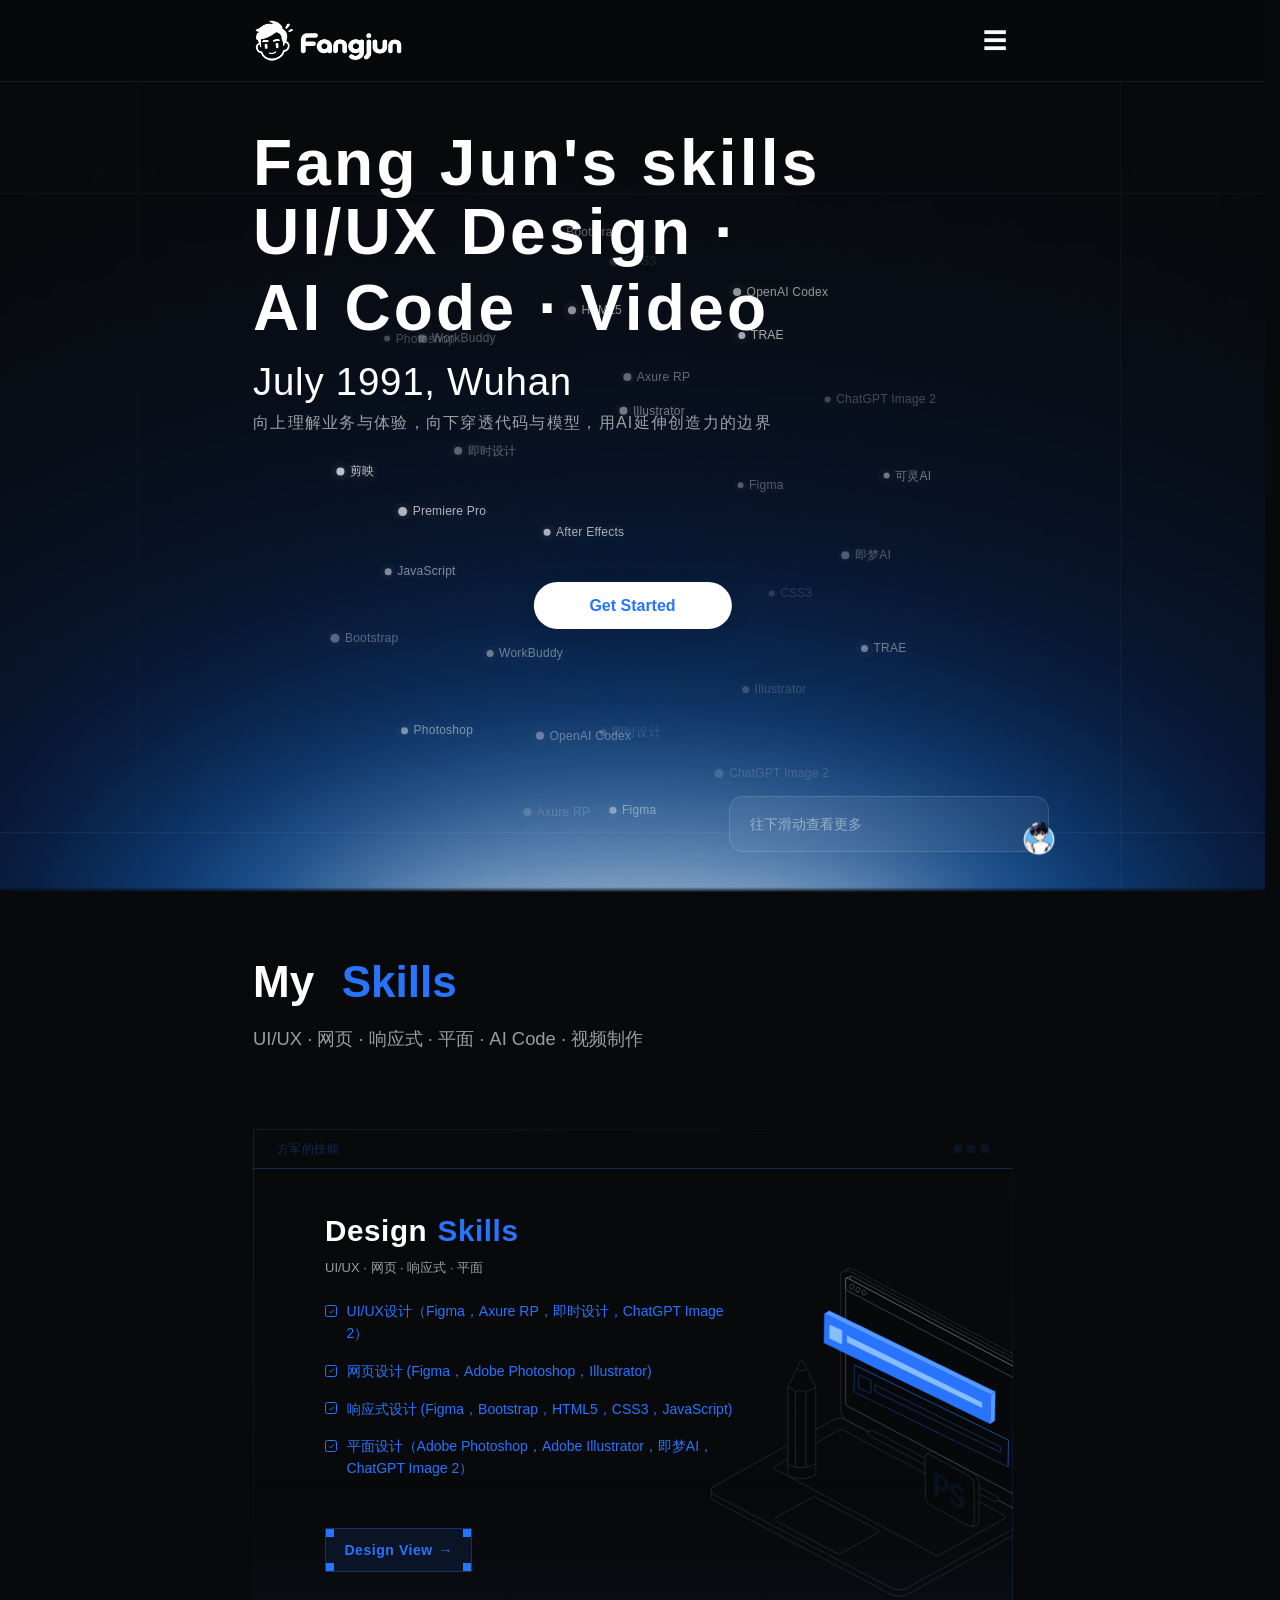
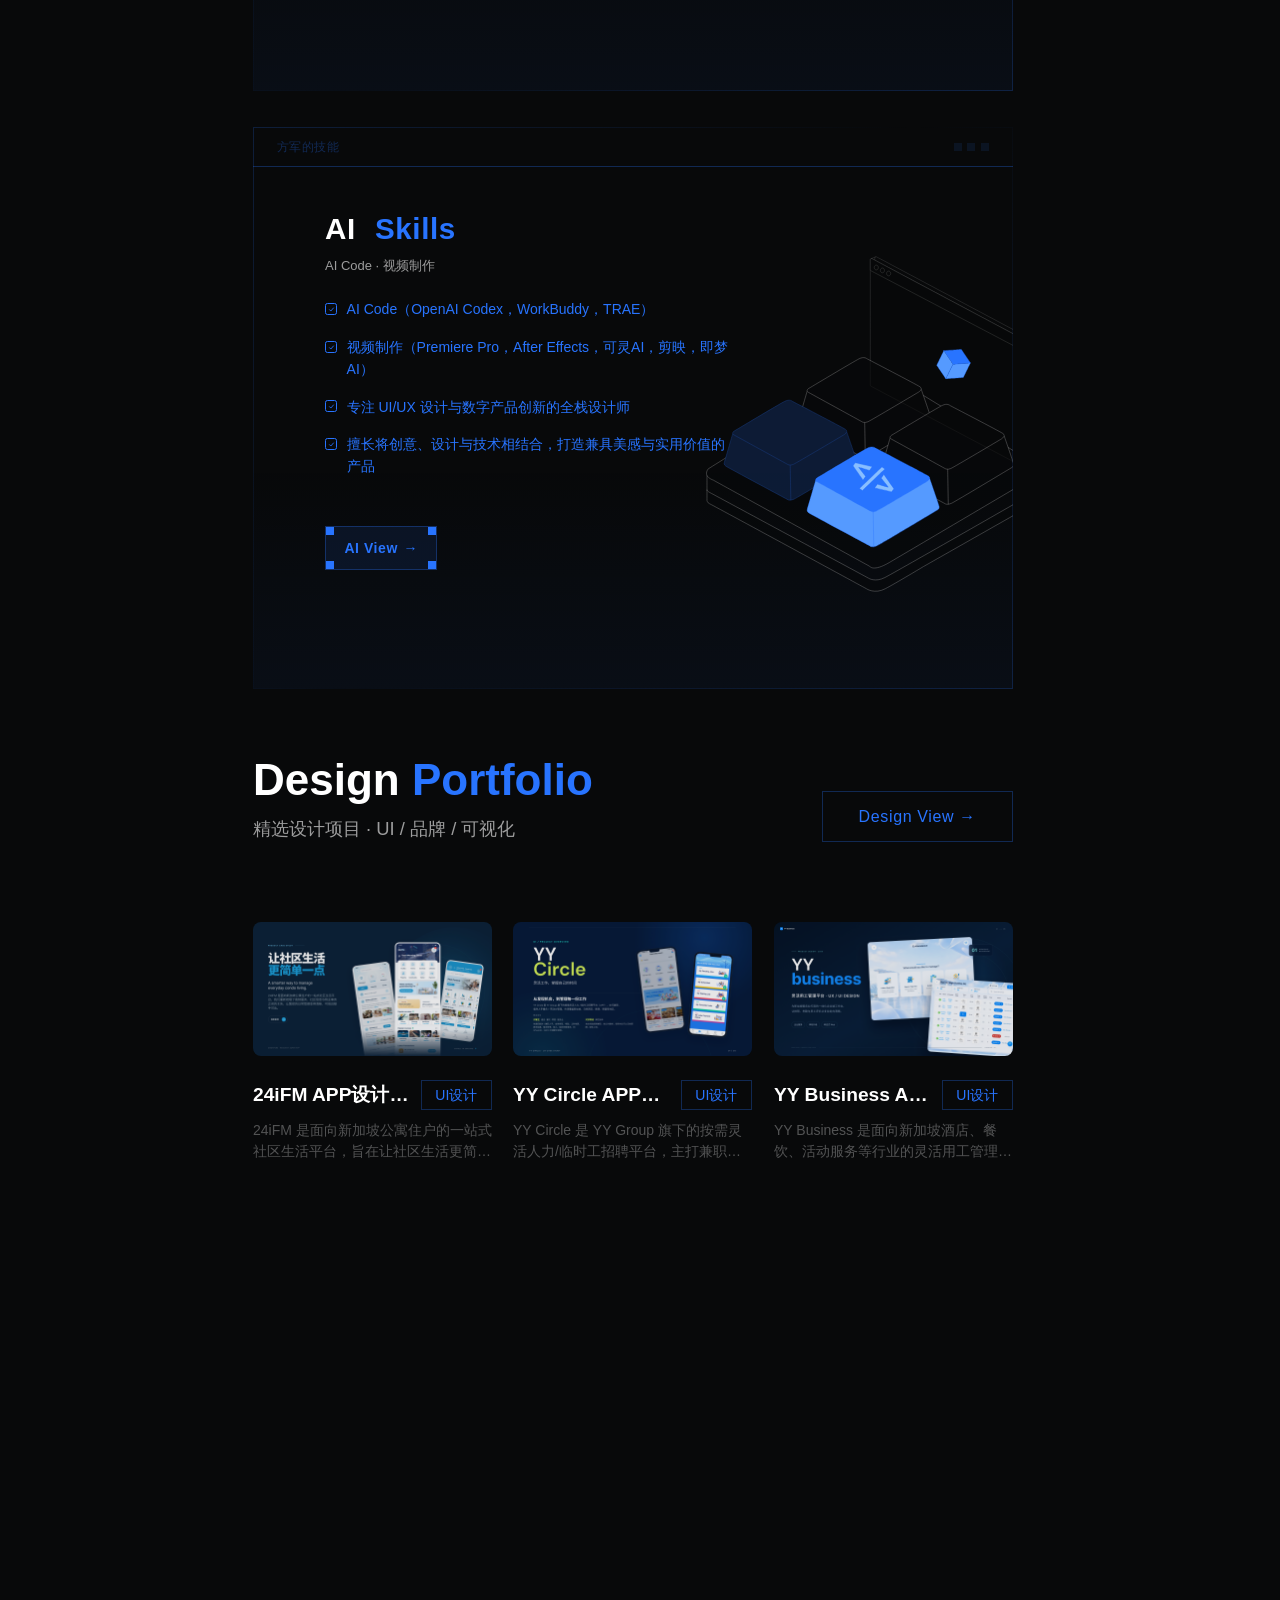
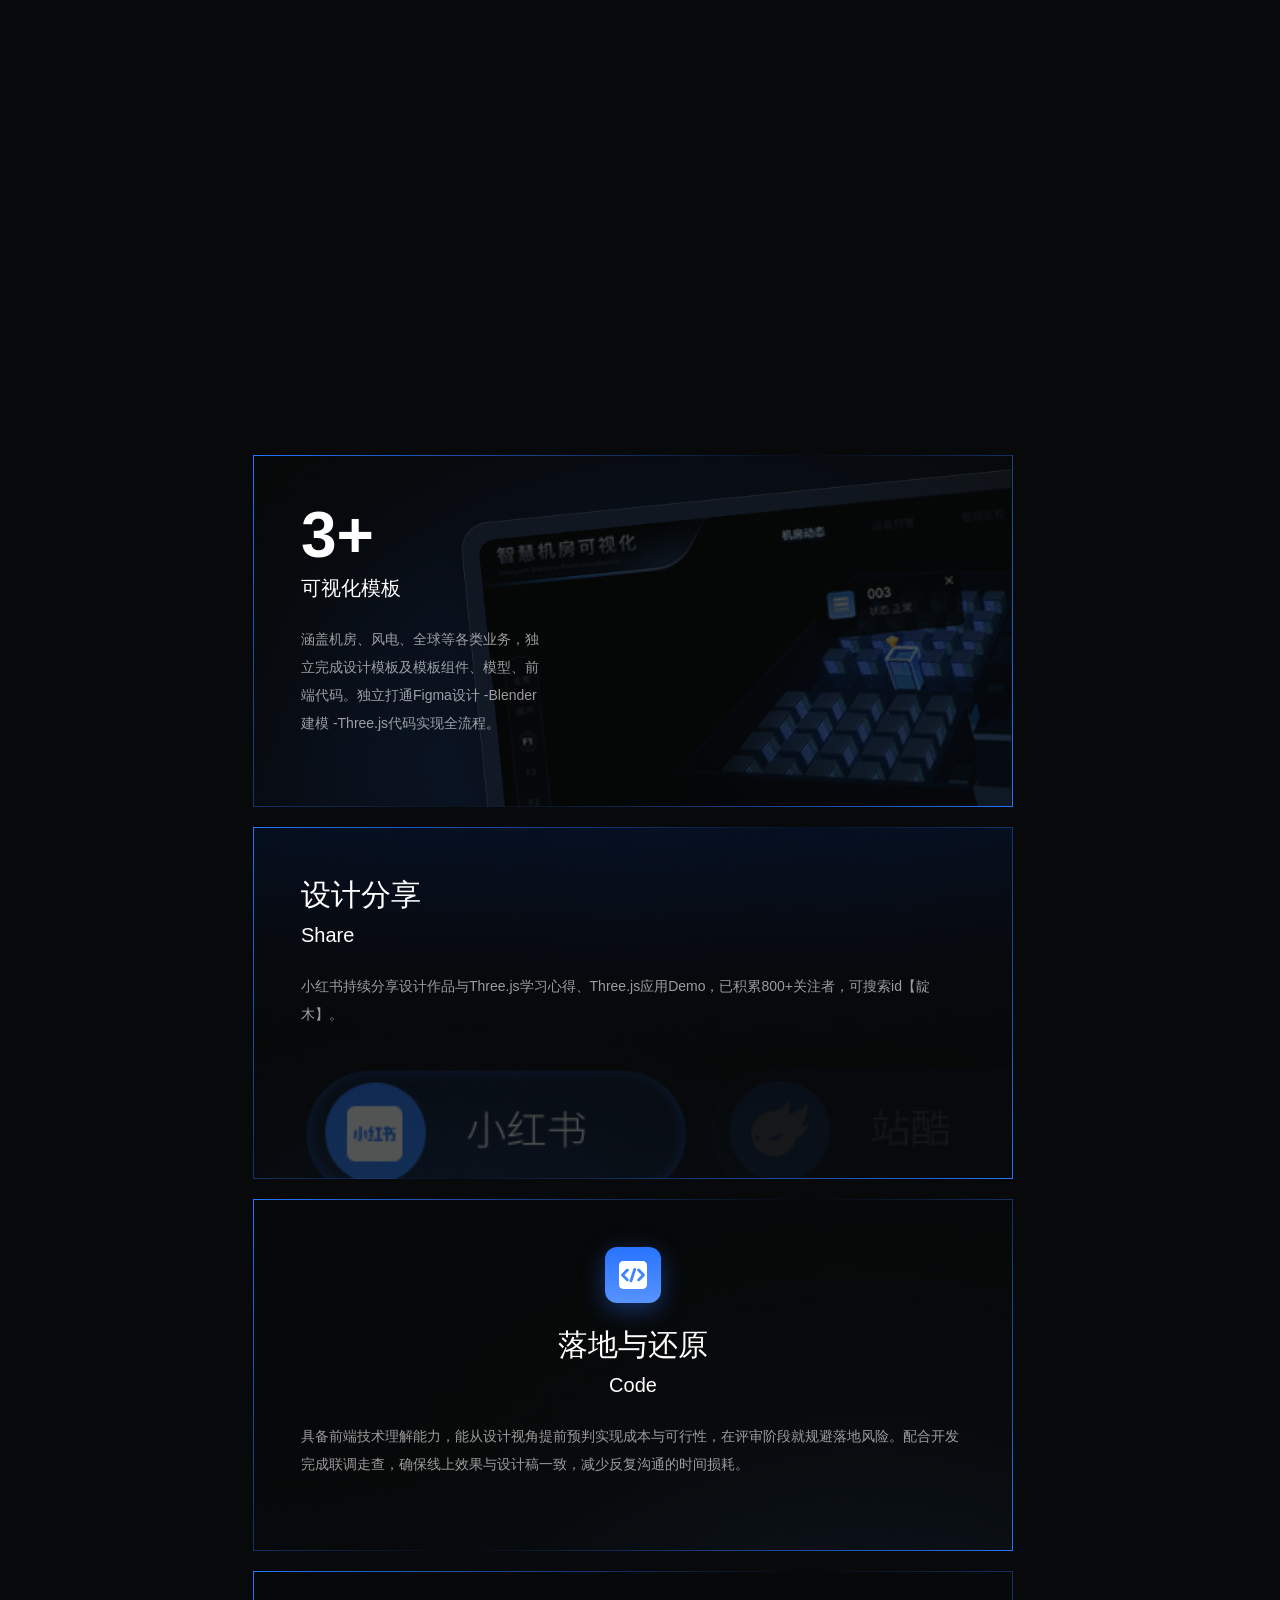
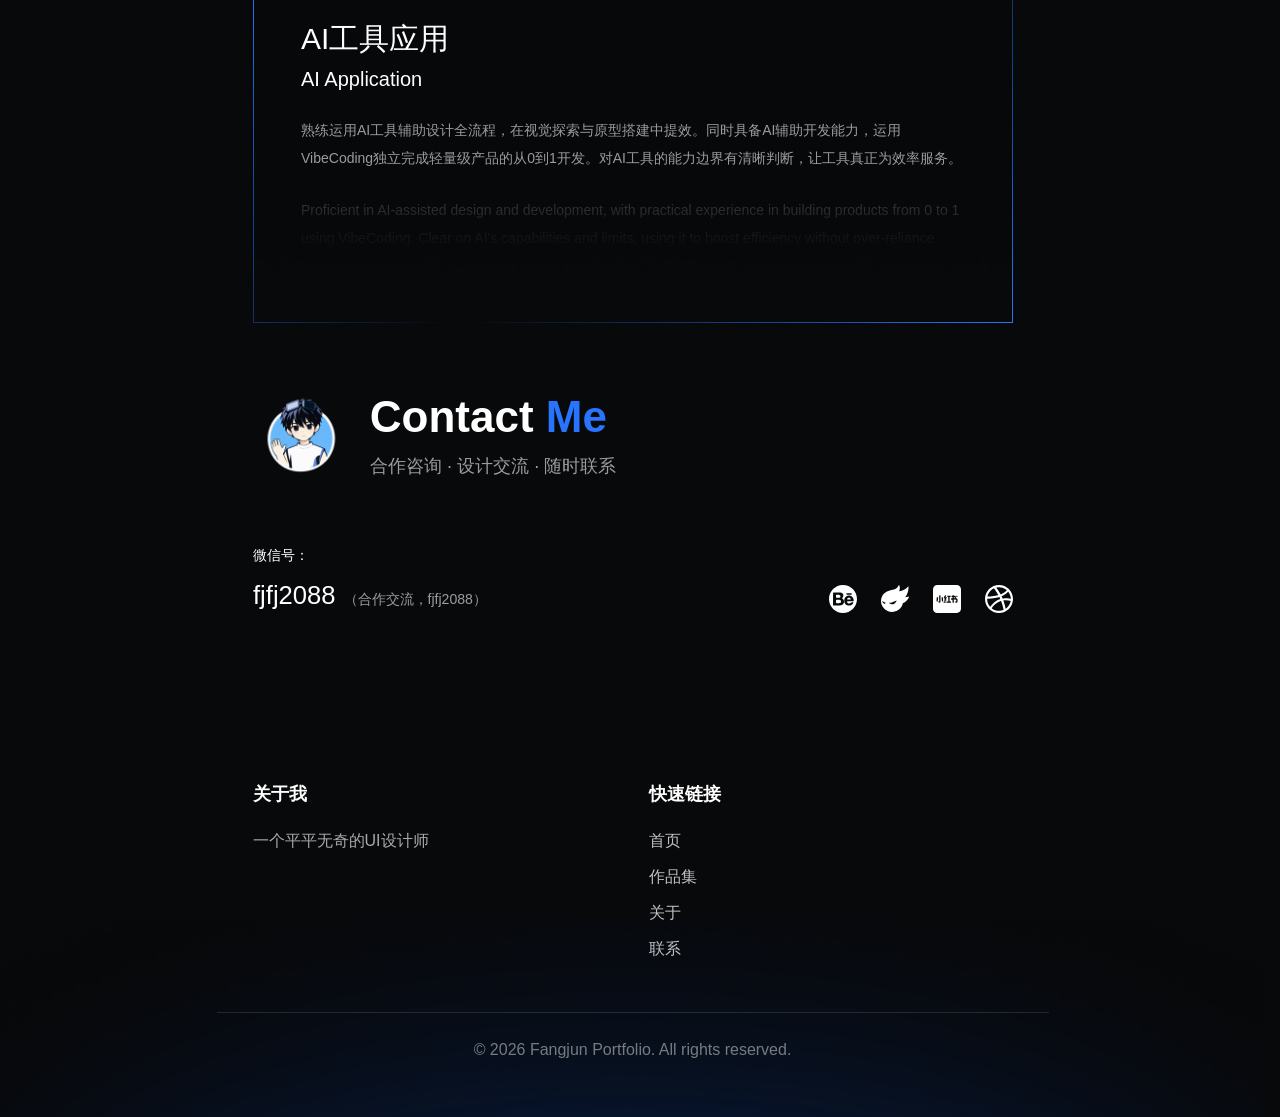
==== index.html @ 9f34cdc5 "作品集内容重构：精简作品、新增9个作品、清理旧资源 - 作品列表只保留5个分类（全部/网页设计/UI设计/管理后台/平面设计） - 作品精简为11个，新增24iFM、YY Circle、YY Busi" ====
<!doctype html>
<html lang="zh-CN">
  <head>
    <meta charset="UTF-8" />
    <link rel="icon" type="image/png" href="assets/img/favicon.png" />
    <meta name="viewport" content="width=device-width, initial-scale=1.0" />
    <!-- 固定站点配色，禁止跟随系统浅色/深色自动改写页面颜色 -->
    <meta name="color-scheme" content="dark only" />
    <meta name="supported-color-schemes" content="dark" />
    <meta name="theme-color" content="#08090a" />
    <title>方军 FangJun Portfolio</title>
    <link rel="stylesheet" href="assets/css/base.css" />
    <link rel="stylesheet" href="assets/css/home.css" />
    <link rel="stylesheet" href="assets/css/modal.css" />
  </head>
  <body class="boot-splash-active">
  <div id="boot-splash" aria-busy="true" aria-live="polite" role="progressbar"
       aria-valuemin="0" aria-valuemax="100" aria-valuenow="0" aria-label="页面加载中">
    <div class="boot-splash-inner">
      <img class="boot-splash-logo" src="assets/img/logo.png" alt="Fangjun" width="200" height="59" />
      <div class="boot-splash-progress">
        <div class="boot-splash-bar" aria-hidden="true"><i></i></div>
        <p id="boot-splash-pct" class="boot-splash-pct">0%</p>
      </div>
    </div>
  </div>
  <div class="app">
  <nav class="navbar">
    <div class="container navbar-container">
      <a href="index.html" class="navbar-brand" aria-current="page">
        <img src="assets/img/logo.png" alt="Fangjun" class="navbar-brand-logo">
      </a>
      <button class="navbar-toggle" type="button" aria-label="打开菜单">
        <span class="navbar-toggle-icon" aria-hidden="true">☰</span>
      </button>
      <ul class="navbar-menu">
      <li class="navbar-item">
        <a href="index.html" class="navbar-link router-link-active router-link-exact-active" aria-current="page">首页</a>
      </li>
      <li class="navbar-item">
        <a href="design.html" class="navbar-link">作品集</a>
      </li>
      <li class="navbar-item">
        <a href="about.html" class="navbar-link">关于</a>
      </li>
      <li class="navbar-item">
        <a href="index.html#contact" class="navbar-link">联系</a>
      </li>
      </ul>
    </div>
  </nav>
  <main class="main-content">
    <div class="home">

      <!-- Hero -->
      <section class="home-screen hero-section" style="background-image: url('assets/img/hero-bg.jpg'); background-size: cover; background-position: center center; background-repeat: no-repeat;">
        <div class="hero-sphere-wrap">
          <div class="skill-sphere hero-sphere">
            <canvas class="hero-sphere-canvas"></canvas>
            <div class="skill-sphere-center">
              <video class="center-video" src="assets/video/star.mp4" autoplay loop muted playsinline preload="auto" draggable="false"></video>
            </div>
            <div class="skill-sphere-labels"></div>
          </div>
        </div>
        <div class="hero-bottom-glow" aria-hidden="true">
          <img src="assets/img/hero-glow.png" alt="">
        </div>
        <div class="hero-ui">
          <div class="container hero-ui-layout">
            <header class="hero-header scroll-reveal scroll-reveal--hero">
              <h1 class="hero-title"> Fang Jun's skills
                <span class="hero-title-skills"><span>UI/UX Design ·</span> <span>AI Code ·</span> <span>Video</span></span>
              </h1>
              <h1 class="hero-text"> July 1991, Wuhan </h1>
              <p class="hero-subtitle"> 向上理解业务与体验，向下穿透代码与模型，用AI延伸创造力的边界 </p>
            </header>
            <div class="hero-dock-wrap">
              <div class="hero-dock" role="complementary" aria-label="页面引导">
                <form class="hero-dock-input">
                  <input type="text" class="hero-dock-field" placeholder="往下滑动查看更多" disabled readonly autocomplete="off">
                </form>
              </div>
              <div class="hero-dock-avatar" aria-hidden="true">
                <img src="assets/img/avatar.png" alt="" class="hero-dock-avatar-img">
              </div>
            </div>
          </div>
          <div class="hero-center">
            <a href="design.html" class="hero-cta">Get Started</a>
          </div>
        </div>
      </section>

      <!-- My Skills -->
      <section class="intro-module" aria-label="My Skills">
        <div class="container intro-module-inner">
          <header class="skills-header scroll-reveal">
            <h2 class="intro-title skills-module-title">
              <span class="skills-title-lead">My</span>
              <span class="skills-title-accent">Skills</span>
            </h2>
            <p class="intro-subtitle skills-header-subtitle">UI/UX · 网页 · 响应式 · 平面 · AI Code · 视频制作</p>
          </header>
          <div class="skills-columns">
      <article class="skills-block scroll-reveal scroll-reveal--slower" style="--reveal-delay: 0ms;">
        <header class="skills-block-deco">
          <span class="skills-block-deco-label">方军的技能</span>
          <span class="skills-block-deco-dots" aria-hidden="true"><i></i><i></i><i></i></span>
        </header>
        <div class="skills-block-main">
          <div class="skills-block-copy">
            <div class="skills-block-heading">
              <h3 class="skills-block-title"><span class="skills-title-lead">Design</span><span class="skills-title-accent">Skills</span></h3>
              <p class="skills-block-subtitle">UI/UX · 网页 · 响应式 · 平面</p>
            </div>
            <div class="skills-block-body">
              <div class="intro-description-list">
            <p class="intro-description-item">UI/UX设计（Figma，Axure RP，即时设计，ChatGPT Image 2）</p>
            <p class="intro-description-item">网页设计 (Figma，Adobe Photoshop，Illustrator)</p>
            <p class="intro-description-item">响应式设计 (Figma，Bootstrap，HTML5，CSS3，JavaScript)</p>
            <p class="intro-description-item">平面设计（Adobe Photoshop，Adobe Illustrator，即梦AI，ChatGPT Image 2）</p>
              </div>
              <a href="design.html" class="skills-cta"><span class="skills-cta-label">Design View</span><span class="skills-cta-arrows" aria-hidden="true">→</span></a>
            </div>
          </div>
          <div class="skills-block-visual" aria-hidden="true">
            <div class="lottie-player intro-lottie" data-lottie="assets/lottie/design.json"></div>
          </div>
        </div>
      </article>
      <article class="skills-block scroll-reveal scroll-reveal--slower" style="--reveal-delay: 200ms;">
        <header class="skills-block-deco">
          <span class="skills-block-deco-label">方军的技能</span>
          <span class="skills-block-deco-dots" aria-hidden="true"><i></i><i></i><i></i></span>
        </header>
        <div class="skills-block-main">
          <div class="skills-block-copy">
            <div class="skills-block-heading">
              <h3 class="skills-block-title"><span class="skills-title-lead">AI</span><span class="skills-title-accent"> Skills</span></h3>
              <p class="skills-block-subtitle">AI Code · 视频制作</p>
            </div>
            <div class="skills-block-body">
              <div class="intro-description-list">
            <p class="intro-description-item">AI Code（OpenAI Codex，WorkBuddy，TRAE）</p>
            <p class="intro-description-item">视频制作（Premiere Pro，After Effects，可灵AI，剪映，即梦AI）</p>
            <p class="intro-description-item">专注 UI/UX 设计与数字产品创新的全栈设计师</p>
            <p class="intro-description-item">擅长将创意、设计与技术相结合，打造兼具美感与实用价值的产品</p>
              </div>
              <a href="design.html" class="skills-cta"><span class="skills-cta-label">AI View</span><span class="skills-cta-arrows" aria-hidden="true">→</span></a>
            </div>
          </div>
          <div class="skills-block-visual" aria-hidden="true">
            <div class="lottie-player intro-lottie" data-lottie="assets/lottie/dev.json"></div>
          </div>
        </div>
      </article>
          </div>
        </div>
      </section>

      <!-- Design Portfolio -->
      <section class="works-screen" aria-label="Design Portfolio">
        <div class="container works-block">
          <header class="works-header scroll-reveal scroll-reveal--slow">
            <div class="works-header-text">
              <h2 class="intro-title works-title">
                <span class="skills-title-lead">Design</span>
                <span class="skills-title-accent"> Portfolio</span>
              </h2>
              <p class="intro-subtitle works-subtitle">精选设计项目 · UI / 品牌 / 可视化</p>
            </div>
            <a href="design.html" class="intro-cta works-cta">Design View →</a>
          </header>
          <div class="works-grid">
        <article class="work-item scroll-reveal scroll-reveal--slow" style="--reveal-delay: 0ms;">
          <div class="work-item-body">
            <div class="work-cover"><img src="assets/works/24ifm-cover.png" alt="24iFM APP设计（物业管理APP）" loading="lazy"></div>
            <div class="work-meta">
              <div class="work-heading">
                <h3 class="work-name">24iFM APP设计（物业管理APP）</h3>
                <p class="work-category">UI设计</p>
              </div>
              <p class="work-desc">24iFM 是面向新加坡公寓住户的一站式社区生活平台，旨在让社区生活更简单一点。提供物业缴费、家政预约、社区公告与邻里互动等一站式服务。</p>
            </div>
          </div>
        </article>
        <article class="work-item scroll-reveal scroll-reveal--slow" style="--reveal-delay: 180ms;">
          <div class="work-item-body">
            <div class="work-cover"><img src="assets/works/yycircle-cover.png" alt="YY Circle APP设计（灵活就业平台）" loading="lazy"></div>
            <div class="work-meta">
              <div class="work-heading">
                <h3 class="work-name">YY Circle APP设计（灵活就业平台）</h3>
                <p class="work-category">UI设计</p>
              </div>
              <p class="work-desc">YY Circle 是 YY Group 旗下的按需灵活人力/临时工招聘平台，主打兼职、临时人手撮合与劳动力管理，让灵活就业者从发现机会到管理每一份工作都更轻松。提供岗位发现、班次选择、排期管理与薪资结算等一站式服务。</p>
            </div>
          </div>
        </article>
        <article class="work-item scroll-reveal scroll-reveal--slow" style="--reveal-delay: 360ms;">
          <div class="work-item-body">
            <div class="work-cover"><img src="assets/works/yybusiness-cover.png" alt="YY Business APP设计（灵活用工管理平台）" loading="lazy"></div>
            <div class="work-meta">
              <div class="work-heading">
                <h3 class="work-name">YY Business APP设计（灵活用工管理平台）</h3>
                <p class="work-category">UI设计</p>
              </div>
              <p class="work-desc">YY Business 是面向新加坡酒店、餐饮、活动服务等行业的灵活用工管理平台（Web 端工作台），为服务业打造的一体化企业端工作台，让排班、考勤与员工评价从复杂走向清晰。提供用工需求、签到考勤、工时核算、员工评价与消息通知等一站式管理服务。</p>
            </div>
          </div>
        </article>
        <article class="work-item scroll-reveal scroll-reveal--slow" style="--reveal-delay: 0ms;">
          <div class="work-item-body">
            <div class="work-cover"><img src="assets/works/yypet-cover.png" alt="YY Pet设计（YY宠物）" loading="lazy"></div>
            <div class="work-meta">
              <div class="work-heading">
                <h3 class="work-name">YY Pet设计（YY宠物）</h3>
                <p class="work-category">UI设计</p>
              </div>
              <p class="work-desc">YY Pet 是一款以虚拟宠物陪伴、养成与轻社交为核心的休闲养成产品，把喂食、互动、好友拜访与任务奖励组合成轻盈的日常循环。提供虚拟宠物、休闲养成与社交互动等一站式陪伴体验。</p>
            </div>
          </div>
        </article>
        <article class="work-item scroll-reveal scroll-reveal--slow" style="--reveal-delay: 180ms;">
          <div class="work-item-body">
            <div class="work-cover"><img src="assets/works/hongye-cover.png" alt="HongYe Group官网设计" loading="lazy"></div>
            <div class="work-meta">
              <div class="work-heading">
                <h3 class="work-name">HongYe Group官网设计</h3>
                <p class="work-category">网页设计</p>
              </div>
              <p class="work-desc">Hong Ye Group 是新加坡的综合设施管理（IFM）集团，面向商业、住宅、工业与公共空间提供清洁、消毒、虫害防治、安保与环境维护的一体化服务。本案例重塑企业服务官网，把多元设施管理能力转化为清晰、可信、可转化的数字品牌体验。</p>
            </div>
          </div>
        </article>
        <article class="work-item scroll-reveal scroll-reveal--slow" style="--reveal-delay: 360ms;">
          <div class="work-item-body">
            <div class="work-cover"><img src="assets/works/yyforce-cover.png" alt="YYForce集团官网（原YYGH）" loading="lazy"></div>
            <div class="work-meta">
              <div class="work-heading">
                <h3 class="work-name">YYForce集团官网（原YYGH）</h3>
                <p class="work-category">网页设计</p>
              </div>
              <p class="work-desc">YYFORCE Inc.（NASDAQ: YFOR）是技术驱动的人力解决方案与综合设施管理集团，以 YY Circle 连接企业与灵活就业者，以 24iFM 统筹现场服务，并以 Yolara AI 与人形机器人实验室推进智能化。本案例重塑集团官网，把复杂业务收进一套清晰、统一的界面语言，让多元业务读起来始终像同一个产品。</p>
            </div>
          </div>
        </article>
          </div>
        </div>
      </section>

      <!-- About Me -->
      <section class="home-screen about-more-screen" aria-label="About Me">
        <div class="container about-more-block">
          <header class="about-more-header scroll-reveal scroll-reveal--slowest">
            <div class="about-more-header-text">
              <h2 class="intro-title about-more-title">
                <span class="skills-title-lead">About</span>
                <span class="skills-title-accent"> Me</span>
              </h2>
              <p class="intro-subtitle about-more-subtitle"> 个人经历 · 教育背景 · 更多故事 </p>
            </div>
            <a href="about.html" class="intro-cta about-more-cta">About View →</a>
          </header>
          <div class="about-more-grid scroll-reveal scroll-reveal--slowest">
          <article class="about-tile about-tile--design scroll-reveal scroll-reveal--slowest" style="--reveal-delay: 0ms;">
            <img class="about-tile-bg" src="assets/img/about-design.jpg" alt="设计" loading="eager" decoding="async">
            <div class="about-tile-content">
              <div class="about-tile-head">
                <span class="about-tile-value">30+</span><span class="about-tile-name">产品设计经验</span>
              </div>
              <p class="about-tile-desc">8年UI设计经验，涉及SaaS、互联网医院、数字孪生、低代码、农业、AI图像识别。
有小程序、APP、官网、后台、大屏、运营视觉、品牌视觉等各类设计经验。</p>
            </div>
          </article>
          <article class="about-tile about-tile--template scroll-reveal scroll-reveal--slowest" style="--reveal-delay: 120ms;">
            <img class="about-tile-bg" src="assets/img/about-template.jpg" alt="模板" loading="eager" decoding="async">
            <div class="about-tile-content">
              <div class="about-tile-head">
                <span class="about-tile-value">3+</span><span class="about-tile-name">可视化模板</span>
              </div>
              <p class="about-tile-desc">涵盖机房、风电、全球等各类业务，独立完成设计模板及模板组件、模型、前端代码。独立打通Figma设计 -Blender建模 -Three.js代码实现全流程。</p>
            </div>
          </article>
          <article class="about-tile about-tile--share scroll-reveal scroll-reveal--slowest" style="--reveal-delay: 240ms;">
            <img class="about-tile-bg" src="assets/img/about-share.jpg" alt="分享" loading="eager" decoding="async">
            <div class="about-tile-content about-tile-content--text">
              <div class="about-tile-head">
                <span class="about-tile-title">设计分享</span><span class="about-tile-english">Share</span>
              </div>
              <p class="about-tile-desc">小红书持续分享设计作品与Three.js学习心得、Three.js应用Demo，已积累800+关注者，可搜索id【靛木】。</p>
            </div>
          </article>
          <article class="about-tile about-tile--code scroll-reveal scroll-reveal--slowest" style="--reveal-delay: 360ms;">
            <img class="about-tile-bg" src="assets/img/about-code.jpg" alt="Code" loading="eager" decoding="async">
            <div class="about-tile-content about-tile-content--text">
              <div class="about-tile-head">
              <span class="about-tile-icon" aria-hidden="true"><img src="data:image/svg+xml,%3csvg%20width='40'%20height='40'%20viewBox='0%200%2040%2040'%20fill='none'%20xmlns='http://www.w3.org/2000/svg'%3e%3cpath%20d='M34%200C37.3137%200%2040%202.68629%2040%206V34C40%2037.3137%2037.3137%2040%2034%2040H6C2.68629%2040%201.28855e-07%2037.3137%200%2034V6C0%202.68629%202.68629%201.28851e-07%206%200H34ZM23.1328%2010.1025C22.0851%209.75333%2020.952%2010.3196%2020.6025%2011.3672L15.1025%2027.8672C14.7533%2028.915%2015.3195%2030.048%2016.3672%2030.3975C17.415%2030.7467%2018.5481%2030.1805%2018.8975%2029.1328L24.3975%2012.6328C24.7466%2011.5851%2024.1805%2010.4519%2023.1328%2010.1025ZM13.4141%2011.5859C12.633%2010.8049%2011.367%2010.8049%2010.5859%2011.5859L3.58594%2018.5859C2.80498%2019.367%202.80492%2020.633%203.58594%2021.4141L10.5859%2028.4141C11.367%2029.195%2012.633%2029.195%2013.4141%2028.4141C14.1951%2027.633%2014.1951%2026.367%2013.4141%2025.5859L7.82812%2020L13.4141%2014.4141C14.1951%2013.633%2014.1951%2012.367%2013.4141%2011.5859ZM29.4141%2011.5859C28.633%2010.8049%2027.367%2010.8049%2026.5859%2011.5859C25.805%2012.367%2025.8049%2013.633%2026.5859%2014.4141L32.1719%2020L26.5859%2025.5859C25.8049%2026.367%2025.8049%2027.633%2026.5859%2028.4141C27.367%2029.195%2028.633%2029.195%2029.4141%2028.4141L36.4141%2021.4141C37.1951%2020.633%2037.195%2019.367%2036.4141%2018.5859L29.4141%2011.5859Z'%20fill='white'/%3e%3c/svg%3e" alt=""></span>
                <span class="about-tile-title">落地与还原</span><span class="about-tile-english">Code</span>
              </div>
              <p class="about-tile-desc">具备前端技术理解能力，能从设计视角提前预判实现成本与可行性，在评审阶段就规避落地风险。配合开发完成联调走查，确保线上效果与设计稿一致，减少反复沟通的时间损耗。</p>
            </div>
          </article>
          <article class="about-tile about-tile--ai scroll-reveal scroll-reveal--slowest" style="--reveal-delay: 480ms;">
            <img class="about-tile-bg" src="assets/img/about-ai.jpg" alt="AI" loading="eager" decoding="async">
            <div class="about-tile-content about-tile-content--text">
              <div class="about-tile-head">
                <span class="about-tile-title">AI工具应用</span><span class="about-tile-english">AI Application</span>
              </div>
              <p class="about-tile-desc">熟练运用AI工具辅助设计全流程，在视觉探索与原型搭建中提效。同时具备AI辅助开发能力，运用VibeCoding独立完成轻量级产品的从0到1开发。对AI工具的能力边界有清晰判断，让工具真正为效率服务。</p>
              <p class="about-tile-deco" aria-hidden="true">Proficient in AI-assisted design and development, with practical experience in building products from 0 to 1 using VibeCoding. Clear on AI's capabilities and limits, using it to boost efficiency without over-reliance.</p>
            </div>
          </article>
          </div>
        </div>
      </section>

      <!-- Contact Me -->
      <section id="contact" class="contact-screen" aria-label="Contact Me">
        <div class="container">
          <div class="contact-content scroll-reveal scroll-reveal--slowest">
            <div class="contact-heading">
              <img class="contact-avatar" src="assets/img/avatar.png" alt="" aria-hidden="true">
              <div class="contact-heading-text">
                <h2 class="intro-title contact-title">
                  <span class="skills-title-lead">Contact</span>
                  <span class="skills-title-accent"> Me</span>
                </h2>
                <p class="intro-subtitle contact-subtitle">合作咨询 · 设计交流 · 随时联系</p>
              </div>
            </div>
            <div class="contact-wechat">
              <div class="contact-wechat-main">
                <span class="contact-wechat-label">微信号：</span>
                <ul class="contact-wechat-list">
                  <li class="contact-wechat-item">
                    <span class="contact-wechat-id">fjfj2088</span>
                    <span class="contact-wechat-note">（合作交流，fjfj2088）</span>
                  </li>
                </ul>
              </div>
              <div class="contact-socials" aria-label="社交链接">
          <a href="#" class="contact-social-link" aria-label="Behance">
            <img src="assets/social/s1.svg" alt="">
          </a>
          <a href="#" class="contact-social-link" aria-label="站酷">
            <img src="assets/social/s2.svg" alt="">
          </a>
          <a href="#" class="contact-social-link" aria-label="小红书">
            <img src="assets/social/s3.svg" alt="">
          </a>
          <a href="#" class="contact-social-link" aria-label="Dribbble">
            <img src="assets/social/s4.svg" alt="">
          </a>
              </div>
            </div>
          </div>
        </div>
      </section>

      <!-- 页脚 -->
      <section class="home-screen home-footer-screen" aria-label="页脚">
        <div class="footer-bottom-glow" aria-hidden="true">
          <img src="assets/img/hero-glow.png" alt="">
        </div>
        <footer class="home-footer scroll-reveal">
          <div class="container footer-container">
            <div class="footer-column">
              <h3>关于我</h3>
              <p>一个平平无奇的UI设计师</p>
            </div>
            <div class="footer-column footer-column--links">
              <h3>快速链接</h3>
              <ul class="footer-links">
                <li><a href="index.html" class="footer-link" aria-current="page">首页</a></li>
                <li><a href="design.html" class="footer-link">作品集</a></li>
                <li><a href="about.html" class="footer-link">关于</a></li>
                <li><a href="index.html#contact" class="footer-link">联系</a></li>
              </ul>
            </div>
            <div class="footer-column footer-column--contact">
              <h3>联系方式</h3>
              <ul class="footer-links">
                <li><span class="footer-link">邮箱: 463836869@qq.com</span></li>
                <li><span class="footer-link">合作微信: fjfj2088</span></li>
                <li><span class="footer-link">手机号码: 13396094302</span></li>
              </ul>
            </div>
          </div>
          <div class="container footer-bottom">
            <p>© 2026 Fangjun Portfolio. All rights reserved.</p>
            <p class="footer-beian">
              <a href="#" class="footer-beian-link"> </a>
            </p>
          </div>
        </footer>
      </section>

    </div>
  </main>
  </div>
    <script src="assets/vendor/lottie.min.js"></script>
    <script src="assets/js/works-data.js"></script>
    <script src="assets/js/site.js"></script>
  </body>
</html>
---- assets/css/base.css ----
/* ============================================================
   Blue's Portfolio — base.css
   设计变量 / 重置 / 导航栏 / 启动动画 / 通用按钮
   ============================================================ */

:root {
  color-scheme: only dark;
  --color-brand-primary: #2874ff;
  --color-white: #ffffff;
  --color-bg-dark: #08090a;
  --color-brand-primary-100: #2874ff;
  --color-brand-primary-60: rgba(40, 116, 255, .6);
  --color-brand-primary-30: rgba(40, 116, 255, .3);
  --color-brand-primary-10: rgba(40, 116, 255, .1);
  --color-brand-primary-5: rgba(40, 116, 255, .05);
  --color-white-100: #ffffff;
  --color-white-60: rgba(255, 255, 255, .6);
  --color-white-30: rgba(255, 255, 255, .3);
  --color-white-10: rgba(255, 255, 255, .1);
  --color-white-5: rgba(255, 255, 255, .05);
  --color-bg-dark-100: #08090a;
  --color-bg-dark-60: rgba(8, 9, 10, .6);
  --color-bg-dark-30: rgba(8, 9, 10, .3);
  --color-bg-dark-10: rgba(8, 9, 10, .1);
  --color-bg-dark-5: rgba(8, 9, 10, .05);
  --brand-primary: var(--color-brand-primary);
  --page-bg: var(--color-bg-dark);

  --bp-mobile-max: 767px;
  --bp-ipad-portrait-max: 1024px;
  --bp-ipad-landscape-max: 1366px;
  --bp-desktop-min: 1367px;
  --layout-max-width: 70vw;
  --layout-padding-x: clamp(1rem, 2vw, 1.5rem);
  --section-padding-y: clamp(16rem, 10vh, 32rem);
  --section-gap-lg: clamp(10rem, 10vh, 24rem);
  --section-gap-md: clamp(15rem, 5vh, 20rem);
}

@media (min-width:768px) and (max-width:1366px) {
  :root {
    --layout-max-width: min(88vw, 52rem);
    --layout-padding-x: clamp(1.5rem, 3.5vw, 2.25rem);
    --layout-content-inset-x: calc((100vw - min(88vw, 52rem)) / 2 + var(--layout-padding-x));
    --section-padding-y: clamp(10rem, 8vh, 16rem);
    --section-gap-lg: clamp(5rem, 6vh, 10rem);
    --section-gap-md: clamp(8rem, 6vh, 12rem);
    --navbar-height: calc(2.2rem + clamp(32px, 3.8vw, 46px));
  }
}
@media (max-width:767px) {
  :root {
    --layout-max-width: 100%;
    --layout-padding-x: clamp(1.25rem, 5.33vw, 40px);
    --section-padding-y: clamp(8rem, 12vh, 12rem);
    --section-gap-lg: clamp(3rem, 5vh, 5rem);
    --section-gap-md: clamp(5rem, 8vh, 8rem);
    --navbar-height: 4.8rem;
  }
}

* { margin: 0; padding: 0; box-sizing: border-box; }

:root {
  --primary-color: #3498db;
  --secondary-color: #2ecc71;
  --dark-color: #2c3e50;
  --light-color: #ecf0f1;
  --text-color: #333;
  --text-light: #666;
  --border-color: #e4e7ed;
  --shadow: 0 2px 12px 0 rgba(0, 0, 0, .1);
  --transition: all .3s ease;
  --navbar-height: 5.6rem;
}

html { scrollbar-gutter: stable; }

body {
  font-family: -apple-system, BlinkMacSystemFont, "Segoe UI", Roboto, "Helvetica Neue", Arial, sans-serif;
  font-size: 16px;
  line-height: 1.6;
  color: var(--text-color);
  background-color: var(--page-bg);
}

a { color: var(--primary-color); text-decoration: none; transition: var(--transition); }
a:hover { color: var(--secondary-color); text-decoration: underline; }

h1, h2, h3, h4, h5, h6 { font-weight: 600; margin-bottom: 1rem; color: var(--dark-color); }
h1 { font-size: 2.5rem; }
h2 { font-size: 2rem; }
h3 { font-size: 1.5rem; }

.container {
  width: 100%;
  max-width: var(--layout-max-width);
  margin-left: auto;
  margin-right: auto;
  padding-left: var(--layout-padding-x);
  padding-right: var(--layout-padding-x);
  box-sizing: border-box;
}

/* ---------- 应用骨架 ---------- */
.app {
  min-height: 100vh;
  display: flex;
  flex-direction: column;
  background-color: var(--color-bg-dark);
}
.main-content { flex: 1; }

/* ---------- 导航栏 ---------- */
.navbar {
  background-color: color-mix(in srgb, var(--page-bg) 60%, transparent);
  -webkit-backdrop-filter: blur(60px);
  backdrop-filter: blur(60px);
  box-shadow: 0 1px #ffffff14;
  position: sticky;
  top: 0;
  z-index: 1000;
}
.navbar-container {
  display: flex;
  justify-content: space-between;
  align-items: center;
  padding-top: 1.4rem;
  padding-bottom: 1.4rem;
}
.navbar-brand {
  display: inline-flex;
  align-items: center;
  flex-shrink: 0;
  text-decoration: none;
  color: var(--color-white-100);
}
.navbar-brand-logo {
  display: block;
  height: clamp(32px, 3.8vw, 46px);
  width: auto;
}
.navbar-brand:hover { text-decoration: none; opacity: .92; }
.navbar-menu {
  display: flex;
  gap: clamp(1rem, 2vw, 2.25rem);
  list-style: none;
}
.navbar-link {
  font-size: clamp(.9375rem, .75rem + .45vw, 1.3125rem);
  color: #f8fafce0;
  text-decoration: none;
  font-weight: 500;
  transition: var(--transition);
}
.navbar-link:hover { color: var(--color-white-100); text-decoration: none; }
.navbar-link.router-link-active { color: var(--brand-primary); text-decoration: none; }
.navbar-toggle {
  display: none;
  background: none;
  border: none;
  font-size: 1.5rem;
  line-height: 1;
  cursor: pointer;
  color: #f8fafc;
  padding: .15rem .35rem;
}
.navbar-toggle-icon { display: block; font-size: 1.5rem; line-height: 1; }

@media (max-width:1366px) {
  .navbar-container { padding-top: 1.1rem; padding-bottom: 1.1rem; }
  .navbar-toggle { display: block; }
  .navbar-menu {
    position: absolute;
    top: 100%;
    left: 0;
    right: 0;
    background-color: var(--page-bg);
    border-top: 1px solid rgba(255, 255, 255, .08);
    flex-direction: column;
    align-items: stretch;
    padding: 1.25rem var(--layout-padding-x) 1.5rem;
    box-shadow: none;
    display: none;
  }
  .navbar-menu.active { display: flex; }
  .navbar-item { margin: .55rem 0; }
  .navbar-menu .navbar-link { display: block; padding: .45rem .5rem; }
}

/* ---------- 启动动画 ---------- */
html.boot-splash-active, body.boot-splash-active { overflow: hidden; }

#boot-splash {
  position: fixed;
  inset: 0;
  z-index: 10000;
  display: flex;
  align-items: center;
  justify-content: center;
  background:
    radial-gradient(ellipse 70% 55% at 50% 42%, rgba(40, 116, 255, 0.14), transparent 62%),
    #08090a;
  color: #fff;
  transition: opacity 0.52s cubic-bezier(0.22, 1, 0.36, 1),
    visibility 0.52s cubic-bezier(0.22, 1, 0.36, 1);
}
#boot-splash.boot-splash--out {
  opacity: 0;
  visibility: hidden;
  pointer-events: none;
}
.boot-splash-inner {
  display: flex;
  flex-direction: column;
  align-items: center;
  gap: 1.75rem;
  padding: 1.5rem;
  animation: boot-splash-in 0.7s cubic-bezier(0.22, 1, 0.36, 1) both;
}
.boot-splash-logo {
  display: block;
  height: clamp(36px, 5vw, 52px);
  width: auto;
  opacity: 0.96;
}
.boot-splash-progress {
  display: flex;
  flex-direction: column;
  align-items: center;
  gap: 0.65rem;
  width: min(200px, 56vw);
}
.boot-splash-bar {
  width: 100%;
  height: 2px;
  border-radius: 1px;
  background: rgba(255, 255, 255, 0.1);
  overflow: hidden;
}
.boot-splash-bar > i {
  display: block;
  height: 100%;
  width: 0%;
  border-radius: inherit;
  background: #2874ff;
  transition: width .18s ease;
}
.boot-splash-pct {
  margin: 0;
  font-size: 0.8125rem;
  font-weight: 500;
  letter-spacing: 0.06em;
  color: rgba(255, 255, 255, 0.6);
  font-variant-numeric: tabular-nums;
  font-family: ui-monospace, SFMono-Regular, Menlo, Consolas, monospace;
}
@keyframes boot-splash-in {
  from { opacity: 0; transform: translateY(10px); }
  to { opacity: 1; transform: translateY(0); }
}
@media (prefers-reduced-motion: reduce) {
  .boot-splash-inner { animation: none; }
}

/* ---------- 滚动浮现 ---------- */
.scroll-reveal {
  opacity: 0;
  transform: translateY(36px);
  transition: opacity .85s cubic-bezier(.22, 1, .36, 1), transform .85s cubic-bezier(.22, 1, .36, 1);
  transition-delay: var(--reveal-delay, 0ms);
  will-change: opacity, transform;
}
.scroll-reveal--hero { transform: translateY(56px); transition-duration: 1.35s; transition-timing-function: cubic-bezier(.16, 1, .3, 1); }
.scroll-reveal--slow { transform: translateY(52px); transition-duration: 1.45s; transition-timing-function: cubic-bezier(.16, 1, .3, 1); }
.scroll-reveal--slower { transform: translateY(64px); transition-duration: 1.9s; transition-timing-function: cubic-bezier(.16, 1, .3, 1); }
.scroll-reveal--slowest { transform: translateY(72px); transition-duration: 2.2s; transition-timing-function: cubic-bezier(.16, 1, .3, 1); }
.scroll-reveal.is-revealed { opacity: 1; transform: translateY(0); }
@media (prefers-reduced-motion: reduce) {
  .scroll-reveal { opacity: 1; transform: none; transition: none; will-change: auto; }
}
---- assets/css/home.css ----
/* ============================================================
   Blue's Portfolio — home.css  首页样式
   ============================================================ */

.home {
  --home-section-title-size: clamp(1rem, 3vw, 3.5rem);
  --home-section-title-lh: 1.2;
  --home-section-subtitle-size: clamp(1rem, 1vw, 1.3rem);
  --home-section-subtitle-lh: 1.5;
  --home-works-header-gap: clamp(10rem, 10vh, 24rem);
  /* 各区块标题统一上间距（My Skills / Design Portfolio / About Me / Contact Me） */
  --home-section-top-gap: clamp(6rem, 8vh, 9rem);
  background-color: var(--page-bg);
}

.screen-title {
  font-size: var(--home-section-title-size);
  font-weight: 800;
  color: var(--color-white-100);
  margin: 0 0 1rem;
  line-height: var(--home-section-title-lh);
}
.intro-title {
  font-size: var(--home-section-title-size);
  font-weight: 800;
  color: var(--color-white-100);
  margin: 0 0 1rem;
  line-height: var(--home-section-title-lh);
}
.section-empty { text-align: center; color: #ffffff73; margin: 0; }

/* ---------- Hero ---------- */
.hero-section {
  position: relative;
  overflow: hidden;
  min-height: calc(100vh - var(--navbar-height));
  --hero-available-h: calc(100vh - var(--navbar-height));
  --hero-sphere-size: min(85.5vmin, calc(var(--hero-available-h) * .855), 91vw);
  --hero-sphere-shift: clamp(1rem, 2vh, 2rem);
  background-color: var(--page-bg);
  color: var(--color-white-100);
  box-sizing: border-box;
}
@supports (height: 100svh) {
  .hero-section { --hero-available-h: calc(100svh - var(--navbar-height)); min-height: calc(100svh - var(--navbar-height)); }
}
.hero-sphere-wrap {
  position: absolute;
  left: 50%;
  top: calc(50% + var(--hero-sphere-shift));
  z-index: 1;
  width: var(--hero-sphere-size);
  height: var(--hero-sphere-size);
  transform: translate(-50%, -50%);
  pointer-events: none;
}
.hero-sphere { width: 100%; height: 100%; position: relative; overflow: hidden; }

.hero-sphere-canvas {
  position: absolute;
  inset: 0;
  z-index: 2;
  display: block;
  width: 100%;
  height: 100%;
  pointer-events: none;
}
.skill-sphere-center {
  position: absolute;
  inset: 0;
  display: flex;
  align-items: center;
  justify-content: center;
  pointer-events: none;
  z-index: 0;
}
.center-video {
  width: 100%;
  height: 100%;
  object-fit: contain;
  pointer-events: none;
  user-select: none;
  background: transparent;
  display: block;
}
.skill-sphere-labels {
  position: absolute;
  inset: 0;
  z-index: 3;
  pointer-events: none;
  overflow: hidden;
}
.skill-node {
  display: inline-flex;
  flex-direction: row;
  align-items: center;
  gap: 6px;
  transform: translate(-50%, -50%);
  white-space: nowrap;
  user-select: none;
  pointer-events: auto;
  cursor: pointer;
  position: absolute;
  left: 0;
  top: 0;
  transition: opacity .22s ease;
}
.skill-node-dot {
  flex-shrink: 0;
  border-radius: 50%;
  background: var(--color-white-100);
  box-shadow: 0 0 8px #ffffff59;
  transition: background-color .22s ease, box-shadow .22s ease;
}
.skill-node-label {
  font-size: 12px;
  font-weight: 400;
  line-height: 1;
  letter-spacing: .02em;
  color: var(--color-white-100);
  text-shadow: 0 0 10px var(--color-white-30), 0 1px 4px rgba(0, 0, 0, .85);
  transition: color .22s ease, text-shadow .22s ease;
}
.skill-node:hover { opacity: 1 !important; }
.skill-node:hover .skill-node-dot { background-color: var(--color-brand-primary); box-shadow: 0 0 10px #2672ff8c; }
.skill-node:hover .skill-node-label { color: var(--color-brand-primary); text-shadow: 0 0 10px rgba(38, 114, 255, .45), 0 1px 4px rgba(0, 0, 0, .85); }
@media (max-width:767px) {
  .skill-node { gap: 3px; }
  .skill-node-label { font-size: 7px; letter-spacing: 0; text-shadow: 0 1px 2px rgba(0, 0, 0, .8); }
  .skill-node-dot { box-shadow: 0 0 6px #ffffff47; }
}

.hero-bottom-glow {
  position: absolute;
  left: 50%;
  bottom: 0;
  z-index: 4;
  width: 100%;
  pointer-events: none;
  transform: translate(-50%);
  mix-blend-mode: screen;
}
.hero-bottom-glow img {
  width: 100%;
  height: auto;
  display: block;
  object-fit: contain;
  object-position: center bottom;
}
.hero-ui { position: absolute; inset: 0; z-index: 10; pointer-events: none; }
.hero-ui-layout { position: relative; height: 100%; pointer-events: none; }
.hero-header {
  padding: clamp(1.75rem, 6vh, 3.5rem) 0 0;
  text-align: left;
  max-width: 60rem;
  display: flex;
  flex-direction: column;
  gap: clamp(.2rem, 3vw, 1rem);
  margin-top: calc(clamp(3rem, 8vh, 11rem) - 40px);
}
.hero-title {
  font-size: clamp(1.2rem, 3vw, 12rem);
  font-weight: 800;
  color: var(--color-white-100);
  letter-spacing: .05em;
  line-height: 1;
}
/* 技能行：整体独占一行，过长时在「·」分隔符处换行 */
.hero-title-skills {
  display: block;
  line-height: 1.18;
}
.hero-title-skills > span { white-space: nowrap; }
.hero-text {
  font-size: clamp(1rem, 2vw, 6rem);
  font-weight: 400;
  color: var(--color-white-100);
  letter-spacing: .02em;
  line-height: 1;
}
.hero-subtitle {
  margin: 0;
  font-size: clamp(.6rem, 10vw, 1rem);
  color: #fff;
  opacity: .6;
  font-weight: 200;
  letter-spacing: .08rem;
  line-height: .6;
}
.hero-center {
  position: absolute;
  left: 50%;
  top: calc(50% + 11rem);
  transform: translate(-50%);
}
.hero-cta {
  display: inline-block;
  background: var(--color-white-100);
  color: var(--color-brand-primary);
  padding: .8rem 5rem;
  border-radius: 999px;
  font-size: 1.2rem;
  font-weight: 600;
  text-decoration: none;
  pointer-events: auto;
  transition: transform .2s ease, box-shadow .2s ease;
  box-shadow: 0 4px 20px #0000001a;
}
.hero-cta:hover {
  transform: translateY(-2px);
  box-shadow: 0 8px 28px #00000059;
  color: #0f172a;
  text-decoration: none;
}

/* ---------- Hero 引导输入（不可交互） ---------- */
.hero-dock-wrap {
  position: absolute;
  right: 0;
  bottom: clamp(4rem, 2vh, 10rem);
  z-index: 12;
  pointer-events: auto;
}
.hero-dock {
  width: clamp(220px, 28vw, 320px);
  background: rgba(255, 255, 255, .06);
  border: 1px solid rgba(255, 255, 255, .12);
  border-radius: 14px;
  backdrop-filter: blur(14px);
  -webkit-backdrop-filter: blur(14px);
  padding: .5rem;
}
.hero-dock-input { display: flex; align-items: center; gap: .5rem; }
.hero-dock-field {
  flex: 1;
  min-width: 0;
  background: transparent;
  border: none;
  outline: none;
  color: #ffffffa6;
  font-size: .9rem;
  line-height: 1.4;
  padding: .55rem .75rem;
}
.hero-dock-field::placeholder { color: #ffffff73; }
.hero-dock-avatar { position: absolute; right: -.75rem; bottom: -.5rem; width: 2.75rem; height: 2.75rem; }
.hero-dock-avatar-img { width: 100%; height: 100%; object-fit: contain; display: block; }

/* ---------- 技能区 ---------- */
.intro-module {
  position: relative;
  overflow: hidden;
  background-color: var(--page-bg);
  color: var(--color-white-100);
  box-sizing: border-box;
  padding: var(--home-section-top-gap) 0 0;
}
.intro-module-inner {
  display: flex;
  flex-direction: column;
  gap: calc(80 / 1920 * 100vw);
  width: 100%;
}
.skills-header { width: 100%; flex-shrink: 0; }
.skills-header .intro-title { color: inherit; }
.skills-title-lead { color: var(--color-white-100); }
.skills-title-accent { color: var(--color-brand-primary); }
.skills-module-title .skills-title-lead,
.skills-block-title .skills-title-lead { margin-right: .35em; }
.skills-module-title .skills-title-accent,
.skills-block-title .skills-title-accent { margin-right: 0; }
.skills-header-subtitle { margin: 0; color: var(--color-white-60); }
.skills-columns {
  display: flex;
  align-items: stretch;
  gap: clamp(1.5rem, 3vw, 2.5rem);
  width: 100%;
}
.skills-block {
  position: relative;
  flex: 1 1 0;
  min-width: 0;
  height: auto;
  display: flex;
  flex-direction: column;
  justify-content: flex-start;
  align-items: stretch;
  gap: 0;
  box-sizing: border-box;
  overflow: hidden;
  padding-top: 10rem;
  padding-bottom: 7.5rem;
  padding-left: calc(56 / 1920 * 100vw);
  border: none;
  background: linear-gradient(to top, #2874ff0d, #2874ff00 40%);
}
.skills-block-main {
  display: flex;
  flex-direction: row;
  align-items: flex-start;
  flex-wrap: nowrap;
  width: 100%;
  min-width: 0;
  box-sizing: border-box;
}
.skills-block:before {
  content: "";
  position: absolute;
  inset: 0;
  padding: 1px;
  box-sizing: border-box;
  pointer-events: none;
  z-index: 2;
  background: linear-gradient(135deg, #2874ff33, #fff0, #2874ff33);
  -webkit-mask: linear-gradient(#fff 0 0) content-box, linear-gradient(#fff 0 0);
  -webkit-mask-composite: xor;
  mask-composite: exclude;
}
.skills-block-deco {
  position: absolute;
  top: 0;
  left: 0;
  right: 0;
  width: 100%;
  height: 2.5rem;
  display: flex;
  align-items: center;
  justify-content: space-between;
  box-sizing: border-box;
  padding-left: 1.5rem;
  padding-right: 1.5rem;
  border-bottom: 1px solid var(--color-brand-primary-30);
  z-index: 3;
  pointer-events: none;
}
.skills-block-deco-label {
  font-size: .75rem;
  font-weight: 400;
  color: var(--color-brand-primary-30);
  line-height: 1;
  letter-spacing: .04em;
}
.skills-block-deco-dots { display: flex; align-items: center; gap: .35rem; }
.skills-block-deco-dots i { display: block; width: .5rem; height: .5rem; background: var(--color-brand-primary-10); }
.skills-block-copy {
  display: flex;
  flex-direction: column;
  align-items: flex-start;
  width: 60%;
  flex: 0 0 60%;
  min-width: 0;
  max-width: 60%;
  box-sizing: border-box;
  position: relative;
  z-index: 1;
}
.skills-block-heading { width: 100%; flex-shrink: 0; }
.skills-block-body {
  width: 100%;
  margin-top: 3.5rem;
  display: flex;
  flex-direction: column;
  align-items: flex-start;
  min-height: 0;
}
.skills-block-title {
  margin: 0 0 .5rem;
  font-size: 2.5rem;
  font-weight: 700;
  color: inherit;
  line-height: 1.25;
  letter-spacing: .02em;
}
.skills-block-subtitle {
  margin: 0;
  font-size: .875rem;
  font-weight: 400;
  color: var(--color-white-60);
  line-height: 1.5;
}
.skills-block .intro-description-list,
.skills-block .intro-description-item {
  font-size: clamp(.9375rem, .85rem + .4vw, 1.0625rem);
  font-weight: 400;
  /* 与 .skills-cta 文案保持一致：使用实色品牌蓝 */
  color: var(--color-brand-primary-100);
  line-height: 1.5;
}
.skills-block .intro-description-list {
  width: 100%;
  margin: 0;
  padding: 0;
  display: flex;
  flex-direction: column;
  gap: 2rem;
}
.skills-block .intro-description-item {
  margin: 0;
  position: relative;
  padding-left: clamp(1.4rem, 1.2rem + .45vw, 1.65rem);
}
.skills-block .intro-description-item:before {
  content: "";
  position: absolute;
  left: 0;
  top: .2em;
  width: clamp(.875rem, .8rem + .3vw, 1rem);
  height: clamp(.875rem, .8rem + .3vw, 1rem);
  box-sizing: border-box;
  border: 1.5px solid var(--color-brand-primary);
  border-radius: .15rem;
  background-color: transparent;
  background-image: url("data:image/svg+xml,%3Csvg xmlns='http://www.w3.org/2000/svg' viewBox='0 0 16 16'%3E%3Cpath fill='none' stroke='%232874FF' stroke-width='2' stroke-linecap='round' stroke-linejoin='round' d='M3.5 8.5L6.5 11.5L12.5 4.5'/%3E%3C/svg%3E");
  background-size: 70% 70%;
  background-position: center;
  background-repeat: no-repeat;
}
.skills-block-visual {
  flex: 0 0 70%;
  width: 70%;
  max-width: 70%;
  min-width: 0;
  overflow: hidden;
  display: flex;
  align-items: flex-start;
  justify-content: center;
  position: relative;
  z-index: 0;
}
.skills-block-visual .intro-lottie { width: 100%; height: auto; }
.lottie-player { width: 100%; aspect-ratio: 1; }
.skills-cta {
  --skills-cta-corner: .5rem;
  position: relative;
  display: inline-flex;
  align-items: center;
  justify-content: center;
  gap: .35rem;
  margin-top: 6.25rem;
  height: 3.75rem;
  padding: 0 1.75rem;
  box-sizing: border-box;
  border: 1px solid var(--color-brand-primary-30);
  border-radius: 0;
  color: var(--color-brand-primary-100);
  font-size: 1.125rem;
  font-weight: 700;
  letter-spacing: .04em;
  text-decoration: none;
  background-color: var(--color-brand-primary-10);
  background-image: linear-gradient(var(--color-brand-primary), var(--color-brand-primary)),
    linear-gradient(var(--color-brand-primary), var(--color-brand-primary)),
    linear-gradient(var(--color-brand-primary), var(--color-brand-primary)),
    linear-gradient(var(--color-brand-primary), var(--color-brand-primary));
  background-size: var(--skills-cta-corner) var(--skills-cta-corner);
  background-position: left top, right top, left bottom, right bottom;
  background-repeat: no-repeat;
  transition: background-color .2s ease, border-color .2s ease, transform .2s ease;
}
.skills-cta-label, .skills-cta-arrows {
  position: relative;
  z-index: 1;
  color: var(--color-brand-primary-100);
  line-height: 1;
}
.skills-cta-arrows { letter-spacing: 0; }
.skills-cta:hover {
  background-color: var(--color-brand-primary-30);
  border-color: var(--color-brand-primary-60);
  color: var(--color-brand-primary-100);
  text-decoration: none;
  transform: translateY(-1px);
}
.intro-subtitle {
  font-size: var(--home-section-subtitle-size);
  font-weight: 200;
  color: var(--color-white-60);
  line-height: var(--home-section-subtitle-lh);
  margin: 0 0 1.5rem;
}
.intro-cta {
  display: inline-flex;
  align-items: center;
  justify-content: center;
  margin-top: clamp(1.5rem, 3vh, 2rem);
  padding: .75rem 2.25rem;
  border: 1px solid var(--color-brand-primary-30);
  border-radius: 0;
  color: var(--color-brand-primary-100);
  background: transparent;
  font-size: clamp(.9rem, 1.5vw, 1rem);
  font-weight: 200;
  letter-spacing: .04em;
  text-decoration: none;
  transition: border-color .2s ease, color .2s ease, transform .2s ease;
}
.intro-cta:hover {
  background: transparent;
  border-color: var(--color-brand-primary-60);
  color: var(--color-brand-primary-100);
  text-decoration: none;
  transform: translateY(-2px);
}

/* ---------- 作品区 ---------- */
.works-screen {
  height: auto;
  min-height: unset;
  background-color: var(--page-bg);
  color: var(--color-white-100);
  box-sizing: border-box;
  display: flex;
  flex-direction: column;
  align-items: center;
  padding-top: var(--home-section-top-gap);
  padding-bottom: 0;
}
.works-block {
  display: flex;
  flex-direction: column;
  gap: var(--home-works-header-gap);
  width: 100%;
}
.works-header {
  display: flex;
  align-items: flex-end;
  justify-content: space-between;
  gap: 1.25rem;
  flex-shrink: 0;
}
.works-header-text { min-width: 0; }
.works-title { margin-bottom: .5rem; color: inherit; }
.works-subtitle { margin-bottom: 0; }
.works-cta { flex-shrink: 0; margin-top: 0; }
.works-grid {
  display: grid;
  grid-template-columns: repeat(3, minmax(0, 1fr));
  gap: 1.35rem;
  width: 100%;
  justify-content: start;
}
.work-item {
  position: relative;
  width: 100%;
  min-width: 0;
  background: transparent;
  border: none;
  border-radius: 0;
  overflow: visible;
  cursor: pointer;
  transition: transform .4s cubic-bezier(.22, 1, .36, 1);
}
.work-item:hover { transform: translateY(-8px); }
.work-cover {
  width: 100%;
  aspect-ratio: 800 / 450;
  border-radius: 8px;
  overflow: hidden;
  position: relative;
}
.work-cover:after {
  content: "";
  position: absolute;
  inset: 0;
  background: linear-gradient(135deg, #ffffff2e, #ffffff0f 28%, #fff0 58%);
  opacity: 0;
  transition: opacity .4s ease;
  pointer-events: none;
}
.work-item:hover .work-cover:after { opacity: 1; }
.work-cover img {
  width: 100%;
  height: 100%;
  object-fit: cover;
  display: block;
  opacity: .9;
  transition: opacity .35s ease;
}
.work-cover-placeholder {
  width: 100%;
  height: 100%;
  display: flex;
  align-items: center;
  justify-content: center;
  background: var(--color-white-5);
  color: var(--color-white-30);
  font-size: .8rem;
  letter-spacing: .08em;
}
.work-item:hover .work-cover img { opacity: 1; }
.work-meta { padding-top: 1.5rem; transition: opacity .35s ease; }
.work-heading {
  display: flex;
  flex-direction: row;
  flex-wrap: nowrap;
  align-items: center;
  gap: .75rem;
  margin-bottom: .6rem;
  min-width: 0;
  width: 100%;
}
.work-name {
  flex: 1 1 auto;
  min-width: 0;
  margin: 0;
  font-size: 1.2rem;
  font-weight: 600;
  color: var(--color-white-100);
  line-height: 1.35;
  transition: color .35s ease;
  overflow: hidden;
  text-overflow: ellipsis;
  white-space: nowrap;
}
.work-item:hover .work-name { color: #ffffffeb; }
.work-category {
  flex-shrink: 0;
  margin: 0;
  padding: .35rem .85rem;
  border: 1px solid var(--color-brand-primary-30);
  border-radius: 0;
  background: transparent;
  font-size: .875rem;
  font-weight: 400;
  color: var(--color-brand-primary-100);
  line-height: 1.2;
}
.work-desc {
  margin: 0;
  font-size: .875rem;
  font-weight: 200;
  color: var(--color-white-30);
  line-height: 1.5;
  display: -webkit-box;
  -webkit-line-clamp: 2;
  line-clamp: 2;
  -webkit-box-orient: vertical;
  overflow: hidden;
}

/* ---------- About 卡片区 ---------- */
.about-more-screen {
  display: flex;
  flex-direction: column;
  align-items: center;
  justify-content: flex-start;
  height: auto;
  min-height: auto;
  padding: var(--home-section-top-gap) 0 0;
  box-sizing: border-box;
}
.about-more-block {
  display: flex;
  flex-direction: column;
  gap: calc(160 / 1920 * 100vw);
  width: 100%;
}
.about-more-header {
  display: flex;
  align-items: flex-end;
  justify-content: space-between;
  gap: 1.25rem;
  flex-shrink: 0;
  text-align: left;
}
.about-more-header-text { min-width: 0; }
.about-more-title { margin-bottom: .5rem; color: inherit; }
.about-more-subtitle { margin-bottom: 0; }
.about-more-cta { flex-shrink: 0; margin-top: 0; }
.about-more-grid {
  display: grid;
  grid-template-columns: repeat(3, minmax(0, 1fr));
  grid-template-rows: repeat(2, minmax(0, 1fr));
  gap: 1rem;
  width: 100%;
  height: 61.25rem;
}
.about-tile {
  position: relative;
  min-width: 0;
  min-height: 0;
  width: 100%;
  height: 100%;
  overflow: hidden;
}
.about-tile:not(.about-tile--design):before {
  content: "";
  position: absolute;
  inset: 0;
  padding: 1px;
  box-sizing: border-box;
  pointer-events: none;
  z-index: 2;
  background: linear-gradient(135deg, var(--color-brand-primary) 0%, rgba(255, 255, 255, 0) 50%, var(--color-brand-primary) 100%);
  -webkit-mask: linear-gradient(#fff 0 0) content-box, linear-gradient(#fff 0 0);
  -webkit-mask-composite: xor;
  mask-composite: exclude;
}
.about-tile--design { grid-column: 1; grid-row: 1; }
.about-tile--template { grid-column: 2 / span 2; grid-row: 1; }
.about-tile--share { grid-column: 1; grid-row: 2; }
.about-tile--code .about-tile-content { align-items: center; text-align: center; }
.about-tile--code .about-tile-head { align-items: center; }
.about-tile--code .about-tile-desc { text-align: left; }
.about-tile--ai { grid-column: 3; grid-row: 2; }
.about-tile-icon {
  display: flex;
  align-items: center;
  justify-content: center;
  width: 5rem;
  height: 5rem;
  border-radius: 1rem;
  background: linear-gradient(180deg, #2874ff, #5893ff);
  box-shadow: 0 .625rem 2.5rem #2874ff66;
  flex-shrink: 0;
  margin-bottom: 1.25rem;
}
.about-tile-icon img { width: 2.5rem; height: 2.5rem; display: block; }
.about-tile-bg {
  position: absolute;
  inset: 0;
  width: 100%;
  height: 100%;
  object-fit: cover;
  display: block;
  transition: opacity .35s ease;
  z-index: 0;
}
.about-tile:hover .about-tile-bg { opacity: .6; }
.about-tile-content {
  position: relative;
  z-index: 1;
  display: flex;
  flex-direction: column;
  gap: 1.5rem;
  height: 100%;
  box-sizing: border-box;
  padding: 3rem;
  pointer-events: none;
}
.about-tile-head, .about-tile-content:not(.about-tile-content--text) .about-tile-desc { width: 15rem; }
.about-tile-content--text .about-tile-head,
.about-tile-content--text .about-tile-desc { width: 100%; max-width: none; }
.about-tile-head { display: flex; flex-direction: column; align-items: flex-start; gap: .5rem; }
.about-tile-value { font-size: 4rem; font-weight: 700; line-height: 1; color: var(--color-white-100); }
.about-tile-name { font-size: 1.25rem; font-weight: 400; line-height: 1.3; color: var(--color-white-100); }
.about-tile-title { font-size: 1.875rem; font-weight: 400; line-height: 1.3; color: var(--color-white-100); }
.about-tile-english { font-size: 1.25rem; font-weight: 300; line-height: 1.3; color: var(--color-white-100); }
.about-tile-desc {
  margin: 0;
  font-size: .875rem;
  font-weight: 300;
  line-height: 2;
  color: var(--color-white-60);
  white-space: pre-line;
}
.about-tile-deco {
  margin: 0;
  width: 100%;
  font-size: .875rem;
  font-weight: 300;
  line-height: 2;
  color: transparent;
  background: linear-gradient(180deg, #fff3, #fff0);
  -webkit-background-clip: text;
  background-clip: text;
}

/* ---------- 联系区 ---------- */
.contact-screen {
  display: flex;
  align-items: center;
  background-color: var(--page-bg);
  color: var(--color-white-100);
  padding-top: var(--home-section-top-gap);
  padding-bottom: clamp(8rem, 12vh, 9rem);
  box-sizing: border-box;
  scroll-margin-top: calc(var(--navbar-height) + .75rem);
}
.contact-content { display: flex; flex-direction: column; width: 100%; }
.contact-heading { display: flex; align-items: center; gap: 1.25rem; }
.contact-avatar {
  width: calc(var(--home-section-title-size) * 2.2);
  height: calc(var(--home-section-title-size) * 2.2);
  object-fit: contain;
  flex-shrink: 0;
  display: block;
}
.contact-heading-text { min-width: 0; display: flex; flex-direction: column; align-items: flex-start; }
.contact-title { margin-bottom: .5rem; color: inherit; }
.contact-subtitle { margin-bottom: 0; }
.contact-wechat {
  display: flex;
  align-items: flex-end;
  justify-content: space-between;
  gap: 1.5rem;
  margin-top: clamp(3.75rem, 5vh, 4rem);
}
.contact-wechat-main { display: flex; flex-direction: column; gap: .75rem; min-width: 0; }
.contact-wechat-label {
  font-size: clamp(.875rem, 1.1vw, 1rem);
  font-weight: 400;
  color: var(--color-white-100);
}
.contact-socials {
  display: flex;
  flex-wrap: wrap;
  align-items: center;
  justify-content: flex-end;
  gap: 2.5rem;
  flex-shrink: 0;
}
.contact-social-link {
  display: flex;
  align-items: center;
  justify-content: center;
  width: 2.5rem;
  height: 2.5rem;
  text-decoration: none;
}
.contact-social-link img {
  width: 100%;
  height: 100%;
  display: block;
  object-fit: contain;
  filter: brightness(0) invert(1);
  transition: filter .2s ease;
}
.contact-social-link:hover img {
  filter: brightness(0) saturate(100%) invert(42%) sepia(93%) saturate(2476%) hue-rotate(206deg) brightness(101%) contrast(101%);
}
.contact-wechat-list {
  list-style: none;
  margin: 0;
  padding: 0;
  display: flex;
  flex-direction: column;
  gap: .65rem;
}
.contact-wechat-item { display: flex; flex-wrap: wrap; align-items: baseline; gap: .35rem .5rem; }
.contact-wechat-id {
  font-size: clamp(1.15rem, 2vw, 1.65rem);
  font-weight: 400;
  color: var(--color-white-100);
  line-height: 1.35;
}
.contact-wechat-note {
  font-size: clamp(.875rem, 1.1vw, 1rem);
  font-weight: 300;
  color: var(--color-white-60);
  line-height: 1.45;
}

/* ---------- 页脚 ---------- */
.home-footer-screen {
  position: relative;
  min-height: auto;
  overflow: visible;
  padding: 0;
  background-color: var(--page-bg);
}
.footer-bottom-glow {
  position: absolute;
  left: 0;
  right: 0;
  bottom: 0;
  z-index: 0;
  width: 100%;
  overflow: hidden;
  aspect-ratio: 960 / 150;
  pointer-events: none;
}
.footer-bottom-glow img { width: 100%; height: auto; display: block; object-position: top center; }
.home-footer {
  position: relative;
  z-index: 1;
  width: 100%;
  display: flex;
  flex-direction: column;
  justify-content: flex-start;
  padding: 2.5rem 0 clamp(2.5rem, 6vh, 4rem);
  background-color: transparent;
  color: var(--color-white-100);
}
.home-footer .footer-container {
  display: grid;
  grid-template-columns: repeat(auto-fit, minmax(220px, 1fr));
  gap: 2rem;
}
.home-footer .footer-column h3 {
  color: var(--color-white-100);
  margin-bottom: 1.25rem;
  font-size: 1.1rem;
}
.home-footer .footer-column p { color: #ffffffa6; line-height: 1.6; margin: 0; }
.home-footer .footer-links { list-style: none; padding: 0; margin: 0; }
.home-footer .footer-link {
  color: #ffffffbf;
  text-decoration: none;
  margin-bottom: .65rem;
  display: block;
  transition: color .2s ease;
}
.home-footer .footer-link:hover { color: var(--color-brand-primary-100); }
.home-footer .footer-bottom {
  margin-top: 2.5rem;
  padding-top: 1.5rem;
  border-top: 1px solid rgba(255, 255, 255, .12);
  text-align: center;
  color: #ffffff73;
}
.home-footer .footer-bottom p { margin: 0; }
.home-footer .footer-beian { margin-top: .5rem; }
.home-footer .footer-beian-link { color: #ffffff73; text-decoration: none; font-size: .875rem; transition: color .2s ease; }
.home-footer .footer-beian-link:hover { color: #ffffffbf; text-decoration: none; }

/* ---------- 平板适配 768-1366 ---------- */
@media (min-width:768px) and (max-width:1366px) {
  .home {
    --home-section-title-size: clamp(1.35rem, 4.5vw, 2.75rem);
    --home-section-subtitle-size: clamp(.95rem, 1.8vw, 1.15rem);
    --home-works-header-gap: clamp(5rem, 6vh, 8rem);
    --home-section-top-gap: clamp(4rem, 6vh, 6rem);
  }
  .hero-section { --hero-sphere-size: min(82vmin, calc(var(--hero-available-h) * .82), 88vw); }
  .hero-header {
    margin-top: calc(clamp(1.6rem, 4vh, 5rem) - 40px);
    max-width: 48rem;
    gap: .05rem;
  }
  .hero-bottom-glow {
    left: -22%;
    right: -22%;
    width: auto;
    transform: translateZ(0) scaleY(1.28);
    transform-origin: center bottom;
  }
  .hero-title { font-size: clamp(3rem, 5vw, 4rem); }
  .hero-text { font-size: clamp(1.2rem, 5vw, 2.4rem); }
  .hero-subtitle { font-size: clamp(.8rem, 1.5vw, 1rem); }
  .hero-center { top: calc(50% + 6rem); }
  .hero-cta { padding: .65rem 3.5rem; font-size: 1rem; }
  .hero-dock-wrap { bottom: clamp(2rem, 4vh, 6rem); }
  .intro-module { padding: var(--home-section-top-gap) 0 0; }
  .skills-columns { flex-direction: column; gap: clamp(1.5rem, 3vw, 2.25rem); align-items: stretch; }
  .skills-block { flex: none; width: 100%; min-height: 0; padding: 5.25rem 0 2.75rem clamp(2.5rem, 8vw, 4.5rem); }
  .skills-block-body { margin-top: 1.5rem; }
  .skills-block-title { font-size: clamp(1.35rem, 3.8vw, 1.85rem); }
  .skills-block-subtitle { font-size: .8125rem; }
  .skills-block .intro-description-list, .skills-block .intro-description-item { font-size: .875rem; line-height: 1.55; }
  .skills-block .intro-description-list { gap: 1rem; }
  .skills-block .intro-description-item { padding-left: 1.35rem; }
  .skills-block .intro-description-item:before { width: .75rem; height: .75rem; top: .28em; }
  .skills-block-visual { flex: 0 0 62%; width: 62%; max-width: none; margin-left: -8%; }
  .skills-cta { margin-top: 3rem; height: 2.75rem; padding: 0 1.15rem; font-size: .875rem; }
  .about-more-grid { grid-template-columns: 1fr; grid-template-rows: none; grid-auto-rows: 22rem; height: auto; gap: 1.25rem; }
  .about-tile--design, .about-tile--template, .about-tile--share, .about-tile--code, .about-tile--ai { grid-column: auto; grid-row: auto; }
  .about-tile-bg { opacity: .3; }
  .about-tile-icon { width: 3.5rem; height: 3.5rem; border-radius: .75rem; box-shadow: 0 .4rem 1.5rem #2874ff66; margin-bottom: .85rem; }
  .about-tile-icon img { width: 1.75rem; height: 1.75rem; }
  .contact-socials { gap: 1.5rem; }
  .contact-social-link { width: 1.75rem; height: 1.75rem; }
  .home-footer .footer-column--contact { display: none; }
}

/* ---------- 移动端 767- ---------- */
@media (max-width:767px) {
  .home {
    --home-section-title-size: clamp(1.65rem, 8vw, 2.25rem);
    --home-section-subtitle-size: clamp(.72rem, 2.8vw, .85rem);
    --home-works-header-gap: clamp(2.5rem, 5vh, 3.5rem);
    --home-section-top-gap: clamp(3rem, 5vh, 4rem);
  }
  .skills-block { padding-right: clamp(1.5rem, 5vw, 2.5rem); }
  .skills-block-copy { width: 100%; max-width: 100%; flex: 1 1 auto; }
  .skills-block-visual { display: none; }
  .skills-block .intro-description-list, .skills-block .intro-description-item { font-size: .75rem; line-height: 1.5; }
  .skills-block .intro-description-list { gap: .75rem; }
  .skills-block .intro-description-item { padding-left: 1.1rem; }
  .skills-block .intro-description-item:before { width: .625rem; height: .625rem; top: .22em; }
  .hero-header { padding-top: .9rem; margin-top: calc(clamp(1.05rem, 4vh, 2.75rem) - 40px); max-width: none; gap: 0; }
  .hero-title { font-size: clamp(1.45rem, 7.2vw, 2.05rem); letter-spacing: .02em; }
  .hero-text { font-size: clamp(.9rem, 4.2vw, 1.1rem); letter-spacing: .01em; }
  .hero-subtitle { font-size: clamp(.68rem, 2.8vw, .8rem); line-height: 1.5; letter-spacing: .04em; }
  .hero-center { top: calc(50% + 6.5rem); }
  .hero-cta { padding: .55rem 1.85rem; font-size: .9rem; font-weight: 600; }
  .hero-section { --hero-sphere-size: min(87.5vmin, calc(var(--hero-available-h) * .855), 93vw); }
  .hero-bottom-glow { left: -60%; right: -60%; width: auto; transform: translateZ(0) scaleY(1.85); transform-origin: center bottom; }
  .hero-dock-wrap {
    left: calc(var(--layout-padding-x) + .75rem);
    right: var(--layout-padding-x);
    bottom: max(3rem, calc(env(safe-area-inset-bottom, 0px) + .5rem));
  }
  .hero-dock { width: auto; }
  .works-screen { padding-top: var(--home-section-top-gap); padding-bottom: 0; }
  .intro-module { padding: var(--home-section-top-gap) 0 0; }
  .works-header, .about-more-header { flex-direction: column; align-items: flex-start; gap: .85rem; }
  .work-name { font-size: 1.1rem; font-weight: 600; }
  .work-desc { display: none; }
  .work-category { font-size: .68rem; padding: .2rem .5rem; }
  .works-grid { grid-template-columns: 1fr; gap: 1.85rem; }
  .about-more-grid { gap: 1rem; grid-auto-rows: 20rem; }
  .about-tile-value { font-size: 3.5rem; }
  .about-tile-title { font-size: 1.5rem; }
  .about-tile-content { padding: 1.75rem; }
  .contact-screen { padding-top: var(--home-section-top-gap); padding-bottom: clamp(8rem, 14vh, 9rem); }
  .contact-wechat { flex-direction: column; align-items: flex-start; gap: 3.25rem; margin-top: 3.75rem; }
  .contact-socials { justify-content: flex-start; }
  .home-footer .footer-container { display: none; }
  .intro-cta, .works-cta, .about-more-cta { margin-top: 1rem; padding: .55rem 1.65rem; font-size: .88rem; align-self: flex-start; }
}
---- assets/css/modal.css ----
/* ============================================================
   作品详情弹窗（还原原站 WorkModal）
   ============================================================ */
.work-modal {
  --modal-primary: var(--color-brand-primary, #2874ff);
  --modal-primary-hover: #1a5ae0;
  --modal-primary-soft: rgba(40, 116, 255, 0.14);
  --modal-bg: #0c0d0f;
  --modal-surface: #14161a;
  --modal-border: rgba(255, 255, 255, 0.1);
  --modal-text: rgba(248, 250, 252, 0.92);
  --modal-muted: rgba(148, 163, 184, 0.75);
}
.work-modal-overlay {
  position: fixed;
  inset: 0;
  background: rgba(0, 0, 0, 0.82);
  z-index: 10050;
  overflow-y: auto;
  opacity: 0;
  transition: opacity 0.3s ease;
  scrollbar-width: thin;
  scrollbar-color: rgba(255, 255, 255, 0.25) transparent;
}
.work-modal-overlay::-webkit-scrollbar { width: 6px; }
.work-modal-overlay::-webkit-scrollbar-track { background: transparent; }
.work-modal-overlay::-webkit-scrollbar-thumb { background: rgba(255, 255, 255, 0.3); border-radius: 3px; }
.work-modal-overlay::-webkit-scrollbar-thumb:hover { background: rgba(255, 255, 255, 0.5); }
.work-modal-overlay.is-open { opacity: 1; }

.work-modal-container {
  position: relative;
  background: var(--modal-bg);
  border-radius: 12px;
  width: 60vw;
  margin: 4rem auto;
  box-shadow: 0 24px 64px rgba(0, 0, 0, 0.55);
  color: var(--modal-text);
  transform: scale(0.95);
  opacity: 0;
  transition: transform 0.3s ease, opacity 0.3s ease;
}
.work-modal-overlay.is-open .work-modal-container { transform: scale(1); opacity: 1; }

.work-modal-close {
  position: fixed;
  top: 4rem;
  right: calc(20vw - 72px);
  width: 48px;
  height: 48px;
  border: none;
  background: rgba(12, 13, 15, 0.75);
  backdrop-filter: blur(10px);
  -webkit-backdrop-filter: blur(10px);
  color: rgba(248, 250, 252, 0.9);
  border-radius: 50%;
  cursor: pointer;
  display: flex;
  align-items: center;
  justify-content: center;
  transition: all 0.3s ease;
  z-index: 10051;
}
.work-modal-close:hover {
  background: var(--modal-primary);
  color: #fff;
  transform: scale(1.08);
}
.work-modal-close svg { width: 20px; height: 20px; }

/* 头部 */
.work-modal-header { padding: 2.25rem 3rem 1.25rem; text-align: left; }
.work-modal-header-top {
  display: flex;
  align-items: flex-start;
  justify-content: space-between;
  gap: 1.25rem;
  margin-bottom: 0.75rem;
}
.work-modal-header-meta {
  display: flex;
  flex-shrink: 0;
  flex-wrap: wrap;
  align-items: center;
  justify-content: flex-end;
  gap: 0.65rem;
}
.work-modal-header h1 {
  flex: 1;
  min-width: 0;
  font-size: clamp(1.25rem, 2.2vw, 1.65rem);
  font-weight: 600;
  line-height: 1.35;
  margin: 0;
  color: #fff;
}
.work-description {
  font-size: 0.9rem;
  line-height: 1.65;
  color: var(--modal-muted);
  margin: 0;
  text-align: left;
}
.work-category-tag {
  flex-shrink: 0;
  padding: 0.35rem 0.85rem;
  border: 1px solid rgba(40, 116, 255, 0.3);
  background: transparent;
  font-size: 0.875rem;
  font-weight: 400;
  color: #2874ff;
  line-height: 1.2;
  white-space: nowrap;
}
.work-project-link {
  display: inline-flex;
  align-items: center;
  padding: 0.35rem 0.9rem;
  background: #2874ff;
  color: #fff;
  font-size: 0.875rem;
  font-weight: 500;
  line-height: 1.2;
  text-decoration: none;
  white-space: nowrap;
  transition: opacity 0.2s ease;
}
.work-project-link:hover { opacity: 0.9; color: #fff; text-decoration: none; }

/* 主体 */
.work-modal-body { padding: 2rem 3rem 3rem; }
.work-gallery {
  display: flex;
  flex-direction: column;
  gap: 16px;
  margin-bottom: 3rem;
}
.work-media-slot {
  width: 100%;
  border-radius: 8px;
  overflow: hidden;
  background: var(--modal-surface);
}
.work-media-slot img {
  display: block;
  width: 100%;
  height: auto;
}
.work-extra-info {
  display: flex;
  flex-direction: column;
  gap: 0.65rem;
  margin-top: -0.5rem;
}
.info-block { display: flex; flex-direction: column; gap: 0.35rem; }
.info-label {
  margin: 0;
  font-size: 0.8rem;
  font-weight: 600;
  color: rgba(248, 250, 252, 0.75);
  letter-spacing: 0.02em;
}
.info-text, .info-line {
  margin: 0;
  font-size: 0.85rem;
  line-height: 1.6;
  color: var(--modal-muted);
}

/* 密码保护 */
.password-protected {
  padding: 4rem 3rem;
  display: flex;
  justify-content: center;
  align-items: center;
  min-height: 400px;
}
.password-form {
  background: var(--modal-surface);
  padding: 2rem;
  border-radius: 10px;
  box-shadow: 0 16px 48px rgba(0, 0, 0, 0.4);
  max-width: 400px;
  width: 100%;
  text-align: center;
}
.password-form h2 { margin-bottom: 1rem; color: #fff; font-size: 1.35rem; }
.password-form > p { margin-bottom: 2rem; color: var(--modal-muted); }
.form-group { margin-bottom: 1.5rem; text-align: left; }
.form-group label {
  display: block;
  margin-bottom: 0.5rem;
  font-weight: 500;
  color: var(--modal-text);
}
.password-input {
  width: 100%;
  padding: 0.75rem;
  border: 1px solid var(--modal-border);
  border-radius: 6px;
  font-size: 1rem;
  background: var(--modal-bg);
  color: var(--modal-text);
  transition: border-color 0.3s, box-shadow 0.3s;
}
.password-input::placeholder { color: rgba(148, 163, 184, 0.5); }
.password-input:focus {
  outline: none;
  border-color: var(--modal-primary);
  box-shadow: 0 0 0 3px var(--modal-primary-soft);
}
.submit-button {
  width: 100%;
  padding: 0.75rem;
  background: var(--modal-primary);
  color: #fff;
  border: none;
  border-radius: 6px;
  font-size: 1rem;
  cursor: pointer;
  transition: background-color 0.3s;
}
.submit-button:hover { background: var(--modal-primary-hover); }
.error-message { color: #f56c6c; margin-top: 1rem; font-size: 0.9rem; min-height: 1.2em; }

/* 打开时锁定页面滚动 */
body.work-modal-active { overflow: hidden; }

/* 平板：全屏化 */
@media (max-width: 1024px) {
  .work-modal-overlay { top: var(--navbar-height, 4.8rem); background: var(--modal-bg); z-index: 900; }
  .work-modal-container {
    width: 100%;
    margin: 0;
    border-radius: 0;
    min-height: 100%;
    box-shadow: none;
  }
  .work-modal-close { display: none; }
  .work-modal-header { padding: 1.75rem var(--layout-padding-x, 1.5rem) 1rem; }
  .work-modal-body { padding: 1.25rem var(--layout-padding-x, 1.5rem) 2.5rem; }
}
@media (max-width: 768px) {
  .work-modal-header-top { flex-direction: column; align-items: flex-start; gap: 0.5rem; }
  .work-modal-header-meta { justify-content: flex-start; }
  .work-modal-header h1 { font-size: 1.2rem; }
  .work-category-tag, .work-project-link { align-self: flex-start; }
  .password-protected { padding: 2.5rem 1.5rem; }
}

/* 卡片可点击 */
.works-grid .work-item { cursor: pointer; }
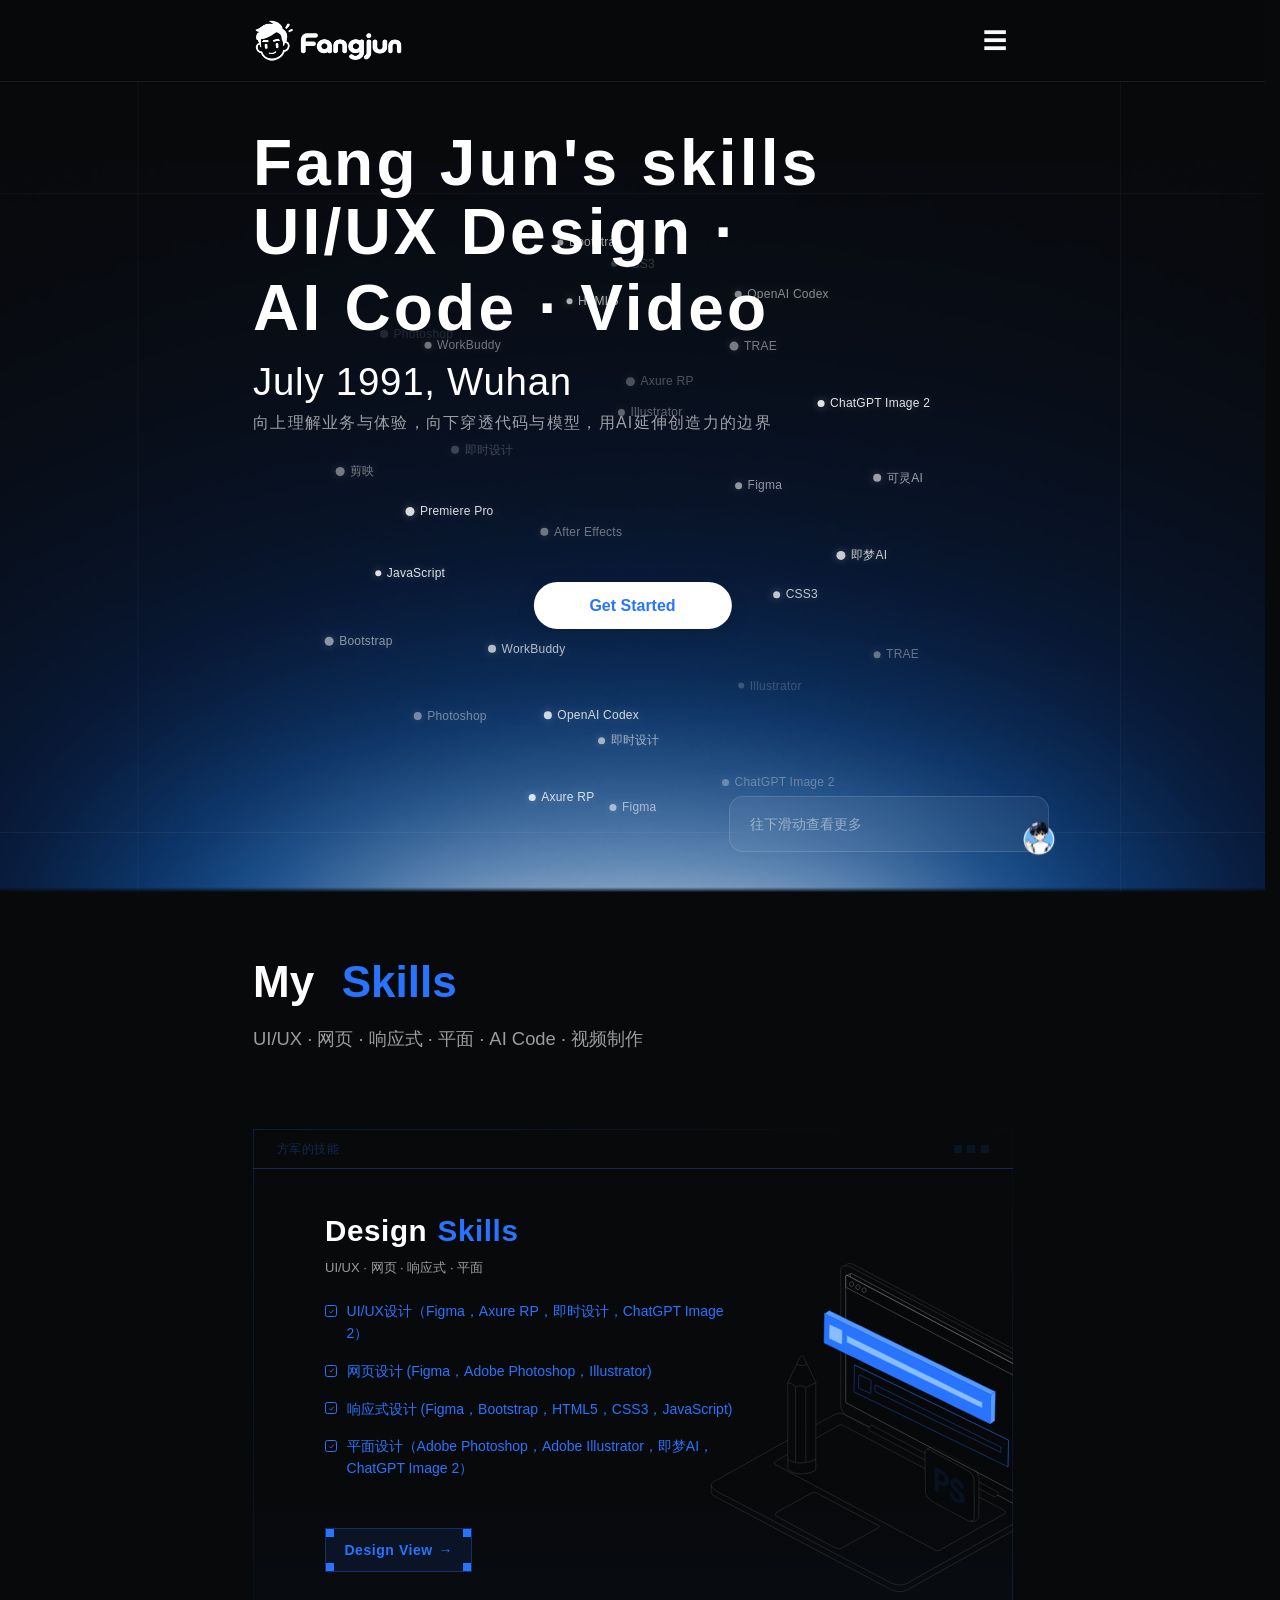
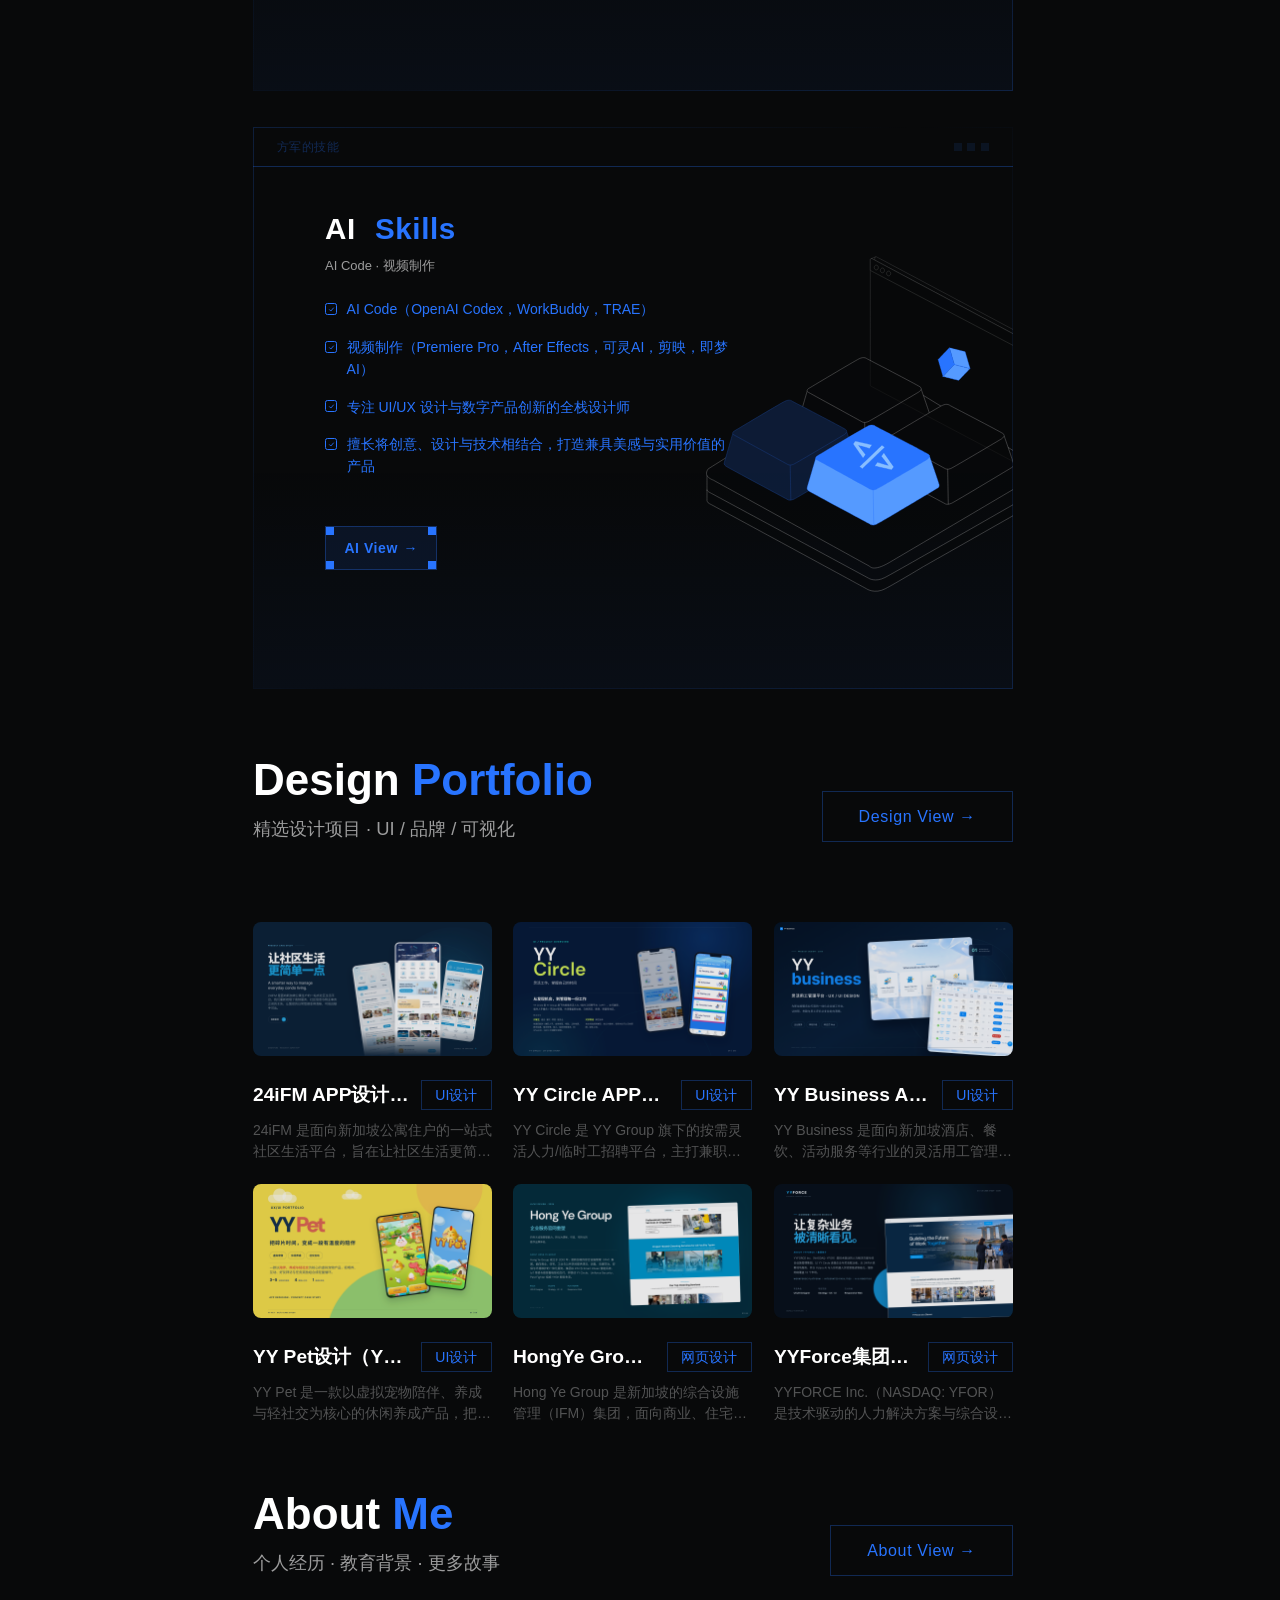
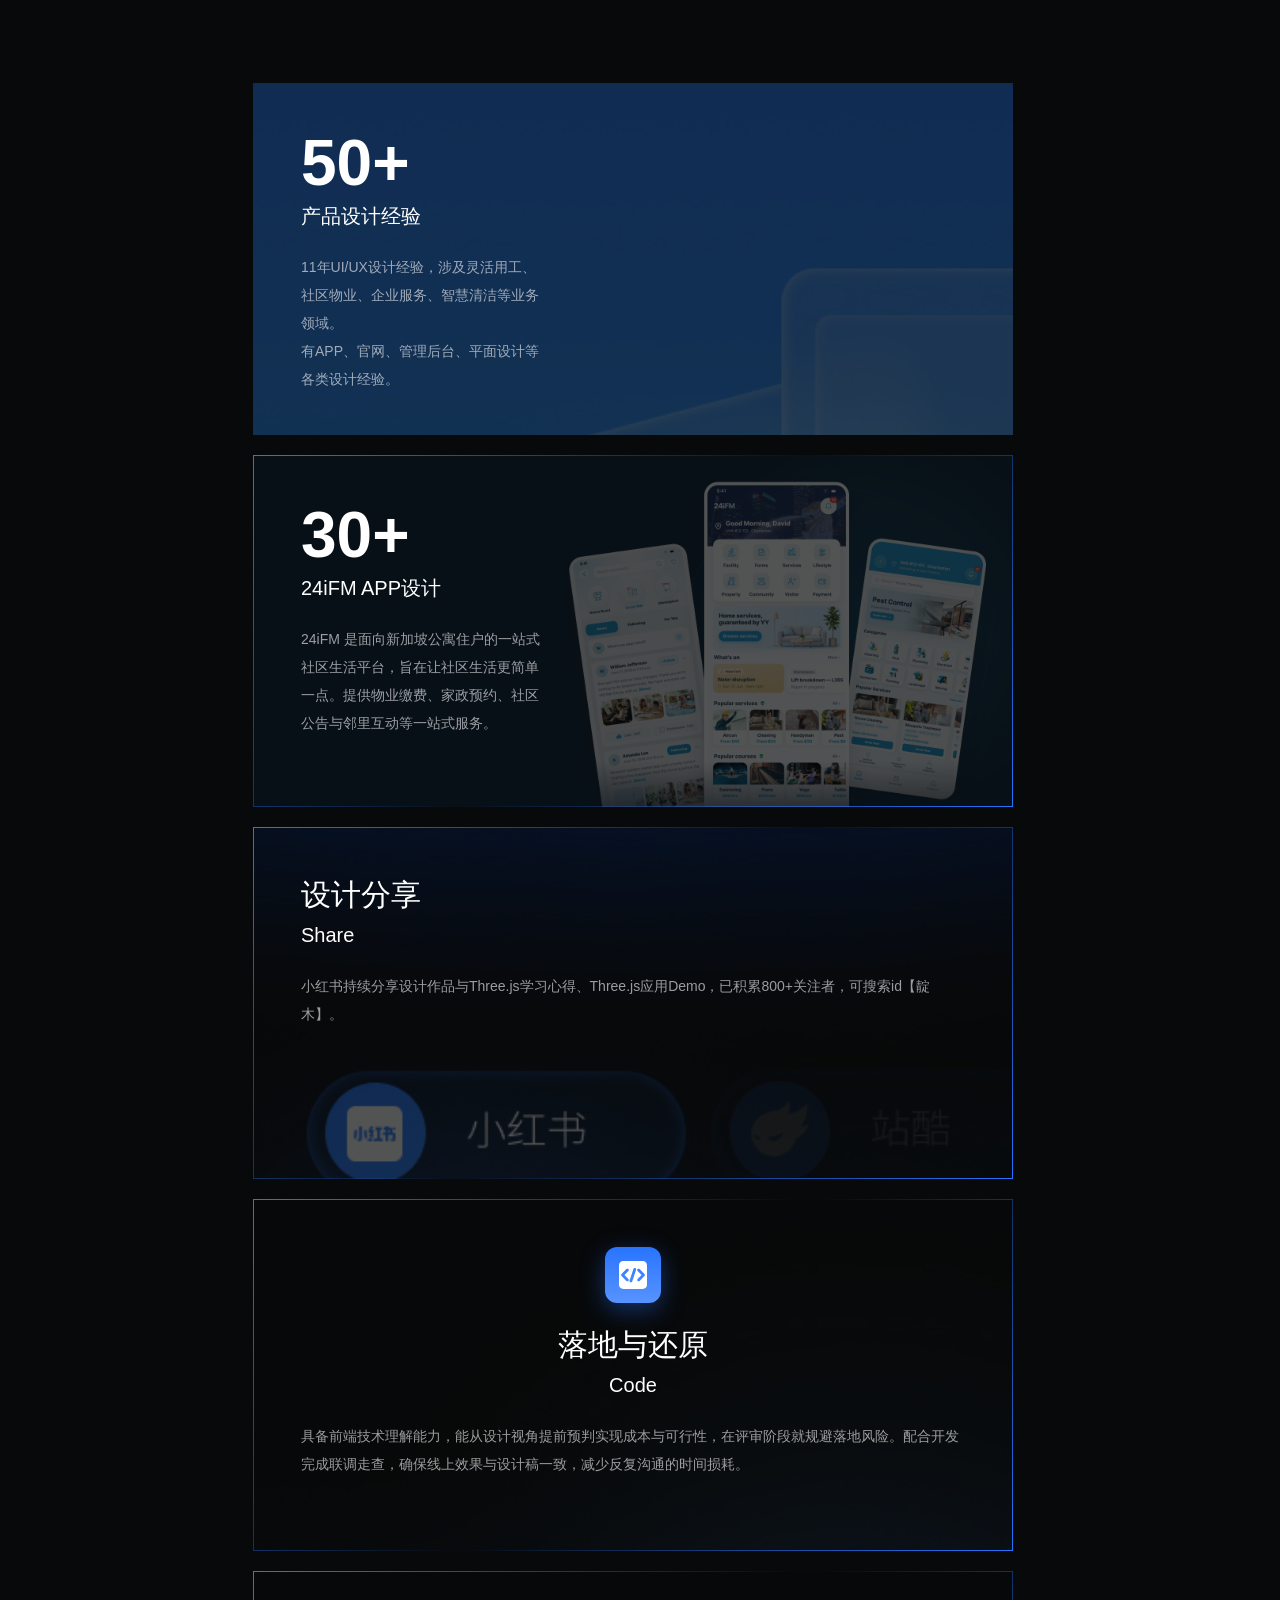
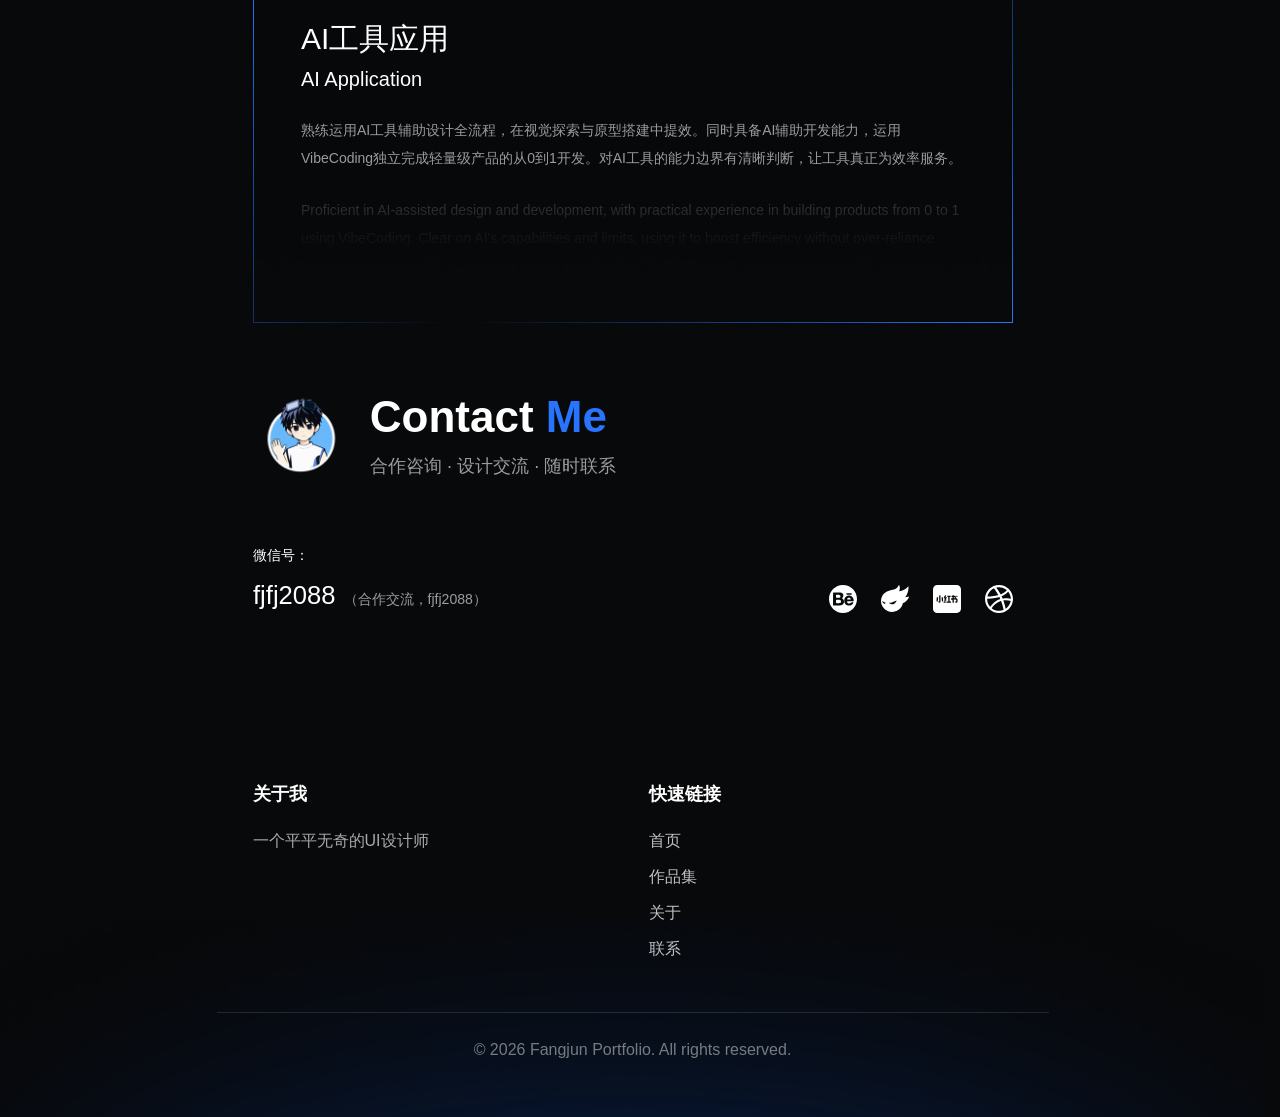
==== commit ed80d7f8: "更新首页文案与作品集上下文文档 - 首页 About Me 卡片描述更新为实际作品集内容 - 24iFM 卡片背景图替换为深色主视觉（仅首页） - 新增 PROJECT_CONTEXT.md 记录项目" ====
--- a/index.html
+++ b/index.html
@@ -267,19 +267,19 @@
             <img class="about-tile-bg" src="assets/img/about-design.jpg" alt="设计" loading="eager" decoding="async">
             <div class="about-tile-content">
               <div class="about-tile-head">
-                <span class="about-tile-value">30+</span><span class="about-tile-name">产品设计经验</span>
-              </div>
-              <p class="about-tile-desc">8年UI设计经验，涉及SaaS、互联网医院、数字孪生、低代码、农业、AI图像识别。
-有小程序、APP、官网、后台、大屏、运营视觉、品牌视觉等各类设计经验。</p>
+                <span class="about-tile-value">50+</span><span class="about-tile-name">产品设计经验</span>
+              </div>
+              <p class="about-tile-desc">11年UI/UX设计经验，涉及灵活用工、社区物业、企业服务、智慧清洁等业务领域。
+有APP、官网、管理后台、平面设计等各类设计经验。</p>
             </div>
           </article>
           <article class="about-tile about-tile--template scroll-reveal scroll-reveal--slowest" style="--reveal-delay: 120ms;">
-            <img class="about-tile-bg" src="assets/img/about-template.jpg" alt="模板" loading="eager" decoding="async">
+            <img class="about-tile-bg" src="assets/img/about-24ifm.png" alt="24iFM APP设计" loading="eager" decoding="async">
             <div class="about-tile-content">
               <div class="about-tile-head">
-                <span class="about-tile-value">3+</span><span class="about-tile-name">可视化模板</span>
-              </div>
-              <p class="about-tile-desc">涵盖机房、风电、全球等各类业务，独立完成设计模板及模板组件、模型、前端代码。独立打通Figma设计 -Blender建模 -Three.js代码实现全流程。</p>
+                <span class="about-tile-value">30+</span><span class="about-tile-name">24iFM APP设计</span>
+              </div>
+              <p class="about-tile-desc">24iFM 是面向新加坡公寓住户的一站式社区生活平台，旨在让社区生活更简单一点。提供物业缴费、家政预约、社区公告与邻里互动等一站式服务。</p>
             </div>
           </article>
           <article class="about-tile about-tile--share scroll-reveal scroll-reveal--slowest" style="--reveal-delay: 240ms;">
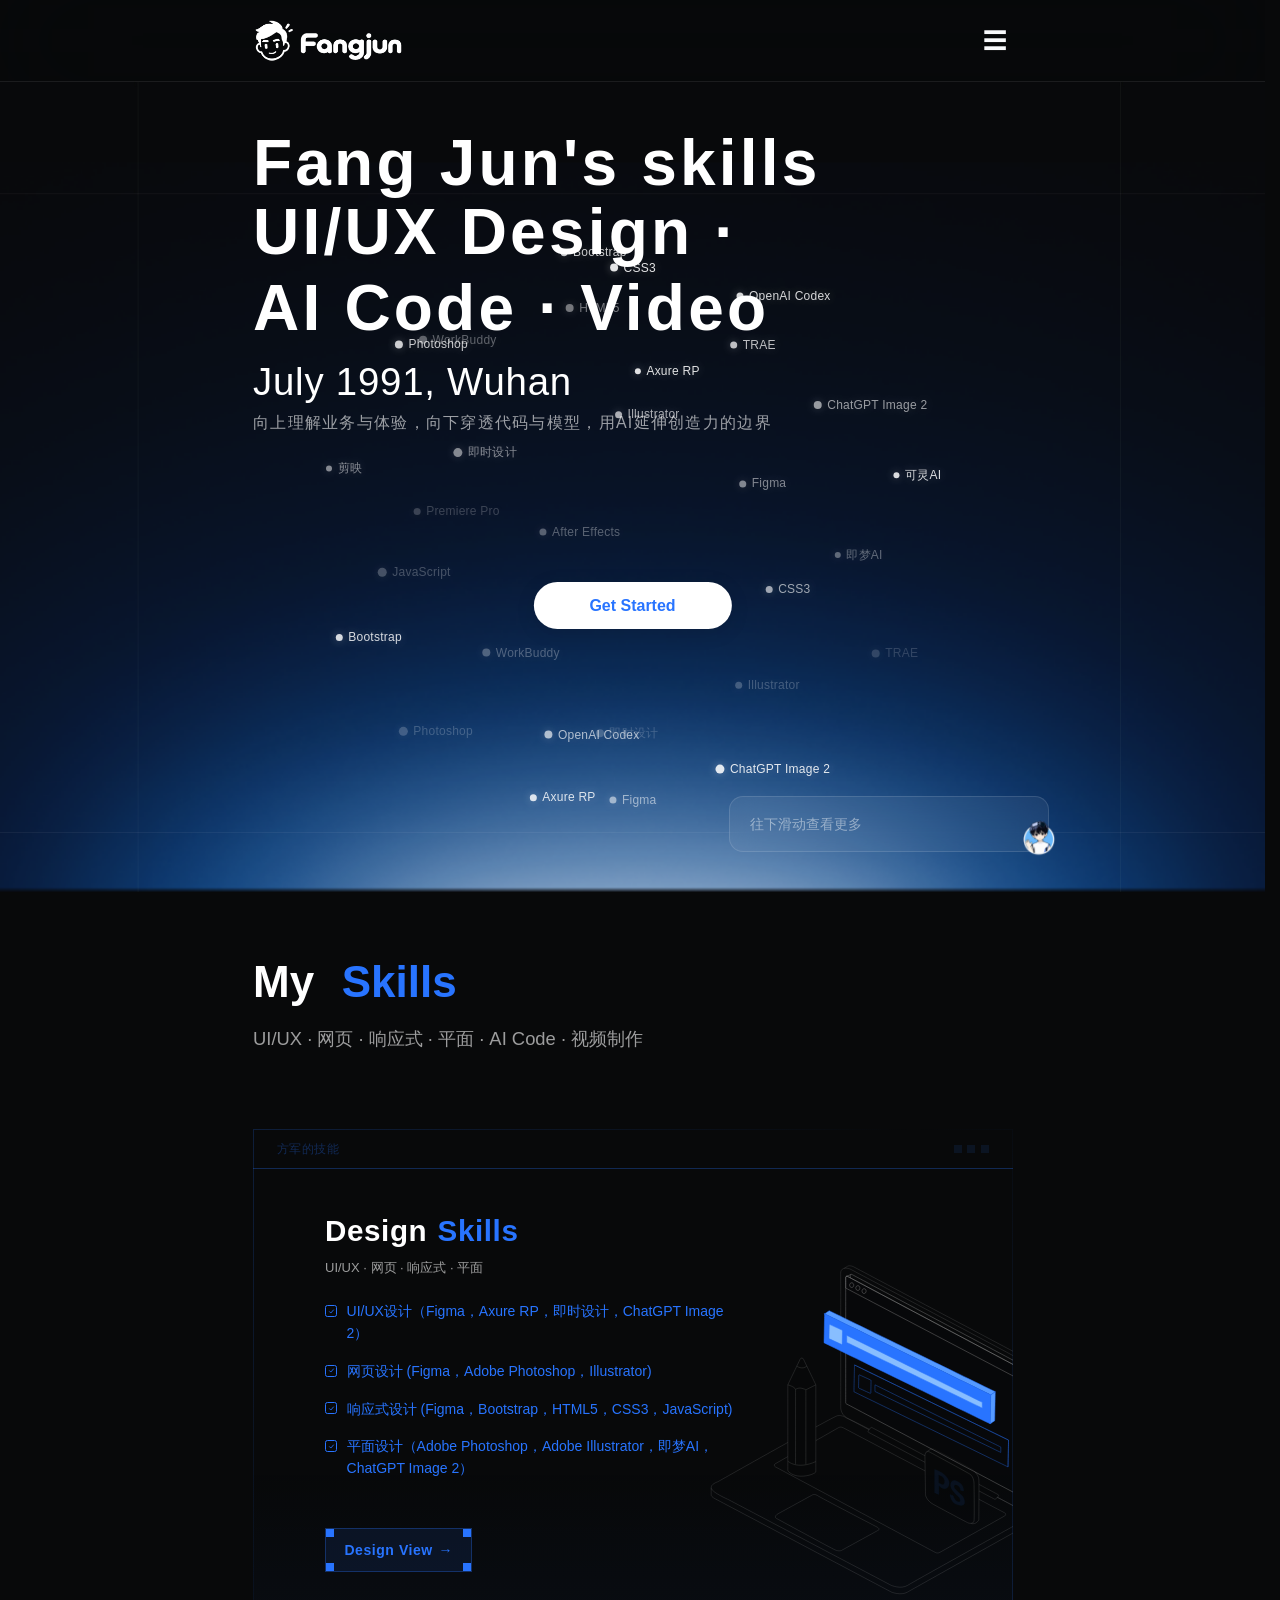
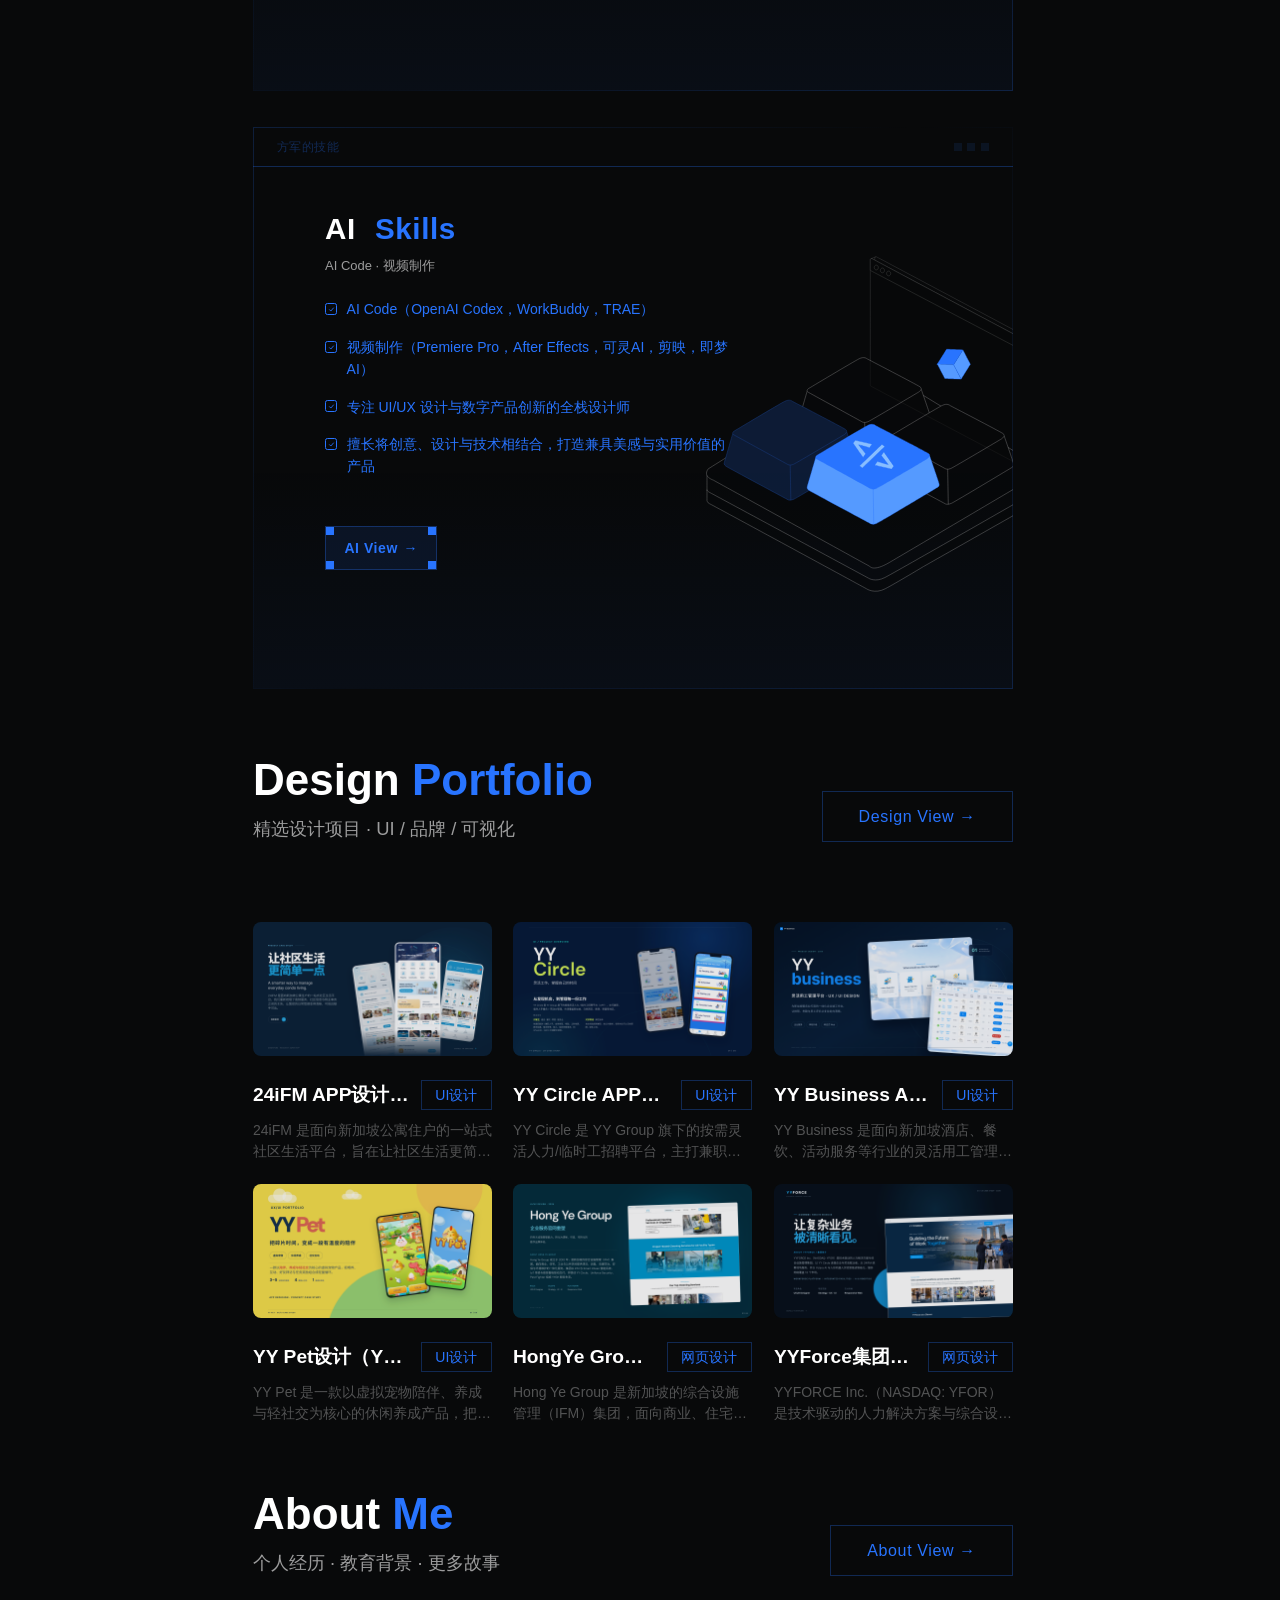
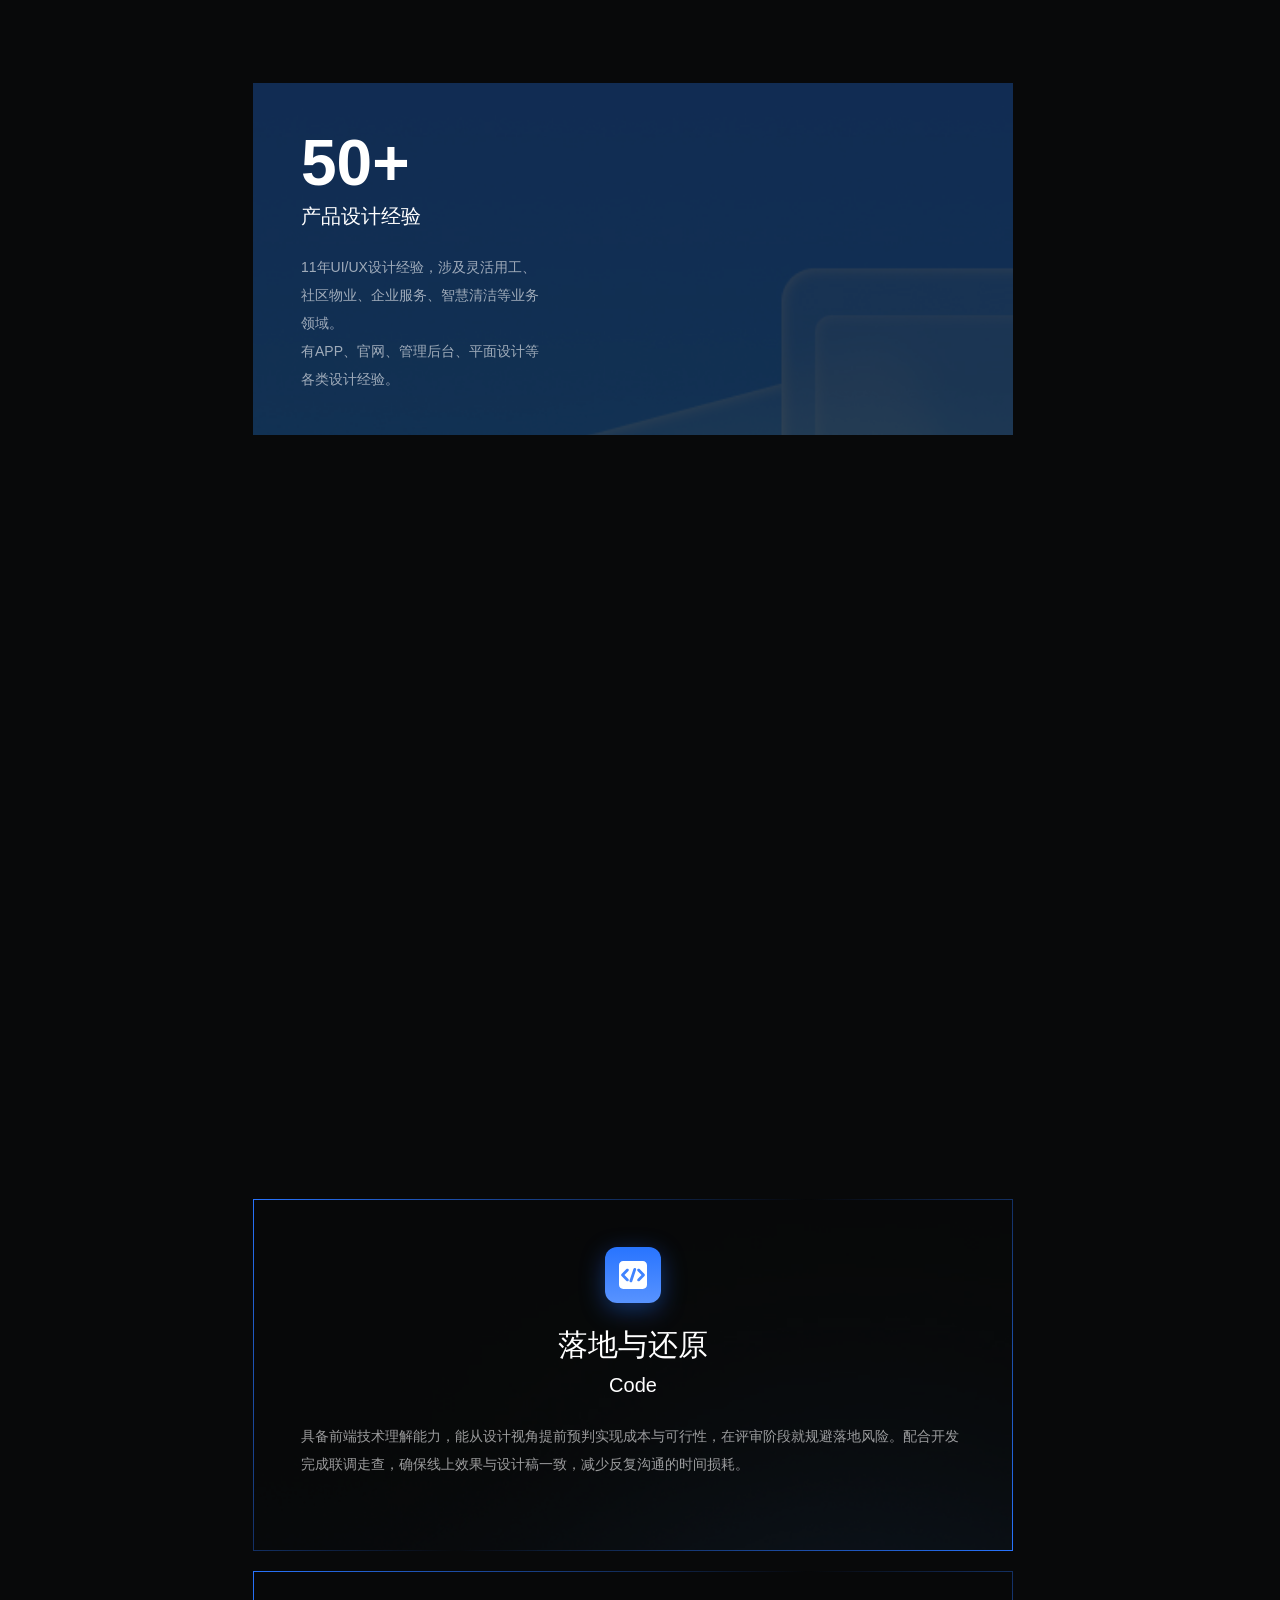
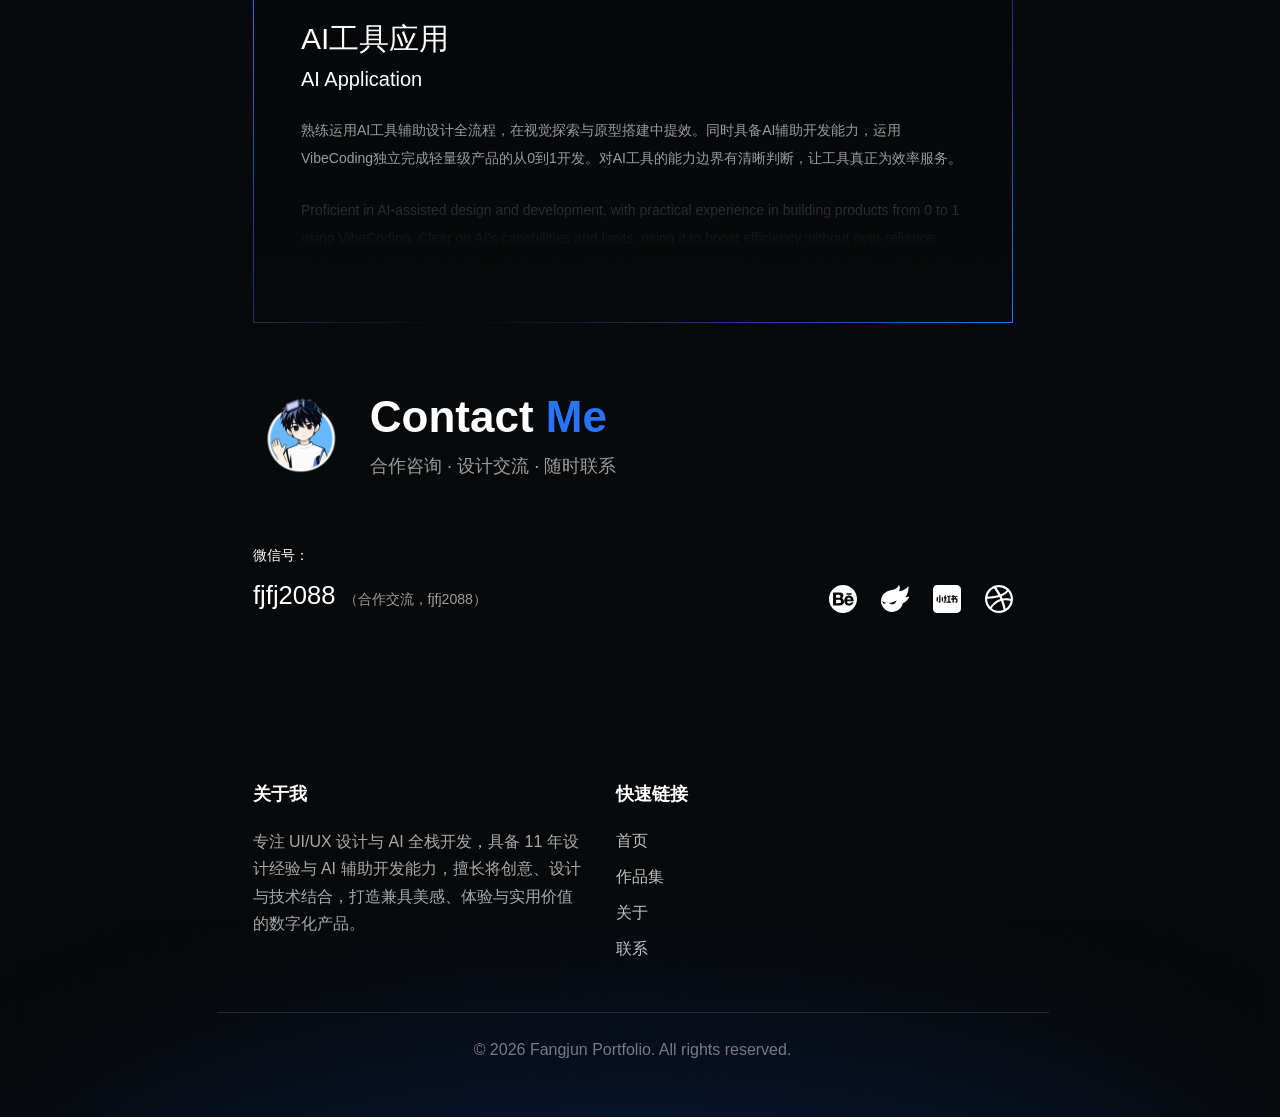
==== commit d0d78821: "更新首页：AI 全栈卡片与页脚视觉调整 - 设计分享卡片改为 AI 全栈开发，展示用 AI 实现需求分析/原型/业务/前后端/数据库/大模型调用能力 - 卡片背景图换为与落地还原一致的代码主题背景 -" ====
--- a/index.html
+++ b/index.html
@@ -283,12 +283,13 @@
             </div>
           </article>
           <article class="about-tile about-tile--share scroll-reveal scroll-reveal--slowest" style="--reveal-delay: 240ms;">
-            <img class="about-tile-bg" src="assets/img/about-share.jpg" alt="分享" loading="eager" decoding="async">
+            <img class="about-tile-bg" src="assets/img/about-code.jpg" alt="AI全栈" loading="eager" decoding="async">
             <div class="about-tile-content about-tile-content--text">
               <div class="about-tile-head">
-                <span class="about-tile-title">设计分享</span><span class="about-tile-english">Share</span>
-              </div>
-              <p class="about-tile-desc">小红书持续分享设计作品与Three.js学习心得、Three.js应用Demo，已积累800+关注者，可搜索id【靛木】。</p>
+                <span class="about-tile-title">AI 全栈开发</span>
+              </div>
+              <p class="about-tile-desc">用 AI 贯穿产品全流程：需求分析 · 原型设计 · 业务设计 · 前端开发 · 后端与数据库开发 · 大模型调用</p>
+              <p class="about-tile-desc">需求分析：从业务目标拆解用户故事，输出可评审的功能清单与优先级；原型设计：基于需求快速搭建可交互的高保真原型，让方案先被看见再被开发；业务设计：梳理角色、流程与数据关系，让产品逻辑清晰可落地；前端开发：将设计稿转化为响应式、可交互的 Web 界面；后端与数据库开发：搭建接口服务与数据模型，支撑业务的读写与稳定运行；大模型调用：接入 LLM 能力，实现智能问答、内容生成与自动化处理。</p>
             </div>
           </article>
           <article class="about-tile about-tile--code scroll-reveal scroll-reveal--slowest" style="--reveal-delay: 360ms;">
@@ -367,7 +368,7 @@
           <div class="container footer-container">
             <div class="footer-column">
               <h3>关于我</h3>
-              <p>一个平平无奇的UI设计师</p>
+              <p>专注 UI/UX 设计与 AI 全栈开发，具备 11 年设计经验与 AI 辅助开发能力，擅长将创意、设计与技术结合，打造兼具美感、体验与实用价值的数字化产品。</p>
             </div>
             <div class="footer-column footer-column--links">
               <h3>快速链接</h3>
--- a/assets/css/home.css
+++ b/assets/css/home.css
@@ -884,7 +884,7 @@
 }
 .home-footer .footer-container {
   display: grid;
-  grid-template-columns: repeat(auto-fit, minmax(220px, 1fr));
+  grid-template-columns: 2fr 1fr 1.2fr;
   gap: 2rem;
 }
 .home-footer .footer-column h3 {
@@ -892,7 +892,12 @@
   margin-bottom: 1.25rem;
   font-size: 1.1rem;
 }
-.home-footer .footer-column p { color: #ffffffa6; line-height: 1.6; margin: 0; }
+.home-footer .footer-column p {
+  color: #ffffffa6;
+  line-height: 1.7;
+  margin: 0;
+  max-width: 26rem;
+}
 .home-footer .footer-links { list-style: none; padding: 0; margin: 0; }
 .home-footer .footer-link {
   color: #ffffffbf;
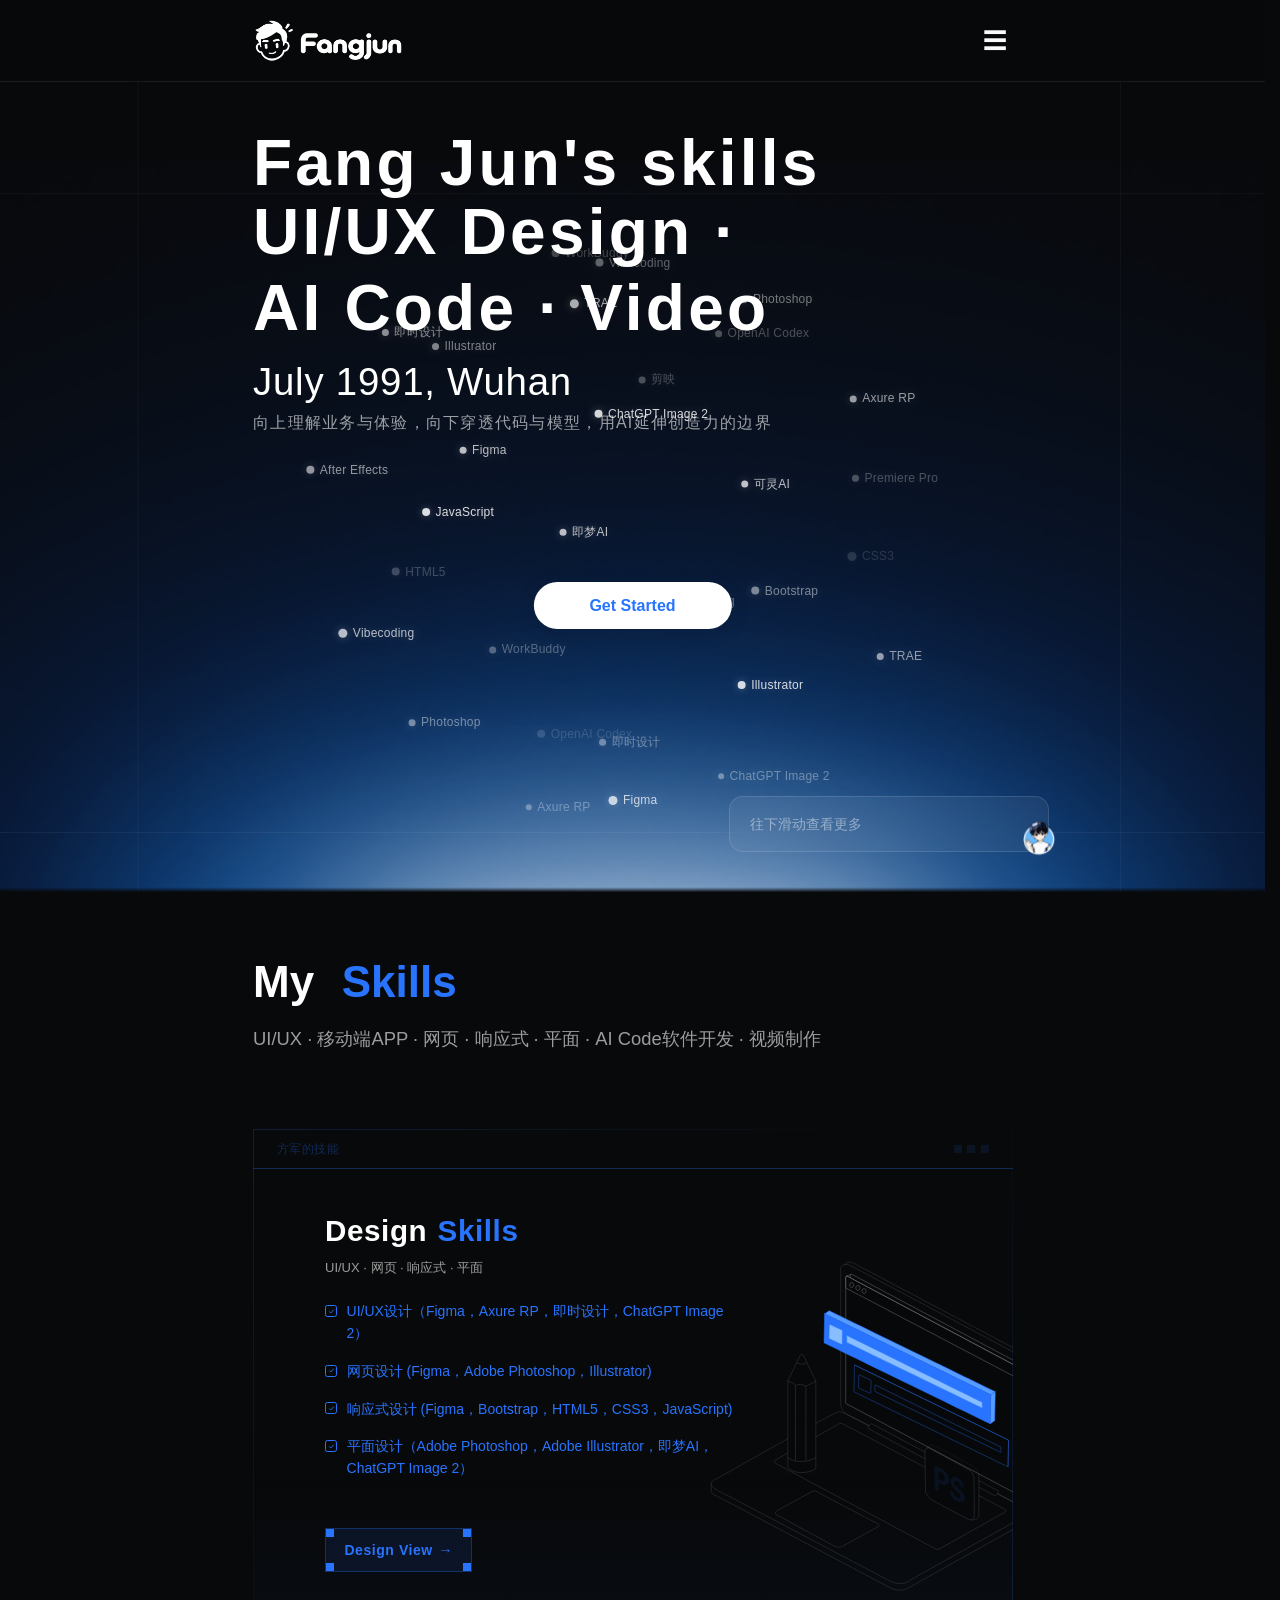
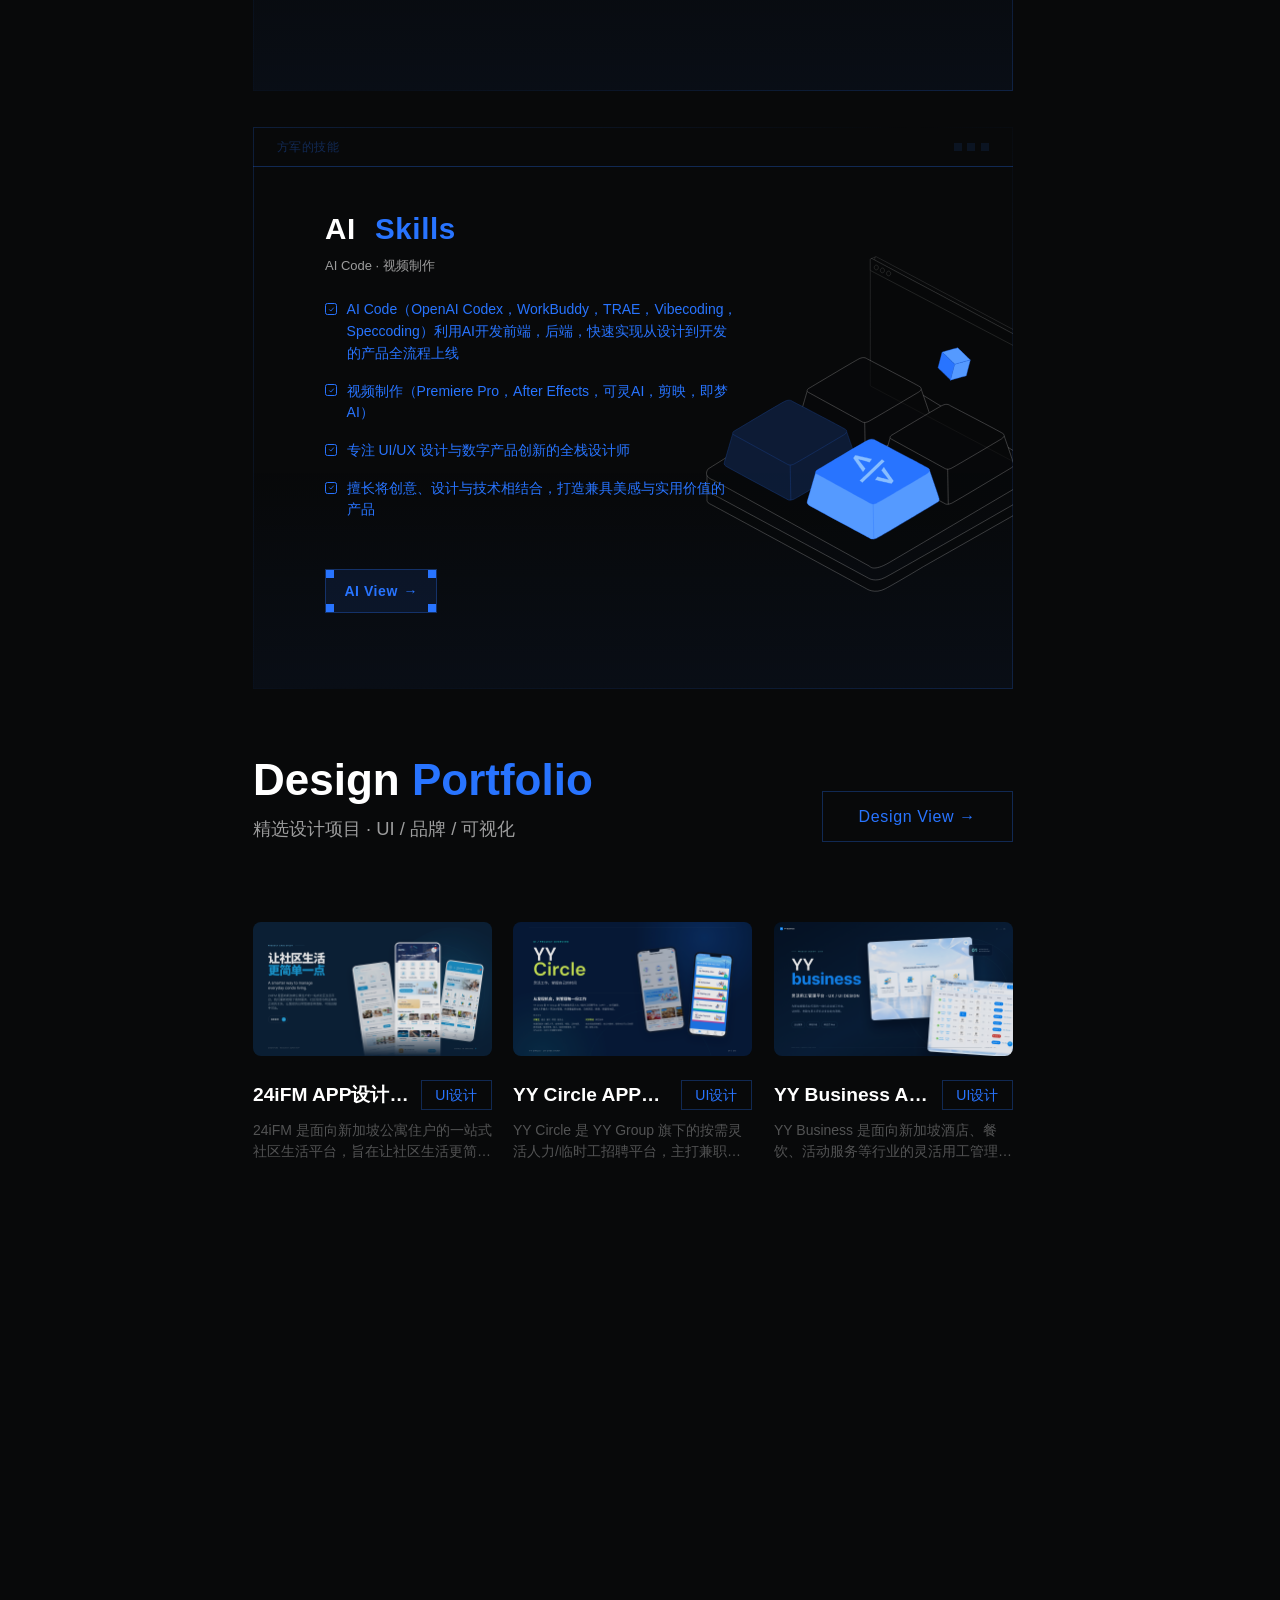
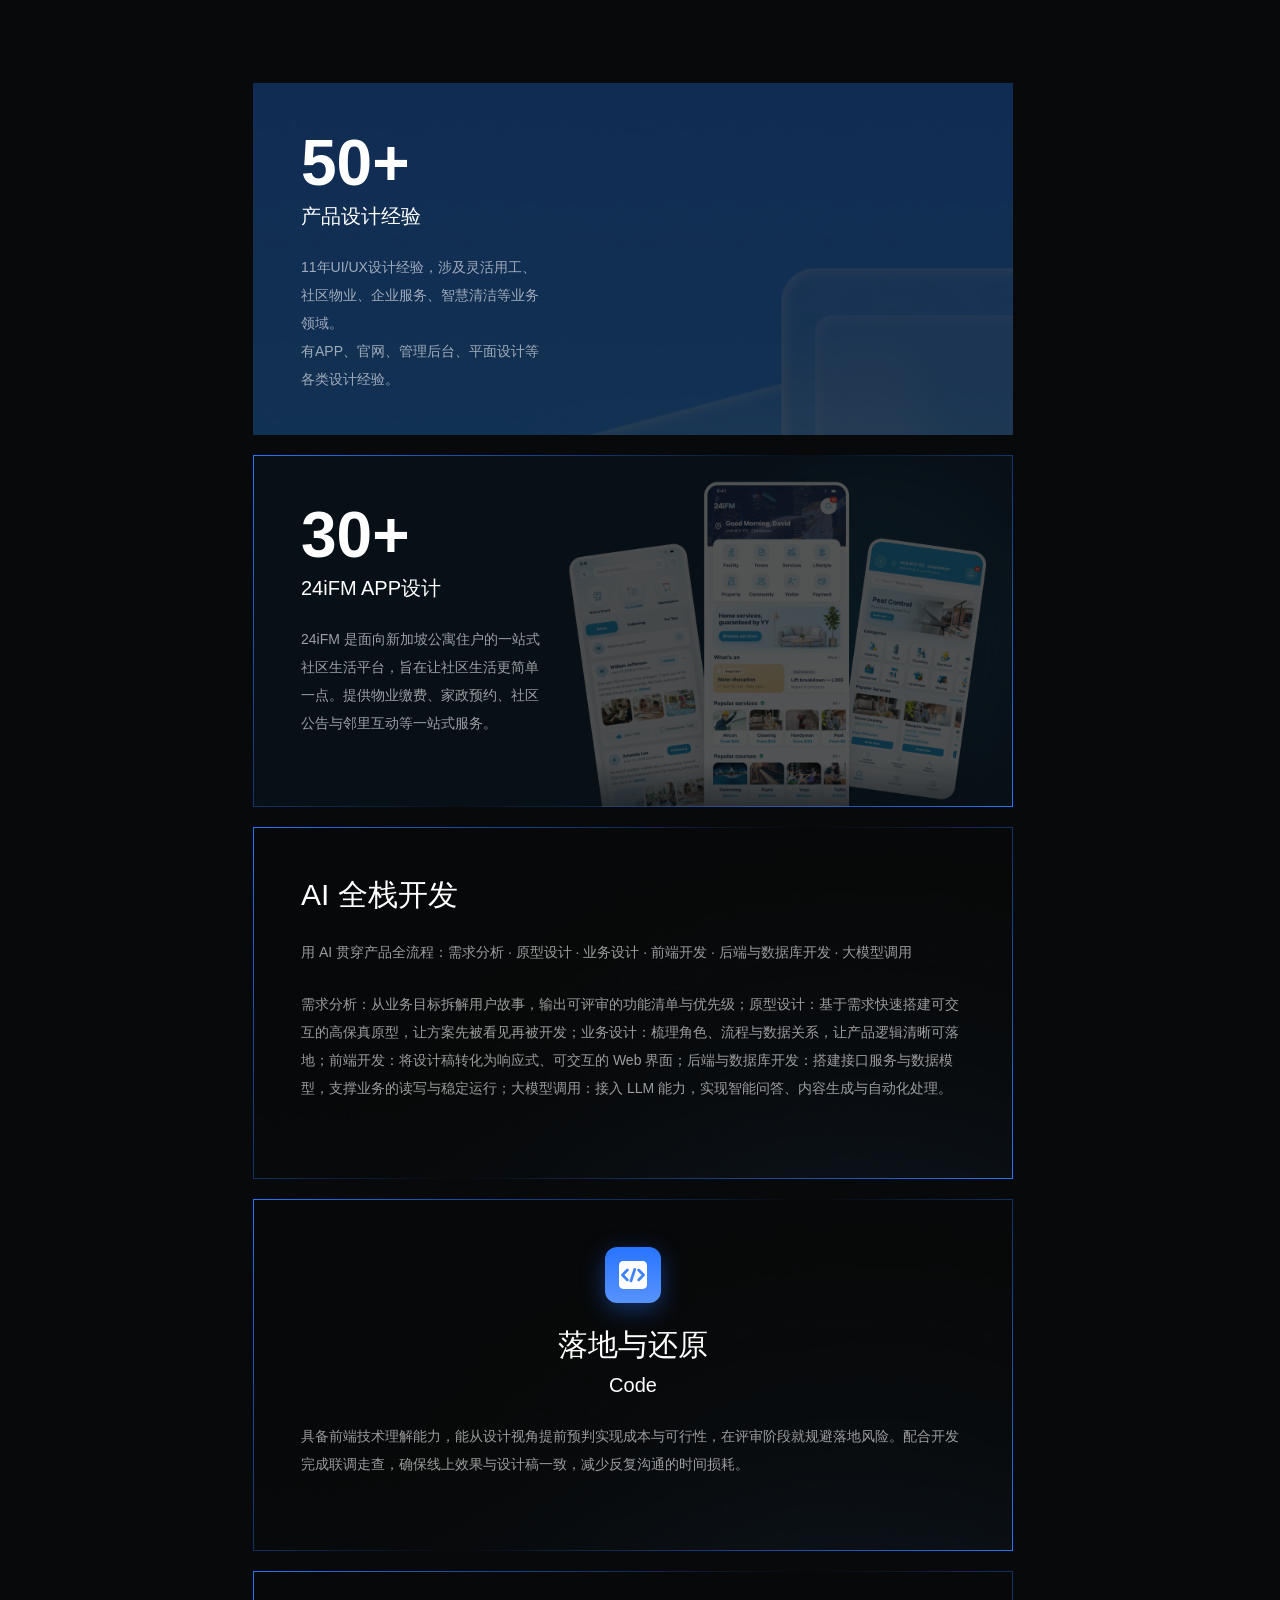
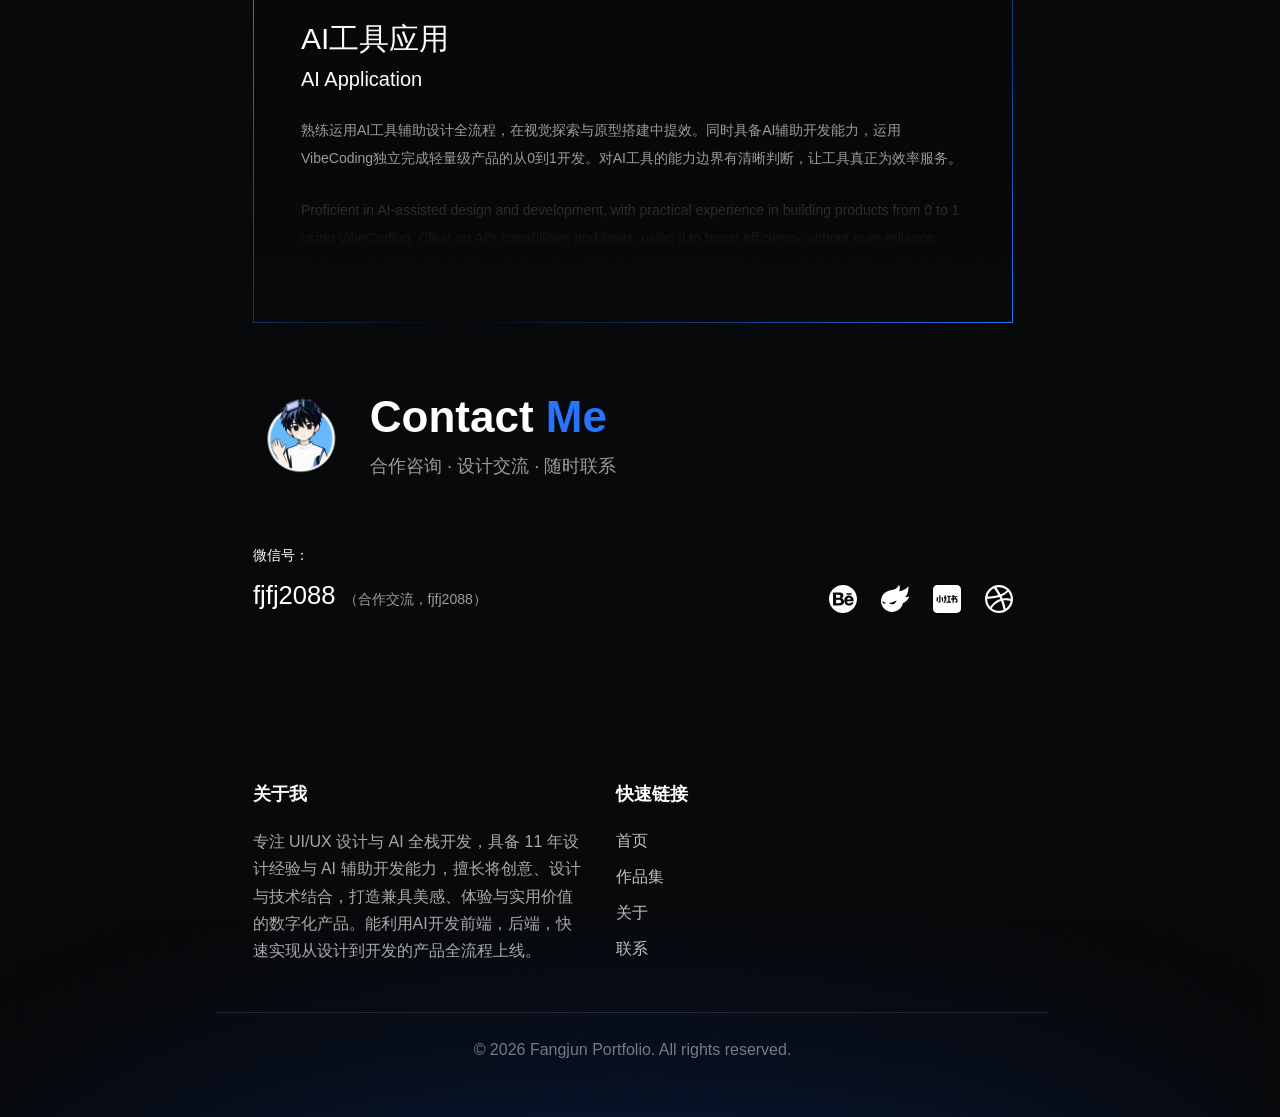
==== commit 6051639a: "更新技能展示与作品集分类 - 首页/关于页技能补充 Vibecoding 与 Speccoding - My Skills 副标题增加移动端APP、AI Code软件开发 - 作品集分类菜单与项目卡片" ====
--- a/index.html
+++ b/index.html
@@ -100,7 +100,7 @@
               <span class="skills-title-lead">My</span>
               <span class="skills-title-accent">Skills</span>
             </h2>
-            <p class="intro-subtitle skills-header-subtitle">UI/UX · 网页 · 响应式 · 平面 · AI Code · 视频制作</p>
+            <p class="intro-subtitle skills-header-subtitle">UI/UX · 移动端APP · 网页 · 响应式 · 平面 · AI Code软件开发 · 视频制作</p>
           </header>
           <div class="skills-columns">
       <article class="skills-block scroll-reveal scroll-reveal--slower" style="--reveal-delay: 0ms;">
@@ -142,7 +142,7 @@
             </div>
             <div class="skills-block-body">
               <div class="intro-description-list">
-            <p class="intro-description-item">AI Code（OpenAI Codex，WorkBuddy，TRAE）</p>
+            <p class="intro-description-item">AI Code（OpenAI Codex，WorkBuddy，TRAE，Vibecoding，Speccoding）利用AI开发前端，后端，快速实现从设计到开发的产品全流程上线</p>
             <p class="intro-description-item">视频制作（Premiere Pro，After Effects，可灵AI，剪映，即梦AI）</p>
             <p class="intro-description-item">专注 UI/UX 设计与数字产品创新的全栈设计师</p>
             <p class="intro-description-item">擅长将创意、设计与技术相结合，打造兼具美感与实用价值的产品</p>
@@ -368,7 +368,7 @@
           <div class="container footer-container">
             <div class="footer-column">
               <h3>关于我</h3>
-              <p>专注 UI/UX 设计与 AI 全栈开发，具备 11 年设计经验与 AI 辅助开发能力，擅长将创意、设计与技术结合，打造兼具美感、体验与实用价值的数字化产品。</p>
+              <p>专注 UI/UX 设计与 AI 全栈开发，具备 11 年设计经验与 AI 辅助开发能力，擅长将创意、设计与技术结合，打造兼具美感、体验与实用价值的数字化产品。能利用AI开发前端，后端，快速实现从设计到开发的产品全流程上线。</p>
             </div>
             <div class="footer-column footer-column--links">
               <h3>快速链接</h3>
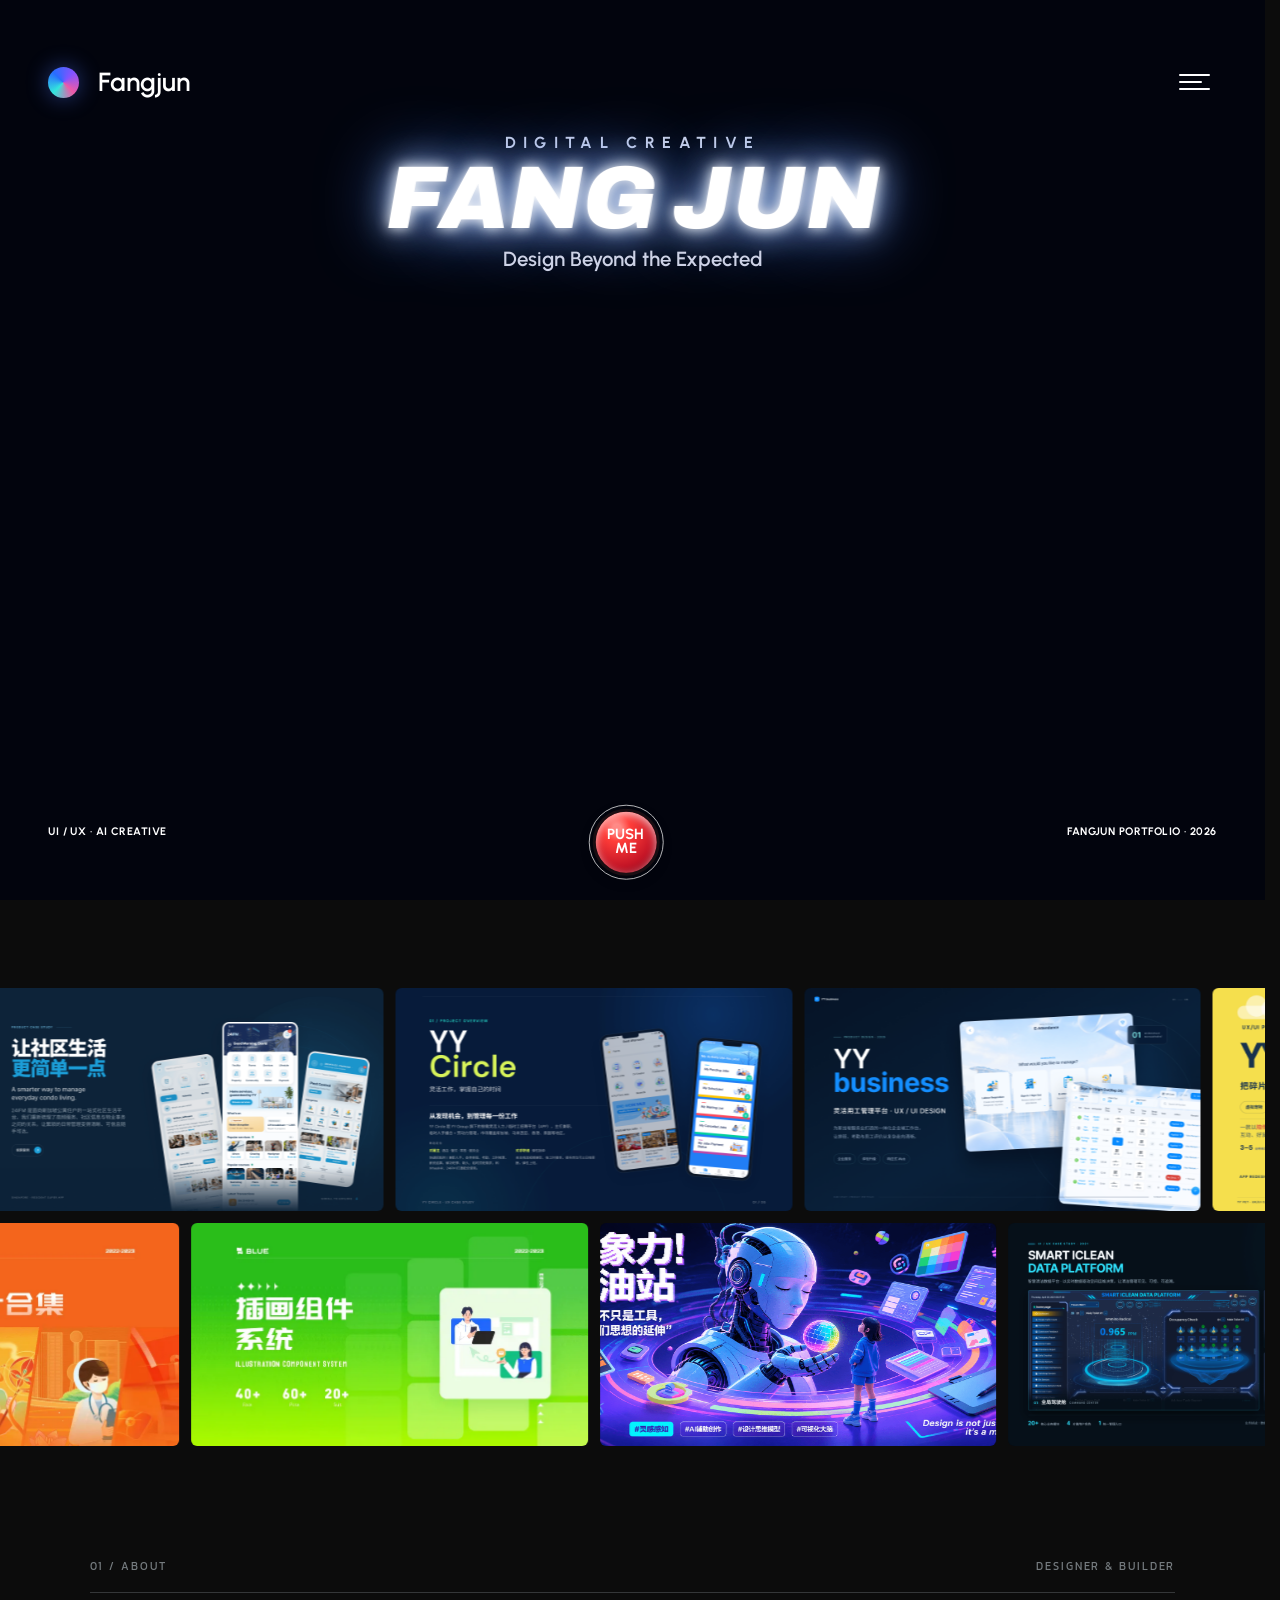
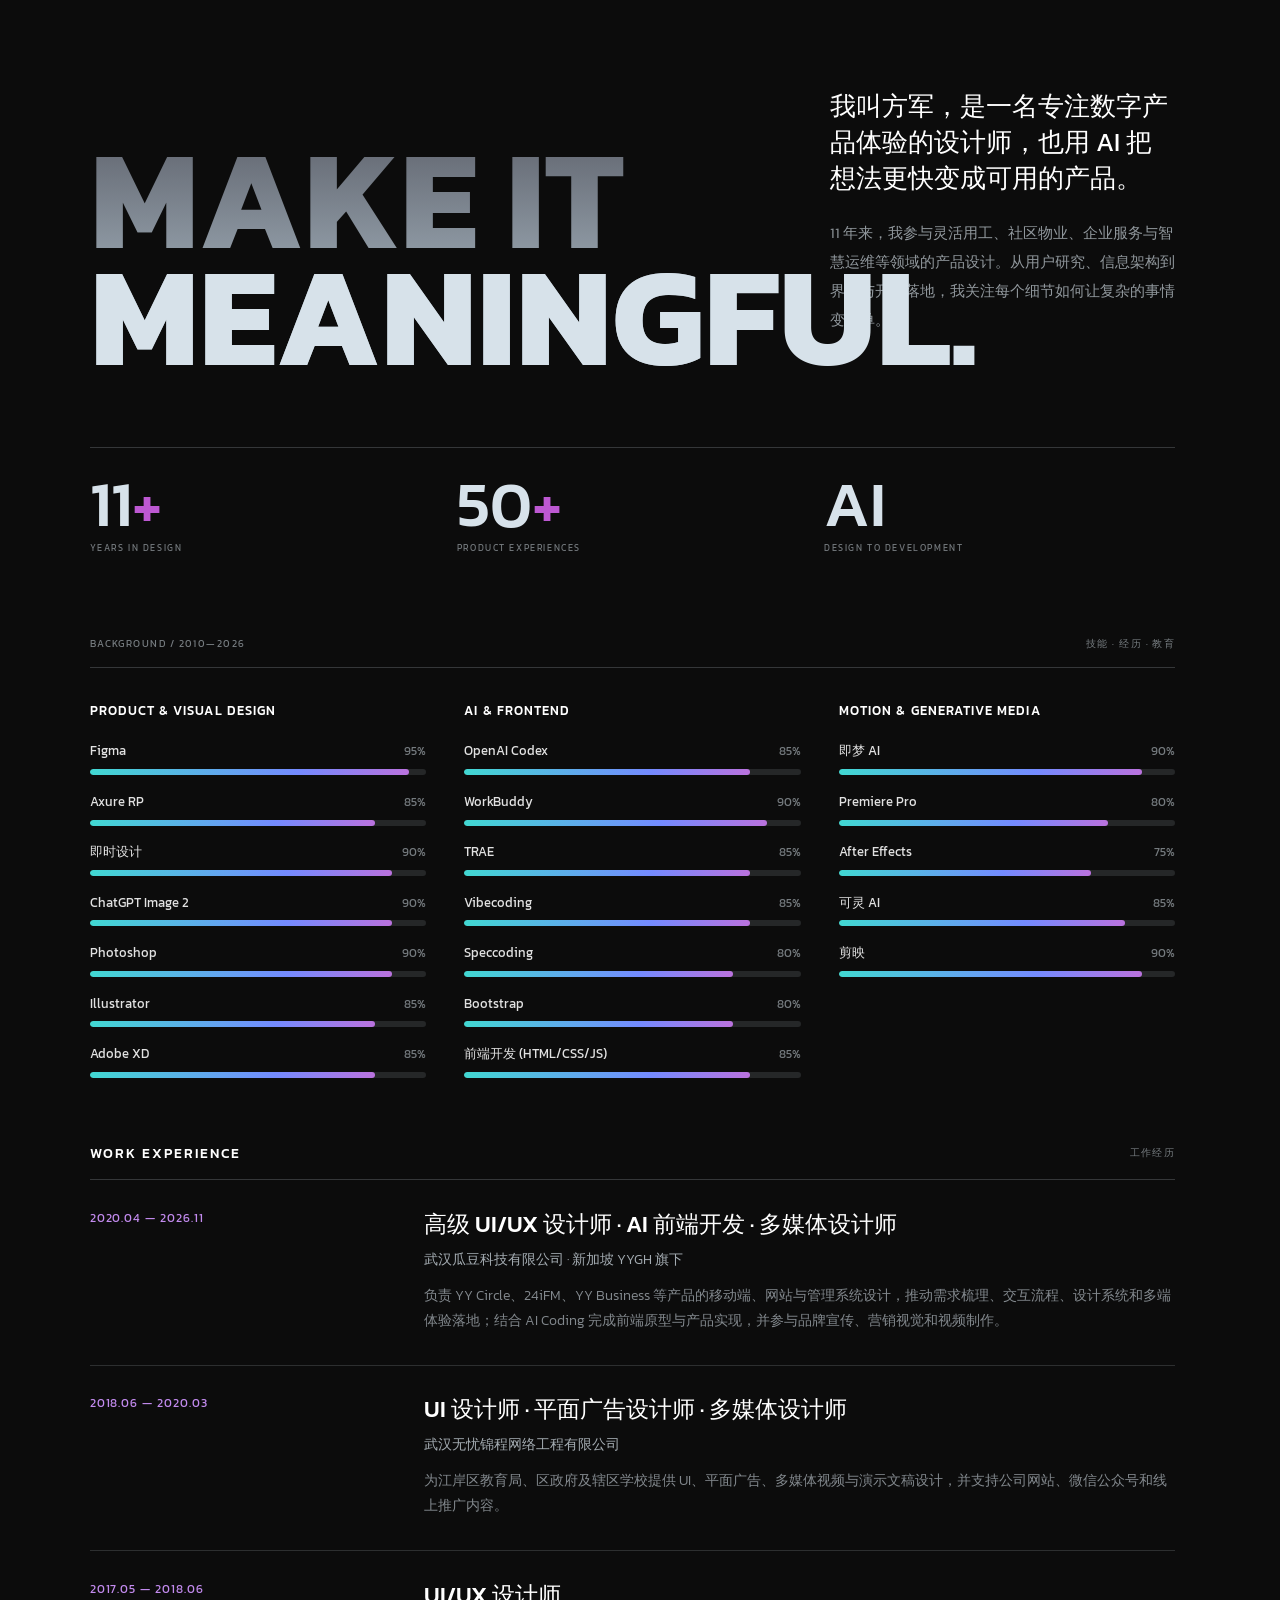
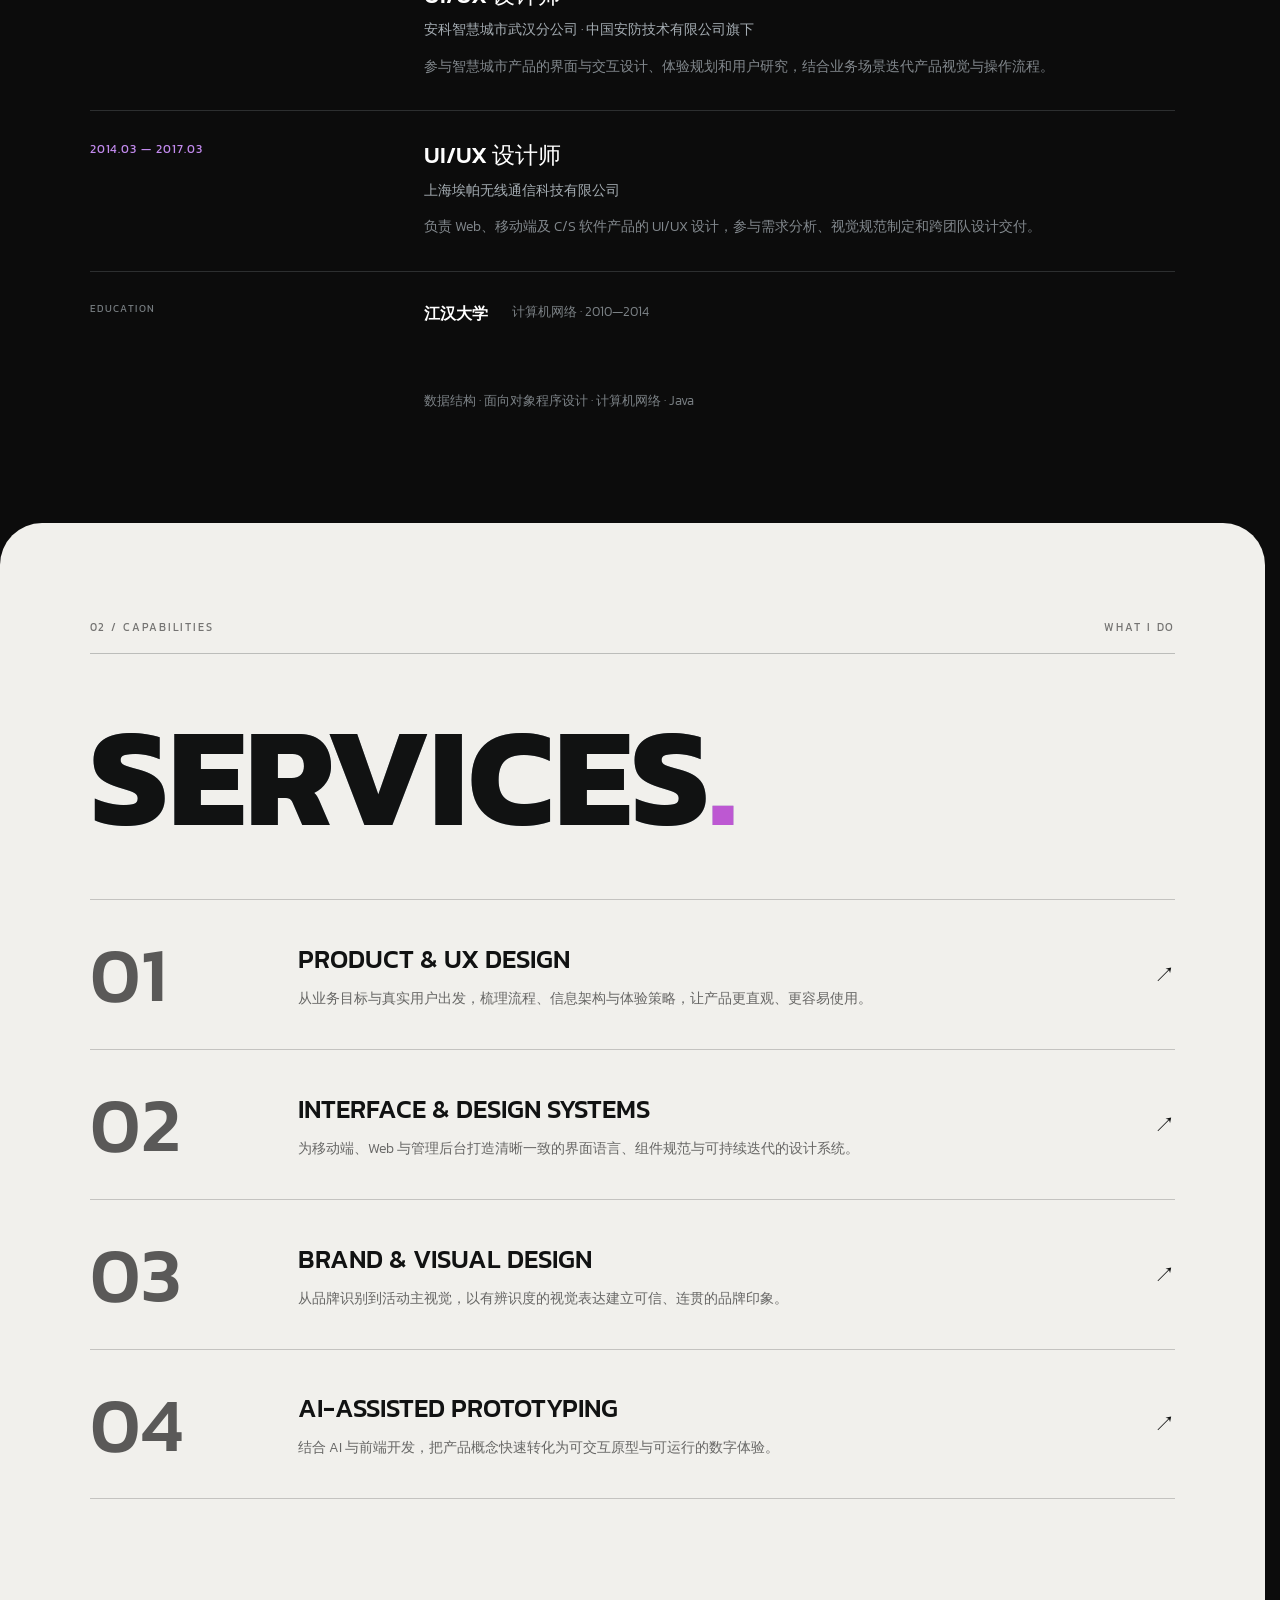
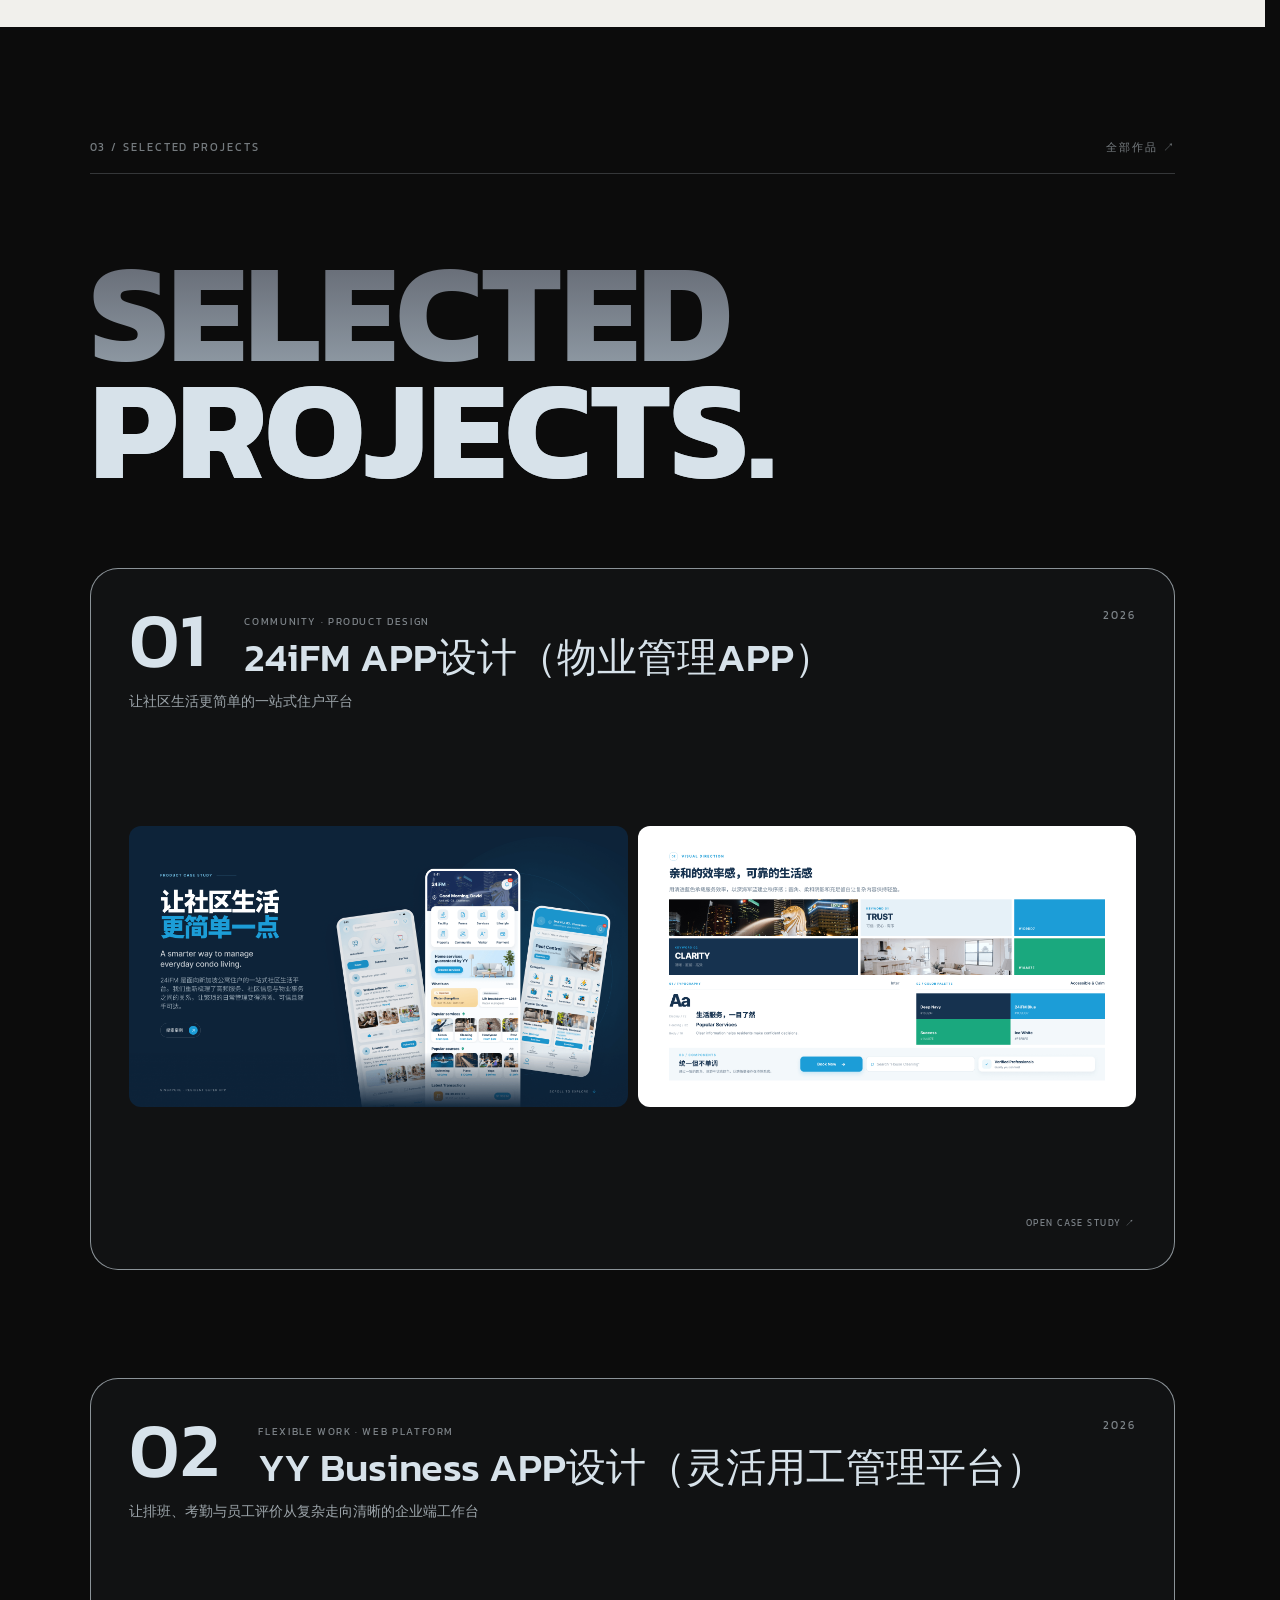
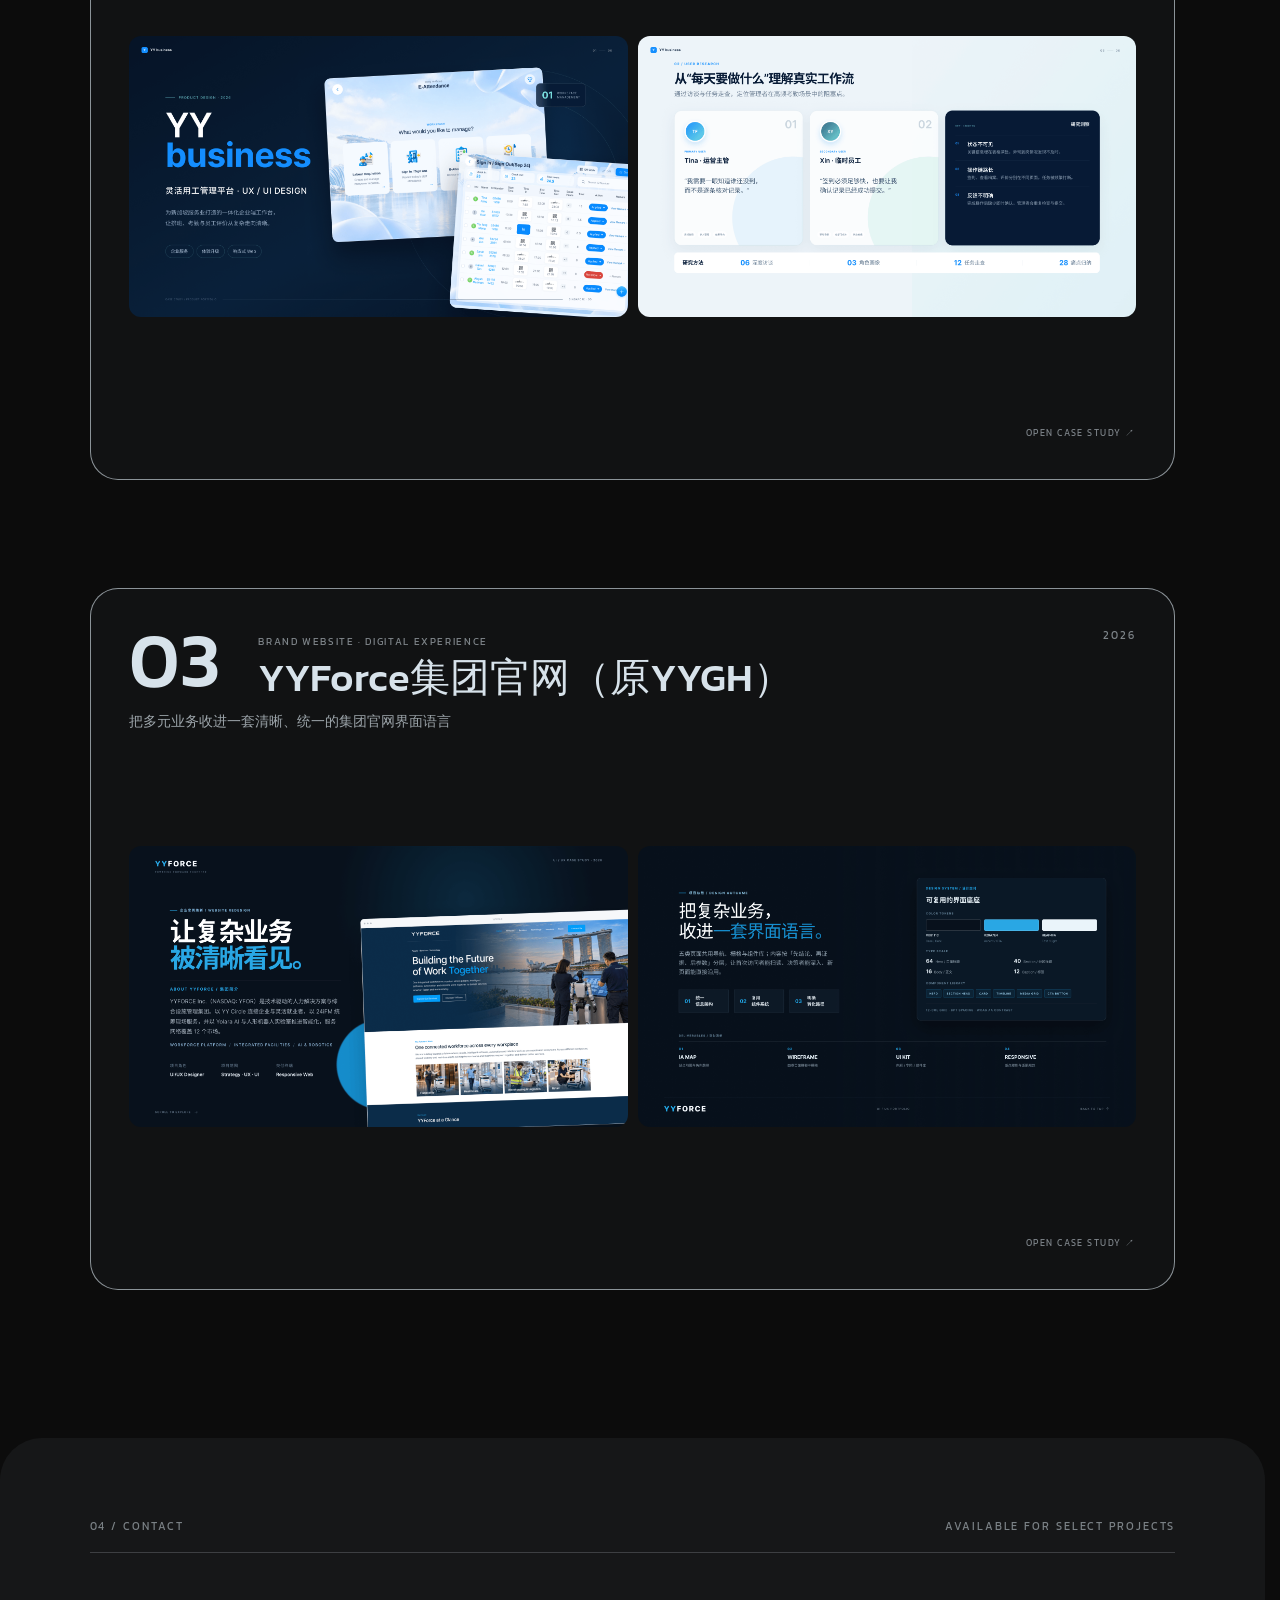
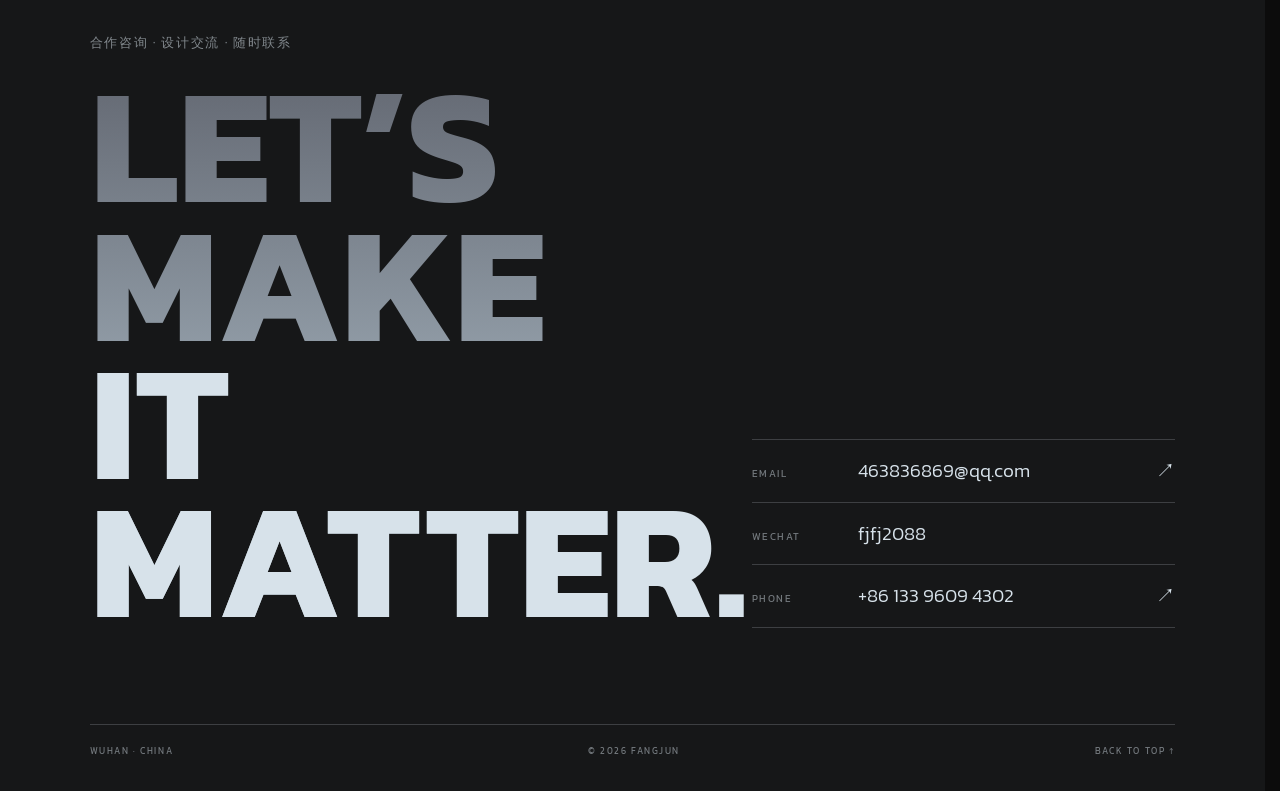
==== commit d6325c52: "更新作品集：页面换肤、技能同步与作品内容调整 - 首页/作品集/关于页统一深色渐变视觉风格 - 技能区合并前端三项并新增 Adobe XD，首页与关于页同步 - 头像恢复原色，轮播展示全部 11 个作" ====
--- a/index.html
+++ b/index.html
@@ -8,10 +8,11 @@
     <meta name="color-scheme" content="dark only" />
     <meta name="supported-color-schemes" content="dark" />
     <meta name="theme-color" content="#08090a" />
-    <title>方军 FangJun Portfolio</title>
+    <title>Fang Jun — Product Designer</title>
     <link rel="stylesheet" href="assets/css/base.css" />
     <link rel="stylesheet" href="assets/css/home.css" />
     <link rel="stylesheet" href="assets/css/modal.css" />
+    <link rel="stylesheet" href="assets/css/redesign.css" />
   </head>
   <body class="boot-splash-active">
   <div id="boot-splash" aria-busy="true" aria-live="polite" role="progressbar"
@@ -35,16 +36,16 @@
       </button>
       <ul class="navbar-menu">
       <li class="navbar-item">
-        <a href="index.html" class="navbar-link router-link-active router-link-exact-active" aria-current="page">首页</a>
+        <a href="#about" class="navbar-link">关于</a>
       </li>
       <li class="navbar-item">
-        <a href="design.html" class="navbar-link">作品集</a>
+        <a href="#services" class="navbar-link">服务</a>
       </li>
       <li class="navbar-item">
-        <a href="about.html" class="navbar-link">关于</a>
+        <a href="#projects" class="navbar-link">作品</a>
       </li>
       <li class="navbar-item">
-        <a href="index.html#contact" class="navbar-link">联系</a>
+        <a href="#contact" class="navbar-link">联系</a>
       </li>
       </ul>
     </div>
@@ -317,7 +318,7 @@
       </section>
 
       <!-- Contact Me -->
-      <section id="contact" class="contact-screen" aria-label="Contact Me">
+      <section class="contact-screen" aria-label="Contact Me">
         <div class="container">
           <div class="contact-content scroll-reveal scroll-reveal--slowest">
             <div class="contact-heading">
@@ -341,18 +342,18 @@
                 </ul>
               </div>
               <div class="contact-socials" aria-label="社交链接">
-          <a href="#" class="contact-social-link" aria-label="Behance">
+          <span class="contact-social-link" aria-hidden="true">
             <img src="assets/social/s1.svg" alt="">
-          </a>
-          <a href="#" class="contact-social-link" aria-label="站酷">
+          </span>
+          <span class="contact-social-link" aria-hidden="true">
             <img src="assets/social/s2.svg" alt="">
-          </a>
-          <a href="#" class="contact-social-link" aria-label="小红书">
+          </span>
+          <span class="contact-social-link" aria-hidden="true">
             <img src="assets/social/s3.svg" alt="">
-          </a>
-          <a href="#" class="contact-social-link" aria-label="Dribbble">
+          </span>
+          <span class="contact-social-link" aria-hidden="true">
             <img src="assets/social/s4.svg" alt="">
-          </a>
+          </span>
               </div>
             </div>
           </div>
@@ -399,9 +400,166 @@
 
     </div>
   </main>
+  <main class="creator-site">
+    <section class="cadet-stage" aria-labelledby="creator-title" id="top">
+      <div class="cadet-frame" aria-hidden="true">
+        <div class="cadet-plate"></div>
+        <video class="cadet-head" muted playsinline preload="none" aria-hidden="true"></video>
+        <img class="cadet-helmet" src="https://d2ol7oe51mr4n9.cloudfront.net/user_38xzZboKViGWJOttwIXH07lWA1P/e8c78660-4497-41b9-82ae-a4738a5edd11.jpg" alt="" aria-hidden="true">
+        <div class="cadet-vignette"></div>
+        <div class="cadet-stars" aria-hidden="true"></div>
+      </div>
+      <header class="cadet-header">
+        <a class="cadet-brand" href="#top" aria-label="Fangjun 首页"><span class="brand-mark" aria-hidden="true"></span><span>Fangjun</span></a>
+        <button class="cadet-menu-button" type="button" aria-label="打开导航菜单" aria-expanded="false" aria-controls="cadet-menu"><i></i><i></i><i></i></button>
+        <nav class="cadet-menu" id="cadet-menu" aria-label="主导航">
+          <a href="#top">首页</a><a href="design.html">作品集</a><a href="about.html">关于</a><a href="#contact">联系</a>
+        </nav>
+      </header>
+      <div class="cadet-copy">
+        <p class="cadet-eyebrow">DIGITAL CREATIVE</p>
+        <h1 class="cadet-title" id="creator-title">FANG JUN</h1>
+        <p class="cadet-subtitle">Design Beyond the Expected</p>
+      </div>
+      <span class="cadet-caption cadet-caption--left">UI / UX · AI CREATIVE</span>
+      <span class="cadet-caption cadet-caption--right">FANGJUN PORTFOLIO · 2026</span>
+      <button class="helmet-button" type="button" aria-label="戴上头盔" aria-pressed="false"><span>PUSH<br>ME</span></button>
+      <span class="cursor-dot" aria-hidden="true"></span>
+      <span class="cursor-ring" aria-hidden="true"></span>
+    </section>
+
+    <section class="showreel" aria-label="精选作品视觉带">
+      <div class="showreel-track showreel-track--one" data-marquee="one"></div>
+      <div class="showreel-track showreel-track--two" data-marquee="two"></div>
+    </section>
+
+    <section class="creator-about" id="about">
+      <div class="section-label"><span>01 / ABOUT</span><span>DESIGNER & BUILDER</span></div>
+      <div class="about-layout">
+        <h2 class="display-heading reveal-up">Make it<br><span>meaningful.</span></h2>
+        <div class="about-copy">
+          <p class="about-lead">我叫方军，是一名专注数字产品体验的设计师，也用 AI 把想法更快变成可用的产品。</p>
+          <p class="about-body">11 年来，我参与灵活用工、社区物业、企业服务与智慧运维等领域的产品设计。从用户研究、信息架构到界面与开发落地，我关注每个细节如何让复杂的事情变简单。</p>
+        </div>
+      </div>
+      <div class="about-stats">
+        <div><strong>11<span>+</span></strong><span>YEARS IN DESIGN</span></div>
+        <div><strong>50<span>+</span></strong><span>PRODUCT EXPERIENCES</span></div>
+        <div><strong>AI</strong><span>DESIGN TO DEVELOPMENT</span></div>
+      </div>
+      <div class="about-details">
+        <header class="details-heading"><span>BACKGROUND / 2010—2026</span><span>技能 · 经历 · 教育</span></header>
+        <div class="skills-grid">
+          <article class="skill-category">
+            <h3>PRODUCT & VISUAL DESIGN</h3>
+            <div class="skill-bar"><div class="skill-name"><span>Figma</span><span class="skill-percentage">95%</span></div><div class="skill-progress"><div class="progress-fill" style="width:95%"></div></div></div>
+            <div class="skill-bar"><div class="skill-name"><span>Axure RP</span><span class="skill-percentage">85%</span></div><div class="skill-progress"><div class="progress-fill" style="width:85%"></div></div></div>
+            <div class="skill-bar"><div class="skill-name"><span>即时设计</span><span class="skill-percentage">90%</span></div><div class="skill-progress"><div class="progress-fill" style="width:90%"></div></div></div>
+            <div class="skill-bar"><div class="skill-name"><span>ChatGPT Image 2</span><span class="skill-percentage">90%</span></div><div class="skill-progress"><div class="progress-fill" style="width:90%"></div></div></div>
+            <div class="skill-bar"><div class="skill-name"><span>Photoshop</span><span class="skill-percentage">90%</span></div><div class="skill-progress"><div class="progress-fill" style="width:90%"></div></div></div>
+            <div class="skill-bar"><div class="skill-name"><span>Illustrator</span><span class="skill-percentage">85%</span></div><div class="skill-progress"><div class="progress-fill" style="width:85%"></div></div></div>
+            <div class="skill-bar"><div class="skill-name"><span>Adobe XD</span><span class="skill-percentage">85%</span></div><div class="skill-progress"><div class="progress-fill" style="width:85%"></div></div></div>
+          </article>
+          <article class="skill-category">
+            <h3>AI & FRONTEND</h3>
+            <div class="skill-bar"><div class="skill-name"><span>OpenAI Codex</span><span class="skill-percentage">85%</span></div><div class="skill-progress"><div class="progress-fill" style="width:85%"></div></div></div>
+            <div class="skill-bar"><div class="skill-name"><span>WorkBuddy</span><span class="skill-percentage">90%</span></div><div class="skill-progress"><div class="progress-fill" style="width:90%"></div></div></div>
+            <div class="skill-bar"><div class="skill-name"><span>TRAE</span><span class="skill-percentage">85%</span></div><div class="skill-progress"><div class="progress-fill" style="width:85%"></div></div></div>
+            <div class="skill-bar"><div class="skill-name"><span>Vibecoding</span><span class="skill-percentage">85%</span></div><div class="skill-progress"><div class="progress-fill" style="width:85%"></div></div></div>
+            <div class="skill-bar"><div class="skill-name"><span>Speccoding</span><span class="skill-percentage">80%</span></div><div class="skill-progress"><div class="progress-fill" style="width:80%"></div></div></div>
+            <div class="skill-bar"><div class="skill-name"><span>Bootstrap</span><span class="skill-percentage">80%</span></div><div class="skill-progress"><div class="progress-fill" style="width:80%"></div></div></div>
+            <div class="skill-bar"><div class="skill-name"><span>前端开发 (HTML/CSS/JS)</span><span class="skill-percentage">85%</span></div><div class="skill-progress"><div class="progress-fill" style="width:85%"></div></div></div>
+          </article>
+          <article class="skill-category">
+            <h3>MOTION & GENERATIVE MEDIA</h3>
+            <div class="skill-bar"><div class="skill-name"><span>即梦 AI</span><span class="skill-percentage">90%</span></div><div class="skill-progress"><div class="progress-fill" style="width:90%"></div></div></div>
+            <div class="skill-bar"><div class="skill-name"><span>Premiere Pro</span><span class="skill-percentage">80%</span></div><div class="skill-progress"><div class="progress-fill" style="width:80%"></div></div></div>
+            <div class="skill-bar"><div class="skill-name"><span>After Effects</span><span class="skill-percentage">75%</span></div><div class="skill-progress"><div class="progress-fill" style="width:75%"></div></div></div>
+            <div class="skill-bar"><div class="skill-name"><span>可灵 AI</span><span class="skill-percentage">85%</span></div><div class="skill-progress"><div class="progress-fill" style="width:85%"></div></div></div>
+            <div class="skill-bar"><div class="skill-name"><span>剪映</span><span class="skill-percentage">90%</span></div><div class="skill-progress"><div class="progress-fill" style="width:90%"></div></div></div>
+          </article>
+        </div>
+        <div class="experience-heading"><h3>WORK EXPERIENCE</h3><span>工作经历</span></div>
+        <ol class="experience-list">
+          <li class="experience-item">
+            <time datetime="2020-04">2020.04 — 2026.11</time>
+            <div><h4>高级 UI/UX 设计师 · AI 前端开发 · 多媒体设计师</h4><p class="experience-company">武汉瓜豆科技有限公司 · 新加坡 YYGH 旗下</p><p>负责 YY Circle、24iFM、YY Business 等产品的移动端、网站与管理系统设计，推动需求梳理、交互流程、设计系统和多端体验落地；结合 AI Coding 完成前端原型与产品实现，并参与品牌宣传、营销视觉和视频制作。</p></div>
+          </li>
+          <li class="experience-item">
+            <time datetime="2018-06">2018.06 — 2020.03</time>
+            <div><h4>UI 设计师 · 平面广告设计师 · 多媒体设计师</h4><p class="experience-company">武汉无忧锦程网络工程有限公司</p><p>为江岸区教育局、区政府及辖区学校提供 UI、平面广告、多媒体视频与演示文稿设计，并支持公司网站、微信公众号和线上推广内容。</p></div>
+          </li>
+          <li class="experience-item">
+            <time datetime="2017-05">2017.05 — 2018.06</time>
+            <div><h4>UI/UX 设计师</h4><p class="experience-company">安科智慧城市武汉分公司 · 中国安防技术有限公司旗下</p><p>参与智慧城市产品的界面与交互设计、体验规划和用户研究，结合业务场景迭代产品视觉与操作流程。</p></div>
+          </li>
+          <li class="experience-item">
+            <time datetime="2014-03">2014.03 — 2017.03</time>
+            <div><h4>UI/UX 设计师</h4><p class="experience-company">上海埃帕无线通信科技有限公司</p><p>负责 Web、移动端及 C/S 软件产品的 UI/UX 设计，参与需求分析、视觉规范制定和跨团队设计交付。</p></div>
+          </li>
+        </ol>
+        <div class="education-line"><span>EDUCATION</span><p><strong>江汉大学</strong><span>计算机网络 · 2010—2014</span></p><small>数据结构 · 面向对象程序设计 · 计算机网络 · Java</small></div>
+      </div>
+    </section>
+
+    <section class="services" id="services">
+      <div class="services-inner">
+        <div class="section-label section-label--dark"><span>02 / CAPABILITIES</span><span>WHAT I DO</span></div>
+        <h2 class="display-heading reveal-up">Services<span class="hero-period">.</span></h2>
+        <div class="service-list">
+          <article class="service-row"><span class="service-number">01</span><div><h3>Product & UX Design</h3><p>从业务目标与真实用户出发，梳理流程、信息架构与体验策略，让产品更直观、更容易使用。</p></div><span class="service-arrow" aria-hidden="true">↗</span></article>
+          <article class="service-row"><span class="service-number">02</span><div><h3>Interface & Design Systems</h3><p>为移动端、Web 与管理后台打造清晰一致的界面语言、组件规范与可持续迭代的设计系统。</p></div><span class="service-arrow" aria-hidden="true">↗</span></article>
+          <article class="service-row"><span class="service-number">03</span><div><h3>Brand & Visual Design</h3><p>从品牌识别到活动主视觉，以有辨识度的视觉表达建立可信、连贯的品牌印象。</p></div><span class="service-arrow" aria-hidden="true">↗</span></article>
+          <article class="service-row"><span class="service-number">04</span><div><h3>AI-assisted Prototyping</h3><p>结合 AI 与前端开发，把产品概念快速转化为可交互原型与可运行的数字体验。</p></div><span class="service-arrow" aria-hidden="true">↗</span></article>
+        </div>
+      </div>
+    </section>
+
+    <section class="projects" id="projects">
+      <div class="section-label"><span>03 / SELECTED PROJECTS</span><a href="design.html">全部作品 <span aria-hidden="true">↗</span></a></div>
+      <h2 class="display-heading reveal-up">Selected<br><span>Projects.</span></h2>
+      <div class="project-stack">
+        <article class="project-card work-item" style="--card-index:0">
+          <div class="project-card-head"><span class="project-number">01</span><div><span class="project-category">COMMUNITY · PRODUCT DESIGN</span><h3 class="work-name">24iFM APP设计（物业管理APP）</h3></div><span class="project-year">2026</span></div>
+          <p class="project-summary">让社区生活更简单的一站式住户平台</p>
+          <div class="project-gallery project-gallery--app"><img src="assets/works/24ifm/01.png" alt="24iFM 移动端界面" loading="lazy"><img src="assets/works/24ifm/03.png" alt="24iFM 社区服务界面" loading="lazy"></div>
+          <span class="project-hint">OPEN CASE STUDY ↗</span>
+        </article>
+        <article class="project-card work-item" style="--card-index:1">
+          <div class="project-card-head"><span class="project-number">02</span><div><span class="project-category">FLEXIBLE WORK · WEB PLATFORM</span><h3 class="work-name">YY Business APP设计（灵活用工管理平台）</h3></div><span class="project-year">2026</span></div>
+          <p class="project-summary">让排班、考勤与员工评价从复杂走向清晰的企业端工作台</p>
+          <div class="project-gallery project-gallery--web"><img src="assets/works/yybusiness/01.png" alt="YY Business 工作台界面" loading="lazy"><img src="assets/works/yybusiness/03.png" alt="YY Business 用工管理界面" loading="lazy"></div>
+          <span class="project-hint">OPEN CASE STUDY ↗</span>
+        </article>
+        <article class="project-card work-item" style="--card-index:2">
+          <div class="project-card-head"><span class="project-number">03</span><div><span class="project-category">BRAND WEBSITE · DIGITAL EXPERIENCE</span><h3 class="work-name">YYForce集团官网（原YYGH）</h3></div><span class="project-year">2026</span></div>
+          <p class="project-summary">把多元业务收进一套清晰、统一的集团官网界面语言</p>
+          <div class="project-gallery project-gallery--brand"><img src="assets/works/yyforce/01.png" alt="YYForce 集团官网首页" loading="lazy"><img src="assets/works/yyforce/03.png" alt="YYForce 集团官网内页" loading="lazy"></div>
+          <span class="project-hint">OPEN CASE STUDY ↗</span>
+        </article>
+      </div>
+    </section>
+
+    <footer class="creator-contact" id="contact">
+      <div class="section-label"><span>04 / CONTACT</span><span>AVAILABLE FOR SELECT PROJECTS</span></div>
+      <div class="contact-layout">
+        <div>
+          <p class="contact-eyebrow">合作咨询 · 设计交流 · 随时联系</p>
+          <h2 class="display-heading">Let’s make<br><span>it matter.</span></h2>
+        </div>
+        <div class="contact-methods">
+          <div class="contact-method"><span>EMAIL</span><a href="mailto:463836869@qq.com">463836869@qq.com <span aria-hidden="true">↗</span></a></div>
+          <div class="contact-method"><span>WECHAT</span><p>fjfj2088</p></div>
+          <div class="contact-method"><span>PHONE</span><a href="tel:+8613396094302">+86 133 9609 4302 <span aria-hidden="true">↗</span></a></div>
+        </div>
+      </div>
+      <div class="contact-bottom"><span>WUHAN · CHINA</span><span>© 2026 FANGJUN</span><a href="#top">BACK TO TOP ↑</a></div>
+    </footer>
+  </main>
   </div>
     <script src="assets/vendor/lottie.min.js"></script>
     <script src="assets/js/works-data.js"></script>
     <script src="assets/js/site.js"></script>
+    <script src="assets/js/redesign.js"></script>
   </body>
 </html>
--- a/assets/css/home.css
+++ b/assets/css/home.css
@@ -824,10 +824,6 @@
   display: block;
   object-fit: contain;
   filter: brightness(0) invert(1);
-  transition: filter .2s ease;
-}
-.contact-social-link:hover img {
-  filter: brightness(0) saturate(100%) invert(42%) sepia(93%) saturate(2476%) hue-rotate(206deg) brightness(101%) contrast(101%);
 }
 .contact-wechat-list {
   list-style: none;
--- a/assets/css/redesign.css
+++ b/assets/css/redesign.css
@@ -0,0 +1,288 @@
+@import url('https://fonts.googleapis.com/css2?family=Archivo:ital,wdth,wght@1,94,900&family=Kanit:wght@300;400;500;600;700;800;900&family=Urbanist:wght@600;700&display=swap');
+
+html { scroll-behavior: smooth; }
+body { background: #0c0c0c; color: #d7e2ea; font-family: 'Kanit', sans-serif; }
+.navbar { position: fixed; inset: 0 0 auto; background: linear-gradient(#0c0c0ce8, #0c0c0c00); box-shadow: none; backdrop-filter: none; -webkit-backdrop-filter: none; }
+.navbar-container { width: 100%; max-width: none; padding: 1.25rem clamp(1.25rem, 4vw, 4rem); }
+.navbar-brand-logo { height: 35px; filter: grayscale(1) brightness(0) invert(1); }
+.navbar-menu { gap: clamp(1.25rem, 4vw, 4rem); }
+.navbar-link { color: #d7e2ea; font-size: clamp(.72rem, 1vw, .9rem); text-transform: uppercase; letter-spacing: .12em; }
+.navbar-link:hover { opacity: .7; color: #d7e2ea; }
+.navbar-toggle { color: #d7e2ea; }
+.main-content { display: none; }
+.creator-site { overflow: clip; background: #0c0c0c; color: #d7e2ea; }
+.creator-site *, .creator-site *::before, .creator-site *::after { box-sizing: border-box; }
+.creator-site a { color: inherit; text-decoration: none; }
+.creator-hero { min-height: 100svh; position: relative; isolation: isolate; display: flex; flex-direction: column; justify-content: space-between; padding: 10rem clamp(1.25rem, 6vw, 6.5rem) 2.4rem; overflow: clip; }
+.hero-grid { position: absolute; inset: 0; z-index: -2; opacity: .16; background-image: linear-gradient(rgba(215,226,234,.08) 1px, transparent 1px), linear-gradient(90deg, rgba(215,226,234,.08) 1px, transparent 1px); background-size: 8.33% 100%, 100% 96px; mask-image: linear-gradient(90deg, transparent, #000 18%, #000 82%, transparent); }
+.hero-orbit { position: absolute; z-index: -1; left: 50%; top: 49%; aspect-ratio: 1; border: 1px solid rgba(215,226,234,.15); border-radius: 50%; transform: translate(-50%,-50%); pointer-events: none; }
+.hero-orbit--outer { width: min(70vw, 760px); }
+.hero-orbit--inner { width: min(54vw, 590px); border-style: dashed; opacity: .55; }
+.hero-copy { position: relative; z-index: 2; width: min(100%, 1200px); margin: 0 auto; }
+.hero-kicker, .section-label, .portrait-caption, .hero-index, .project-category, .project-year, .project-hint, .contact-bottom, .about-stats div > span { font-family: 'Kanit', sans-serif; font-size: .7rem; font-weight: 400; letter-spacing: .17em; text-transform: uppercase; }
+.hero-kicker { display: flex; align-items: center; gap: .65rem; color: rgba(215,226,234,.68); margin-bottom: 1.6rem; }
+.hero-kicker span { width: 7px; height: 7px; border-radius: 50%; background: #d7e2ea; box-shadow: 0 0 14px #d7e2ea; }
+.hero-heading { font-size: clamp(5rem, 16.5vw, 15rem); font-weight: 800; line-height: .77; letter-spacing: 0; text-transform: uppercase; margin: 0; white-space: nowrap; }
+.hero-heading, .display-heading { background: linear-gradient(180deg, #646973 0%, #bbccd7 100%); -webkit-background-clip: text; background-clip: text; color: transparent; }
+.mobile-break { display: none; }
+.hero-period { color: #bd58d2; -webkit-text-fill-color: #bd58d2; }
+.hero-role { margin: 1.5rem 0 0 .5rem; font-size: clamp(1rem, 1.7vw, 1.55rem); font-weight: 300; line-height: 1.35; text-transform: uppercase; letter-spacing: .055em; }
+.hero-portrait { position: absolute; z-index: 1; width: clamp(250px, 37vw, 520px); height: min(70vh, 700px); bottom: 0; left: 55%; display: grid; place-items: end center; transform: translateX(-50%); transform-origin: center bottom; transition: transform .3s ease-out; will-change: transform; }
+.hero-portrait img { width: 100%; height: 100%; object-fit: contain; object-position: center bottom; mask-image: linear-gradient(#000 74%, transparent 100%); }
+.portrait-caption { position: absolute; right: 0; bottom: 25%; writing-mode: vertical-rl; color: rgba(215,226,234,.66); }
+.hero-bottom { z-index: 2; width: min(100%, 1200px); margin: 0 auto; display: flex; align-items: flex-end; justify-content: space-between; gap: 1rem; }
+.hero-bottom p { font-size: clamp(.8rem, 1.25vw, 1.05rem); line-height: 1.5; text-transform: uppercase; letter-spacing: .08em; font-weight: 300; margin: 0; }
+.contact-button { display: flex; gap: 2.5rem; align-items: center; padding: .9rem 1.2rem .9rem 1.5rem; min-width: 220px; justify-content: space-between; border: 1px solid rgba(215,226,234,.56); border-radius: 99px; color: white !important; font-size: .75rem; text-transform: uppercase; letter-spacing: .12em; transition: background .2s ease, border-color .2s ease; }
+.contact-button:hover { background: #bd58d2; border-color: #bd58d2; }
+.contact-button span:last-child { font-size: 1rem; }
+.hero-index { position: absolute; right: clamp(1.25rem, 4vw, 4rem); top: 7.4rem; color: rgba(215,226,234,.5); writing-mode: vertical-rl; }
+.showreel { position: relative; padding: 5.5rem 0 0; overflow: hidden; }
+.showreel-track { display: flex; width: max-content; gap: 12px; padding: 0 0 12px; will-change: transform; }
+.showreel-track + .showreel-track { padding-bottom: 0; }
+.showreel-tile { display: block; width: clamp(240px, 31vw, 420px); aspect-ratio: 16 / 9; overflow: hidden; border-radius: 6px; background: #191a1b; }
+.showreel-tile img { display: block; width: 100%; height: 100%; object-fit: cover; transition: transform .7s cubic-bezier(.2,.7,.2,1); }
+.showreel-tile:hover img { transform: scale(1.04); }
+.creator-about, .projects, .creator-contact { padding: 7rem clamp(1.25rem, 7vw, 7rem); }
+.section-label { display: flex; justify-content: space-between; align-items: center; gap: 1rem; color: rgba(215,226,234,.52); padding-bottom: 1rem; border-bottom: 1px solid rgba(215,226,234,.2); }
+.section-label a { transition: opacity .2s ease; }
+.section-label a:hover { opacity: .65; }
+.about-layout { display: grid; grid-template-columns: minmax(0, 1.2fr) minmax(260px, .65fr); gap: 8vw; align-items: end; padding: 6rem 0 4.5rem; }
+.display-heading { font-size: clamp(4rem, 11vw, 10rem); line-height: .83; font-weight: 700; letter-spacing: 0; text-transform: uppercase; margin: 0; }
+.display-heading span:not(.hero-period) { color: #d7e2ea; -webkit-text-fill-color: #d7e2ea; }
+.about-copy { max-width: 490px; padding-bottom: .5rem; }
+.about-lead { font-size: clamp(1.25rem, 2vw, 1.8rem); line-height: 1.4; font-weight: 400; margin: 0 0 1.4rem; color: #fff; }
+.about-body { color: rgba(215,226,234,.65); font-size: .95rem; line-height: 1.9; font-weight: 300; margin: 0 0 2rem; }
+.text-link { display: inline-flex; gap: 2rem; padding-bottom: .5rem; border-bottom: 1px solid rgba(215,226,234,.55); text-transform: uppercase; letter-spacing: .12em; font-size: .72rem; }
+.text-link:hover { border-color: #bd58d2; }
+.about-stats { border-top: 1px solid rgba(215,226,234,.2); display: grid; grid-template-columns: repeat(3, 1fr); padding-top: 1.5rem; gap: 1rem; }
+.about-stats div { display: flex; flex-direction: column; gap: .35rem; }
+.about-stats strong { font-size: clamp(2.5rem, 5vw, 4.5rem); font-weight: 500; color: #d7e2ea; line-height: 1; }
+.about-stats strong span { color: #bd58d2; }
+.about-stats div > span { color: rgba(215,226,234,.5); font-size: .58rem; }
+.services { background: #f1f0ec; color: #111212; border-radius: 42px 42px 0 0; padding: 6rem clamp(1.25rem, 7vw, 7rem) 8rem; }
+.services-inner { max-width: 1320px; margin: 0 auto; }
+.section-label--dark { color: rgba(17,18,18,.56); border-color: rgba(17,18,18,.23); }
+.services .display-heading { color: #111212; -webkit-text-fill-color: #111212; margin: 4rem 0 4rem; }
+.services .hero-period { -webkit-text-fill-color: #bd58d2; }
+.service-row { min-height: 150px; display: grid; grid-template-columns: minmax(70px, .2fr) 1fr 40px; align-items: center; gap: clamp(1rem, 4vw, 4rem); border-top: 1px solid rgba(17,18,18,.2); padding: 1.7rem 0; }
+.service-row:last-child { border-bottom: 1px solid rgba(17,18,18,.2); }
+.service-number { font-size: clamp(2.5rem, 6vw, 5rem); line-height: 1; font-weight: 500; color: rgba(17,18,18,.68); }
+.service-row h3 { font-size: clamp(1.15rem, 2vw, 1.8rem); font-weight: 500; text-transform: uppercase; margin: 0 0 .45rem; color: #111212; }
+.service-row p { max-width: 650px; color: rgba(17,18,18,.62); font-size: .9rem; line-height: 1.65; font-weight: 300; margin: 0; }
+.service-arrow { font-size: 1.3rem; justify-self: end; }
+.projects { padding-top: 7rem; }
+.projects > .display-heading { margin: 5rem 0 2rem; }
+.project-stack { padding-top: 3rem; }
+.project-card { position: sticky; top: 92px; min-height: min(78vh, 760px); display: flex; flex-direction: column; overflow: hidden; border: 1px solid rgba(215,226,234,.62); border-radius: 28px; background: #111213; padding: clamp(1.2rem, 3vw, 2.5rem); transform-origin: top center; margin-bottom: 12vh; transition: box-shadow .4s ease; }
+.project-card:last-child { margin-bottom: 4vh; }
+.project-card-head { display: grid; grid-template-columns: auto 1fr auto; align-items: start; gap: clamp(1rem, 3vw, 2.5rem); }
+.project-number { font-size: clamp(2.5rem, 6vw, 5rem); line-height: .85; font-weight: 500; }
+.project-category { color: rgba(215,226,234,.55); font-size: .6rem; }
+.project-card h3 { margin: .35rem 0 0; color: #d7e2ea; font-size: clamp(1.4rem, 3.1vw, 2.75rem); line-height: 1; font-weight: 500; }
+.creator-site .project-card .work-name { white-space: normal; overflow: visible; text-overflow: clip; }
+.creator-site .project-card:hover { box-shadow: 0 20px 70px rgba(0,0,0,.24); }
+.project-year { color: rgba(215,226,234,.55); }
+.project-summary { color: rgba(215,226,234,.7); font-weight: 300; font-size: .88rem; margin: .8rem 0 1.25rem; }
+.project-gallery { flex: 1; min-height: 260px; display: grid; grid-template-columns: 1fr 1fr; align-content: center; gap: 10px; overflow: hidden; }
+.project-gallery img { width: 100%; aspect-ratio: 16 / 9; height: auto; object-fit: cover; object-position: center center; border-radius: 12px; background: #202122; }
+.project-hint { margin-top: 1rem; align-self: flex-end; color: rgba(215,226,234,.54); font-size: .57rem; }
+.creator-contact { padding-top: 5rem; padding-bottom: 1.5rem; background: #161718; border-radius: 42px 42px 0 0; }
+.contact-eyebrow { margin: 5rem 0 1.1rem; color: rgba(215,226,234,.55); font-size: .8rem; letter-spacing: .13em; text-transform: uppercase; }
+.creator-contact .display-heading { font-size: clamp(4.5rem, 13vw, 12rem); }
+.contact-email { display: inline-flex; align-items: center; gap: 2rem; margin-top: 2.5rem; padding-bottom: .65rem; border-bottom: 1px solid rgba(215,226,234,.5); font-size: clamp(1.1rem, 2.4vw, 2rem); font-weight: 300; }
+.contact-email:hover { border-color: #bd58d2; }
+.contact-bottom { display: flex; justify-content: space-between; gap: 1rem; border-top: 1px solid rgba(215,226,234,.2); margin-top: 7rem; padding: 1.2rem 0 .5rem; color: rgba(215,226,234,.48); font-size: .58rem; }
+.reveal-up { opacity: 0; transform: translateY(28px); transition: opacity .8s ease, transform .8s cubic-bezier(.2,.7,.2,1); }
+.reveal-up.is-visible { opacity: 1; transform: translateY(0); }
+
+@media (min-width: 1400px) { .creator-hero { padding-top: 11rem; } }
+@media (max-width: 767px) {
+  .navbar-container { padding: .95rem 1.25rem; }
+  .navbar-brand-logo { height: 29px; }
+  .navbar-toggle { font-size: 1.2rem; }
+  .navbar-menu { top: 100%; background: #0c0c0c; border-bottom: 1px solid rgba(215,226,234,.15); }
+  .creator-hero { min-height: 780px; min-height: 100svh; padding: 8.8rem 1.25rem 1.7rem; }
+  .hero-kicker { font-size: .57rem; margin-bottom: 1.2rem; }
+  .hero-heading { font-size: clamp(4.2rem, 21vw, 8rem); line-height: .83; }
+  .mobile-break { display: initial; }
+  .hero-role { margin: 1rem 0 0 .15rem; font-size: .86rem; }
+  .hero-portrait { left: 60%; width: min(88vw, 390px); height: 52vh; bottom: 11%; }
+  .hero-orbit--outer { width: 96vw; top: 53%; }
+  .hero-orbit--inner { width: 75vw; top: 53%; }
+  .hero-index { top: 7.2rem; right: 1.25rem; font-size: .52rem; }
+  .hero-bottom { align-items: flex-end; }
+  .hero-bottom p { max-width: 46%; font-size: .68rem; }
+  .contact-button { min-width: auto; gap: 1.25rem; padding: .75rem 1rem; font-size: .59rem; }
+  .showreel { padding: 3.5rem 0 0; }
+  .showreel-tile { width: 68vw; }
+  .creator-about, .projects, .creator-contact { padding: 4.5rem 1.25rem; }
+  .section-label { font-size: .54rem; letter-spacing: .12em; }
+  .about-layout { grid-template-columns: 1fr; gap: 2.4rem; padding: 3.7rem 0 2.5rem; }
+  .display-heading { font-size: clamp(2.65rem,11vw,5.25rem); }
+  .about-lead { font-size: 1.18rem; }
+  .about-body { font-size: .84rem; }
+  .about-stats { gap: .5rem; padding-top: 1rem; }
+  .about-stats strong { font-size: 2.4rem; }
+  .about-stats div > span { font-size: .47rem; letter-spacing: .11em; }
+  .services { border-radius: 28px 28px 0 0; padding: 4.5rem 1.25rem 5rem; }
+  .services .display-heading { margin: 3rem 0; }
+  .service-row { min-height: 125px; grid-template-columns: 48px 1fr 18px; gap: .7rem; padding: 1.2rem 0; }
+  .service-number { font-size: 2.1rem; }
+  .service-row h3 { font-size: .98rem; }
+  .service-row p { font-size: .75rem; line-height: 1.55; }
+  .service-arrow { font-size: 1rem; }
+  .projects > .display-heading { margin: 3rem 0 1rem; }
+  .project-stack { padding-top: 1.5rem; }
+  .project-card { top: 74px; min-height: 72vh; border-radius: 20px; padding: 1rem; margin-bottom: 9vh; }
+  .project-card-head { gap: .8rem; }
+  .project-number { font-size: 2.4rem; }
+  .project-category { font-size: .48rem; letter-spacing: .1em; }
+  .project-card h3 { font-size: 1.35rem; }
+  .project-year { font-size: .54rem; }
+  .project-summary { font-size: .74rem; margin: .65rem 0 1rem; }
+  .project-gallery { min-height: 0; grid-template-columns: 1fr; gap: 0; }
+  .project-gallery img { border-radius: 8px; }
+  .project-gallery img:nth-child(n+2) { display: none; }
+  .project-hint { font-size: .49rem; }
+  .creator-contact { border-radius: 28px 28px 0 0; padding-top: 4.5rem; padding-bottom: 1rem; }
+  .contact-eyebrow { margin-top: 3.5rem; font-size: .66rem; }
+  .creator-contact .display-heading { font-size: clamp(4rem, 17vw, 7rem); }
+  .contact-email { margin-top: 2rem; font-size: 1rem; gap: 1.25rem; }
+  .contact-bottom { margin-top: 5rem; font-size: .46rem; letter-spacing: .1em; flex-wrap: wrap; }
+}
+@media (prefers-reduced-motion: reduce) {
+  html { scroll-behavior: auto; }
+  .creator-site *, .creator-site *::before, .creator-site *::after { transition-duration: .01ms !important; animation-duration: .01ms !important; }
+}
+
+/* Interactive character hero */
+.navbar { display: none; }
+.cadet-stage { position: relative; width: 100%; height: 100svh; min-height: 560px; overflow: hidden; isolation: isolate; color: #fff; background: #02040d; }
+.cadet-stage, .cadet-stage * { box-sizing: border-box; }
+.cadet-frame { position: absolute; inset: 0; overflow: hidden; pointer-events: none; }
+.cadet-plate { position: absolute; inset: 0; background: url('https://d2ol7oe51mr4n9.cloudfront.net/user_38xzZboKViGWJOttwIXH07lWA1P/a194141a-44ba-44bb-8372-e6720af994ca.jpg') center center / cover no-repeat; }
+.cadet-vignette { position: absolute; inset: 0; background: linear-gradient(180deg, rgba(2,4,13,.25), transparent 35%, transparent 70%, rgba(2,4,13,.27)); }
+.cadet-head { position: absolute; left: 35.42%; top: 31.48%; width: 30.21%; height: 55.56%; object-fit: fill; opacity: 0; mask-image: radial-gradient(ellipse 50% 50% at 50% 46%, #000 68%, rgba(0,0,0,.95) 79%, transparent 100%); -webkit-mask-image: radial-gradient(ellipse 50% 50% at 50% 46%, #000 68%, rgba(0,0,0,.95) 79%, transparent 100%); transition: opacity .6s ease; }
+.cadet-head.is-ready { opacity: 1; }
+.cadet-helmet { position: absolute; z-index: 2; left: 37.01%; top: 35.56%; width: 25%; height: 44.44%; object-fit: fill; opacity: 0; transform: translateY(-9%) scale(.96); mix-blend-mode: screen; mask-image: linear-gradient(to bottom, #000 0 76%, transparent 92%); -webkit-mask-image: linear-gradient(to bottom, #000 0 76%, transparent 92%); transition: opacity .72s ease, transform .72s cubic-bezier(.2,.9,.25,1.14); }
+.cadet-stage.helmet-on .cadet-helmet { opacity: 1; transform: translateY(0) scale(1); }
+.cadet-header { position: absolute; z-index: 8; left: 3.82%; right: 3.82%; top: 6.67%; display: flex; align-items: center; justify-content: space-between; }
+.cadet-brand { display: inline-flex; align-items: center; gap: .7em; color: white !important; font: 600 clamp(16px,2.05vw,29.5px)/1 Urbanist,sans-serif; text-decoration: none; }
+.brand-mark { width: clamp(24px,2.43vw,35px); aspect-ratio: 1; flex: none; border-radius: 50%; background: conic-gradient(from 225deg,#33e5dc,#286dff,#8453ff,#ed5aa8,#33e5dc); box-shadow: 0 0 22px rgba(80,120,255,.45); }
+.cadet-menu-button { width: clamp(32px,3.5vw,48px); aspect-ratio: 1; display: flex; flex-direction: column; justify-content: center; gap: 5px; padding: 7px; border: 0; background: transparent; color: #fff; cursor: pointer; }
+.cadet-menu-button i { width: 100%; height: 2px; border-radius: 2px; background: currentColor; transition: transform .25s ease, width .25s ease; }
+.cadet-menu-button i:nth-child(2) { width: 75%; }
+.cadet-menu-button[aria-expanded="true"] i:first-child { transform: translateY(7px) rotate(45deg); }
+.cadet-menu-button[aria-expanded="true"] i:nth-child(2) { opacity: 0; }
+.cadet-menu-button[aria-expanded="true"] i:last-child { transform: translateY(-7px) rotate(-45deg); }
+.cadet-menu { position: absolute; top: calc(100% + 16px); right: 0; display: grid; gap: 1rem; min-width: 180px; padding: 1.2rem 1.5rem; border: 1px solid rgba(255,255,255,.24); background: rgba(4,9,25,.84); backdrop-filter: blur(18px); opacity: 0; visibility: hidden; transform: translateY(-6px); transition: opacity .2s ease, transform .2s ease, visibility .2s; }
+.cadet-menu.is-open { opacity: 1; visibility: visible; transform: translateY(0); }
+.cadet-menu a { color: #fff !important; font: 700 13px/1 Urbanist,sans-serif; letter-spacing: .12em; text-transform: uppercase; }
+.cadet-menu a:hover { color: #b6c9ff !important; }
+.cadet-copy { position: absolute; z-index: 4; top: 15%; left: 50%; width: 90%; text-align: center; transform: translateX(-50%); }
+.cadet-eyebrow { margin: 0 0 .08em; color: #cdd2e6; font: 700 clamp(12px,1.25vw,18px)/1 Urbanist,sans-serif; letter-spacing: .46em; text-transform: uppercase; }
+.cadet-title { margin: .07em 0 0; color: #fff; font: italic 900 clamp(40px,6.95vw,100px)/.95 Archivo,sans-serif; letter-spacing: 0; text-shadow: 0 0 14px #fff, 0 0 34px #a8caff, 0 0 70px #4d80ff; white-space: nowrap; }
+.cadet-subtitle { margin: .25em 0 0; color: #cdd2e6; font: 600 clamp(16px,1.6vw,23px)/1.2 Urbanist,sans-serif; }
+.cadet-caption { position: absolute; z-index: 4; bottom: 6.9%; color: #fff; font: 700 clamp(10px,.85vw,12.2px)/1 Urbanist,sans-serif; letter-spacing: .04em; }
+.cadet-caption--left { left: 3.82%; }
+.cadet-caption--right { right: 3.82%; }
+.helmet-button { position: absolute; z-index: 6; left: 49.5%; top: 93.5%; width: clamp(42px,5.2vw,75px); aspect-ratio: 1; display: grid; place-content: center; border-radius: 50%; border: 3px solid rgba(18,14,18,.96); outline: 1px solid rgba(255,255,255,.7); outline-offset: 3px; background: radial-gradient(circle at 35% 27%, #ff8884 0 7%, #ff3d39 22%, #c51526 64%, #74071c 100%); color: white; box-shadow: inset 0 3px 8px rgba(255,255,255,.72), 0 4px 12px rgba(2,4,13,.42); cursor: pointer; transform: translate(-50%,-50%); transition: filter .2s ease, box-shadow .2s ease; }
+.helmet-button span { font: 700 clamp(10px,1.15vw,16.5px)/.95 Urbanist,sans-serif; }
+.helmet-button:active, .helmet-button.is-pressed { scale: .88; }
+.helmet-button[aria-pressed="true"] { filter: saturate(1.3); box-shadow: inset 0 3px 8px rgba(255,255,255,.7), 0 0 24px rgba(255,52,54,.9); }
+.cursor-dot, .cursor-ring { position: fixed; z-index: 20; top: 0; left: 0; pointer-events: none; opacity: 0; }
+.cursor-dot { width: 7px; height: 7px; margin: -3.5px 0 0 -3.5px; border-radius: 50%; background: white; }
+.cursor-ring { width: 44px; height: 44px; margin: -22px 0 0 -22px; border: 1.5px solid rgba(255,255,255,.88); border-radius: 50%; }
+.cadet-stage.cursor-active, .cadet-stage.cursor-active * { cursor: none; }
+.cadet-stage.cursor-active .cursor-dot, .cadet-stage.cursor-active .cursor-ring { opacity: 1; }
+.cadet-stage.is-entered .cadet-header { animation: cadet-drop .55s cubic-bezier(.2,.8,.2,1) both; }
+.cadet-stage.is-entered .cadet-eyebrow { animation: cadet-copy-in .65s .25s cubic-bezier(.2,.8,.2,1) both; }
+.cadet-stage.is-entered .cadet-title { animation: cadet-title-in .8s .4s cubic-bezier(.2,.8,.2,1) both; }
+.cadet-stage.is-entered .cadet-subtitle { animation: cadet-copy-in .6s .75s cubic-bezier(.2,.8,.2,1) both; }
+.cadet-stage.is-entered .cadet-caption { animation: cadet-copy-in .55s .95s cubic-bezier(.2,.8,.2,1) both; }
+.cadet-stage.is-entered .helmet-button { animation: cadet-pop .5s 1.1s cubic-bezier(.2,.9,.3,1.25) both; }
+@keyframes cadet-drop { from { opacity: 0; transform: translateY(-18px); } to { opacity: 1; transform: translateY(0); } }
+@keyframes cadet-copy-in { from { opacity: 0; transform: translateY(10px); letter-spacing: .9em; } to { opacity: 1; transform: translateY(0); } }
+@keyframes cadet-title-in { from { opacity: 0; filter: blur(14px); transform: translateY(28px); } to { opacity: 1; filter: blur(0); transform: translateY(0); } }
+@keyframes cadet-pop { from { opacity: 0; scale: .55; } to { opacity: 1; scale: 1; } }
+@media (pointer:fine) { .cadet-stage { cursor: none; } }
+@media (max-width:820px) {
+  .cadet-stage { min-height: 620px; }
+  .cadet-plate { background-size: auto 100%; background-position: center center; }
+  .cadet-head { left: -5%; width: 116%; top: 31.48%; height: 55.56%; }
+  .cadet-helmet { left: 1%; width: 96%; top: 35.56%; height: 44.44%; }
+  .cadet-header { left: 5%; right: 5%; top: 4.6%; }
+  .cadet-copy { top: 15%; width: 96%; }
+  .cadet-eyebrow { font-size: 14px; letter-spacing: .32em; }
+  .cadet-title { font-size: clamp(40px,11vw,64px); }
+  .cadet-subtitle { font-size: 16px; }
+  .cadet-caption { bottom: 3.2%; font-size: 10px; }
+  .cadet-caption--left { left: 5%; }
+  .cadet-caption--right { right: 5%; }
+  .helmet-button { left: 46%; top: 93.5%; width: clamp(56px,17vw,72px); }
+  .helmet-button span { font-size: 12px; }
+  .cadet-menu { min-width: 160px; }
+  .cursor-dot, .cursor-ring { display: none; }
+}
+@media (max-width:390px) { .cadet-title { font-size: 39px; } }
+
+.about-details { margin-top: 5rem; }
+.details-heading, .experience-heading { display: flex; justify-content: space-between; gap: 1rem; align-items: baseline; border-bottom: 1px solid rgba(215,226,234,.2); padding-bottom: .9rem; color: rgba(215,226,234,.52); font-size: .65rem; letter-spacing: .14em; text-transform: uppercase; }
+.skills-grid { display: grid; grid-template-columns: repeat(3,minmax(0,1fr)); gap: clamp(1.5rem,3vw,3rem); padding: 2rem 0 4rem; }
+.skill-category h3 { margin: 0 0 1.25rem; color: #fff; font-size: .83rem; font-weight: 500; letter-spacing: .08em; }
+.skill-bar { margin-bottom: 1.05rem; }
+.skill-bar:last-child { margin-bottom: 0; }
+.skill-name { display: flex; justify-content: space-between; align-items: center; gap: .75rem; margin-bottom: .45rem; color: rgba(255,255,255,.88); font-size: .8rem; }
+.skill-percentage { color: rgba(215,226,234,.52); font-size: .72rem; font-variant-numeric: tabular-nums; }
+.skill-progress { width: 100%; height: 6px; overflow: hidden; border-radius: 4px; background: rgba(215,226,234,.12); }
+.progress-fill { width: 0; height: 100%; border-radius: inherit; background: linear-gradient(90deg,#41d8d2 0%,#748bff 65%,#ba72de 100%); transition: width 1s cubic-bezier(.2,.7,.2,1); }
+.experience-heading { align-items: center; }
+.experience-heading h3 { margin: 0; color: #fff; font-size: .9rem; font-weight: 500; letter-spacing: .14em; }
+.experience-heading span { color: rgba(215,226,234,.52); }
+.experience-list { list-style: none; padding: 0; margin: 0; }
+.experience-item { display: grid; grid-template-columns: minmax(150px,.36fr) 1fr; gap: clamp(1.5rem,5vw,5rem); padding: 1.8rem 0 2rem; border-bottom: 1px solid rgba(215,226,234,.16); }
+.experience-item time { color: #c38bef; font-size: .75rem; letter-spacing: .08em; font-variant-numeric: tabular-nums; }
+.experience-item h4 { margin: 0 0 .4rem; color: #fff; font-size: clamp(1.05rem,1.8vw,1.45rem); line-height: 1.35; font-weight: 500; }
+.experience-company { color: rgba(215,226,234,.75) !important; font-size: .85rem !important; margin-bottom: .75rem !important; }
+.experience-item p { max-width: 900px; margin: 0; color: rgba(215,226,234,.58); font-size: .86rem; line-height: 1.8; font-weight: 300; }
+.education-line { display: grid; grid-template-columns: minmax(150px,.36fr) 1fr; gap: clamp(1.5rem,5vw,5rem); padding: 1.8rem 0 0; }
+.education-line > span { color: rgba(215,226,234,.52); font-size: .65rem; letter-spacing: .14em; }
+.education-line p { display: flex; gap: 1.5rem; margin: 0; color: #fff; font-size: 1rem; }
+.education-line p span, .education-line small { color: rgba(215,226,234,.55); font-size: .82rem; font-weight: 300; }
+.education-line small { grid-column: 2; }
+.contact-layout { display: grid; grid-template-columns: minmax(0,1.15fr) minmax(300px,.85fr); align-items: end; gap: clamp(2rem,7vw,7rem); margin-top: 5rem; }
+.contact-eyebrow { margin: 0 0 1.4rem; }
+.contact-methods { border-top: 1px solid rgba(215,226,234,.2); }
+.contact-method { display: grid; grid-template-columns: 90px 1fr; align-items: baseline; gap: 1rem; padding: 1rem 0; border-bottom: 1px solid rgba(215,226,234,.2); }
+.contact-method > span { color: rgba(215,226,234,.48); font-size: .62rem; letter-spacing: .14em; }
+.contact-method a, .contact-method p { margin: 0; color: #d7e2ea; font-size: clamp(.95rem,1.45vw,1.2rem); font-weight: 300; }
+.contact-method a { display: flex; justify-content: space-between; gap: .8rem; }
+.contact-method a:hover { color: #d4a0ff; }
+.contact-bottom { margin-top: 6rem; }
+
+@media (max-width:767px) {
+  .about-details { margin-top: 3.5rem; }
+  .details-heading, .experience-heading { font-size: .51rem; letter-spacing: .1em; }
+  .skills-grid { grid-template-columns: 1fr; gap: 1.8rem; padding: 1.5rem 0 2.7rem; }
+  .skill-category h3 { font-size: .72rem; margin-bottom: .8rem; }
+  .skill-name { font-size: .78rem; }
+  .experience-heading h3 { font-size: .75rem; }
+  .experience-item, .education-line { grid-template-columns: 1fr; gap: .7rem; padding: 1.4rem 0 1.5rem; }
+  .experience-item time { font-size: .65rem; }
+  .experience-item h4 { font-size: 1rem; }
+  .experience-item p { font-size: .78rem; }
+  .experience-company { font-size: .75rem !important; }
+  .education-line { gap: .65rem; }
+  .education-line p { flex-wrap: wrap; gap: .25rem 1rem; font-size: .9rem; }
+  .education-line p span, .education-line small { font-size: .72rem; }
+  .education-line small { grid-column: 1; }
+  .contact-layout { grid-template-columns: 1fr; gap: 2.6rem; margin-top: 3.5rem; }
+  .contact-eyebrow { margin-bottom: 1.1rem; }
+  .creator-contact .display-heading { font-size: clamp(3rem,14vw,5rem); }
+  .contact-method { grid-template-columns: 70px 1fr; gap: .7rem; padding: .85rem 0; }
+  .contact-method a, .contact-method p { font-size: .9rem; }
+  .contact-bottom { margin-top: 4rem; }
+}
+@media (prefers-reduced-motion: reduce) {
+  .cadet-stage.is-entered .cadet-header, .cadet-stage.is-entered .cadet-eyebrow, .cadet-stage.is-entered .cadet-title, .cadet-stage.is-entered .cadet-subtitle, .cadet-stage.is-entered .cadet-caption, .cadet-stage.is-entered .helmet-button { animation: none; }
+}
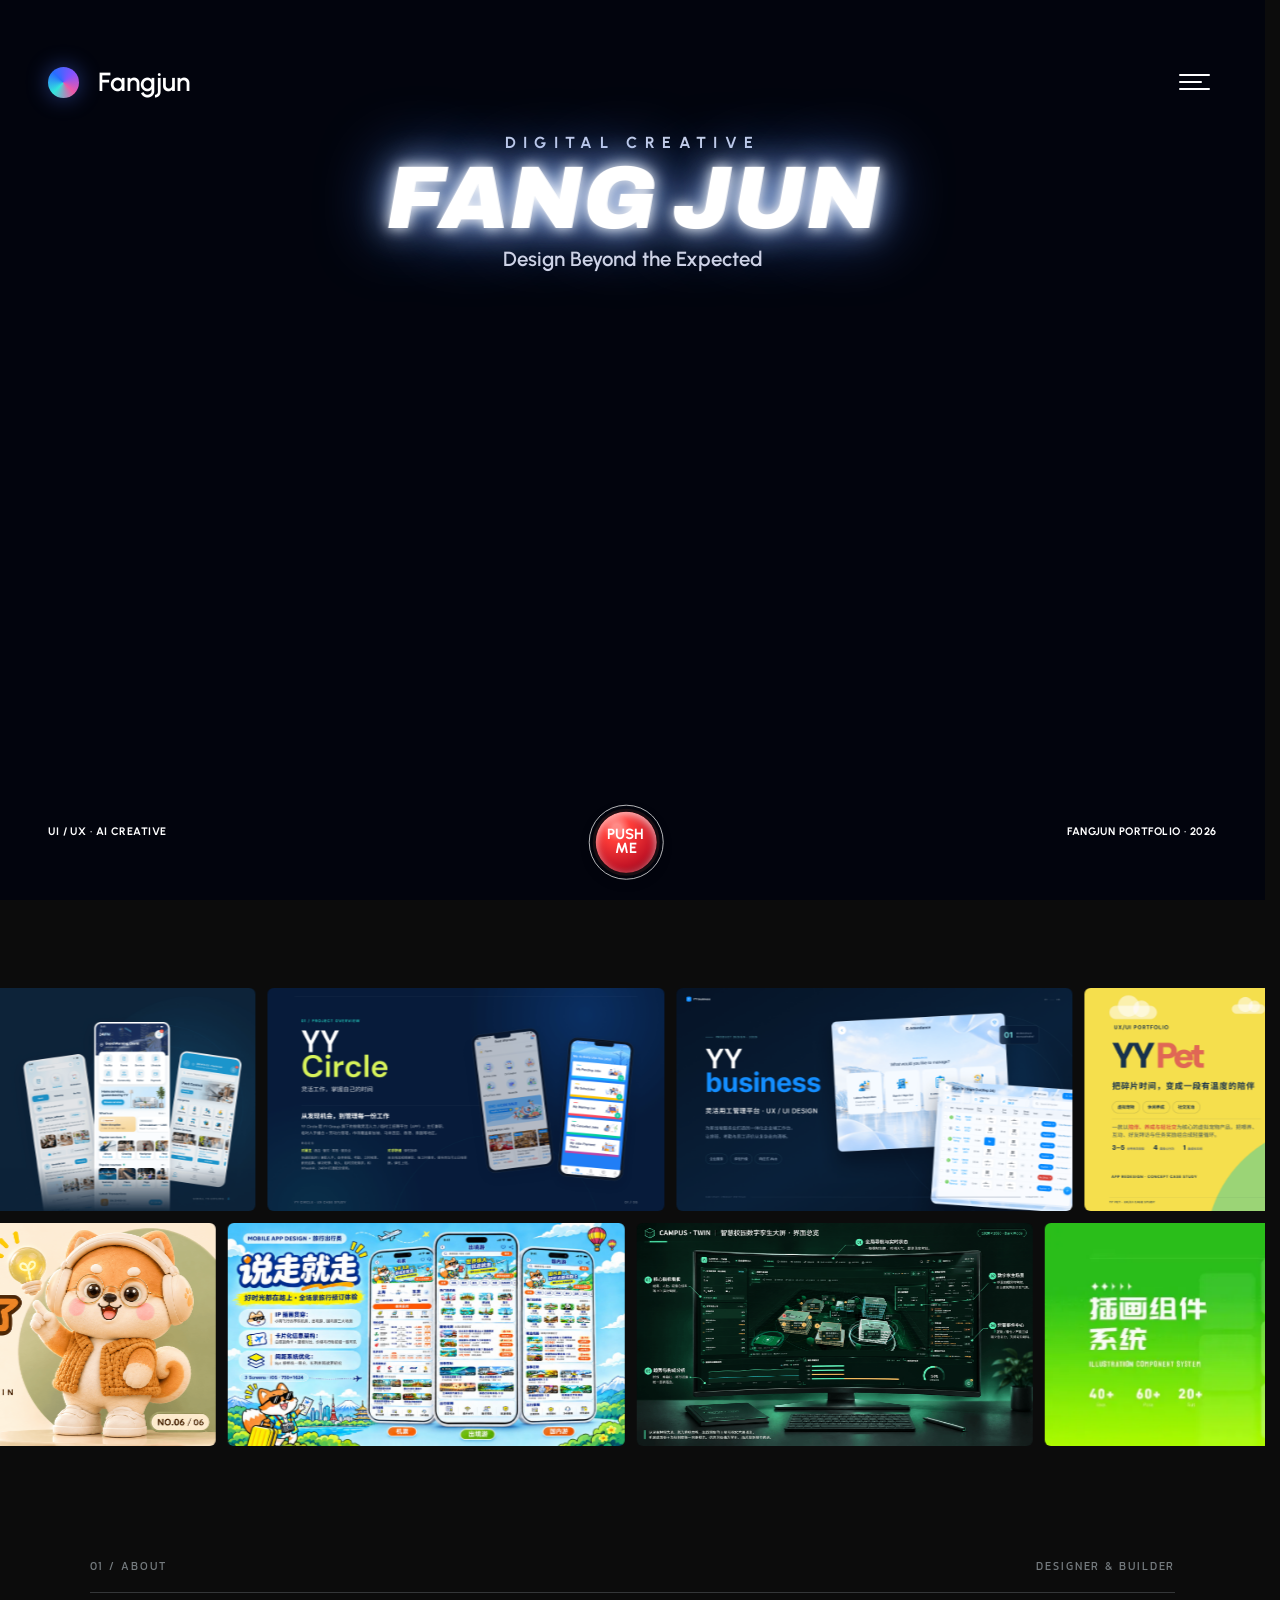
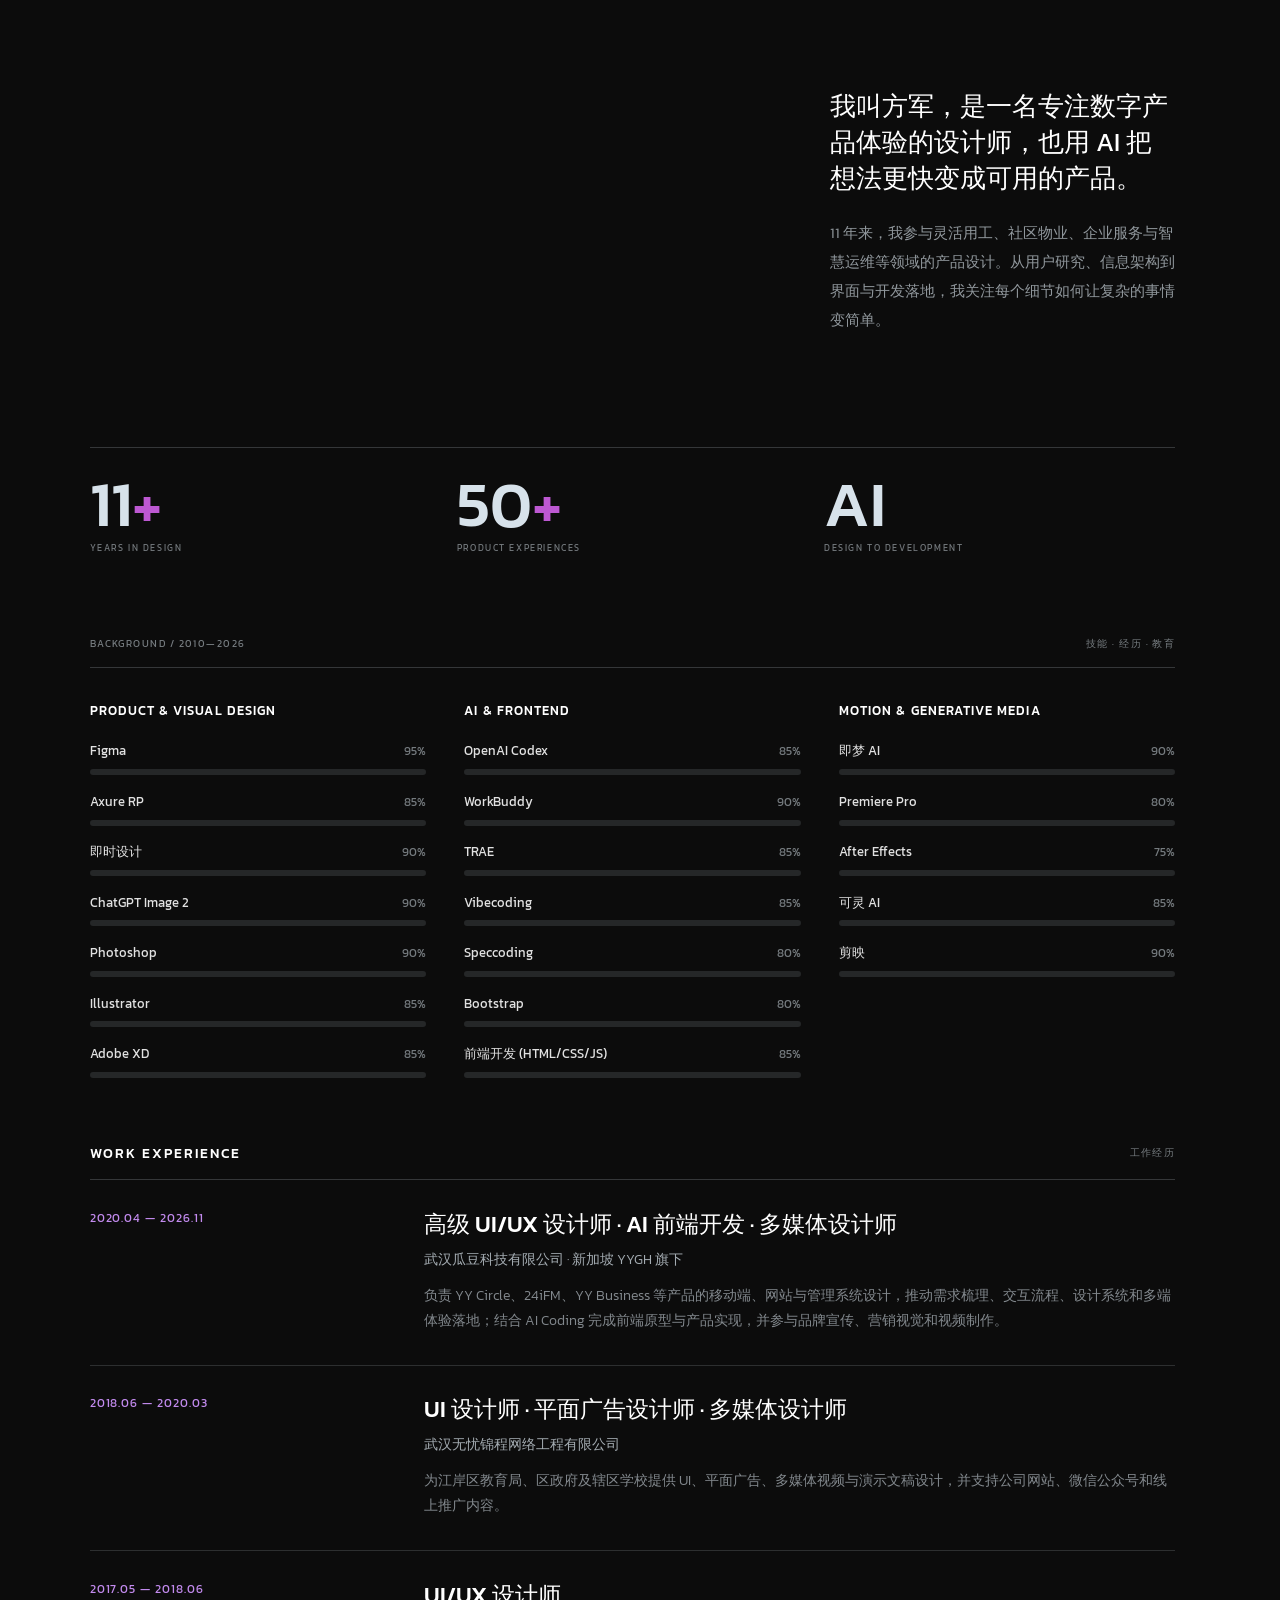
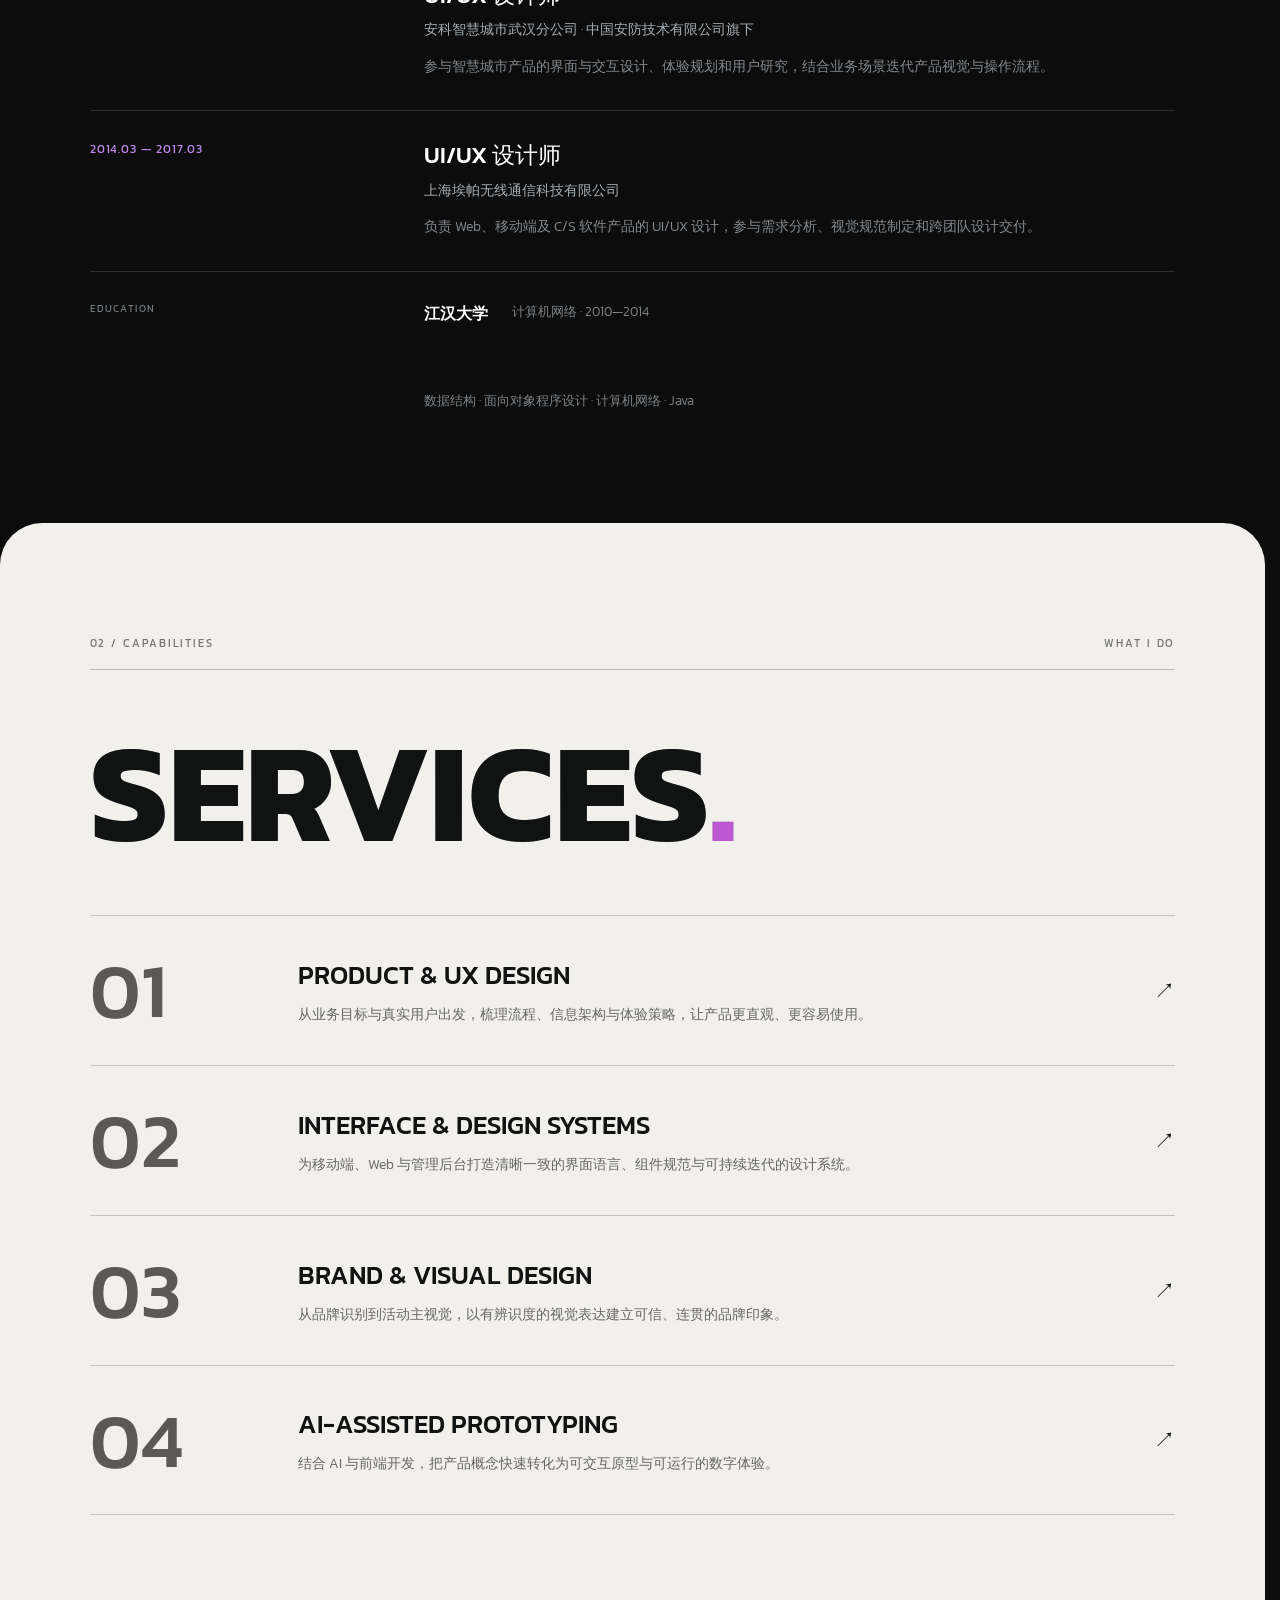
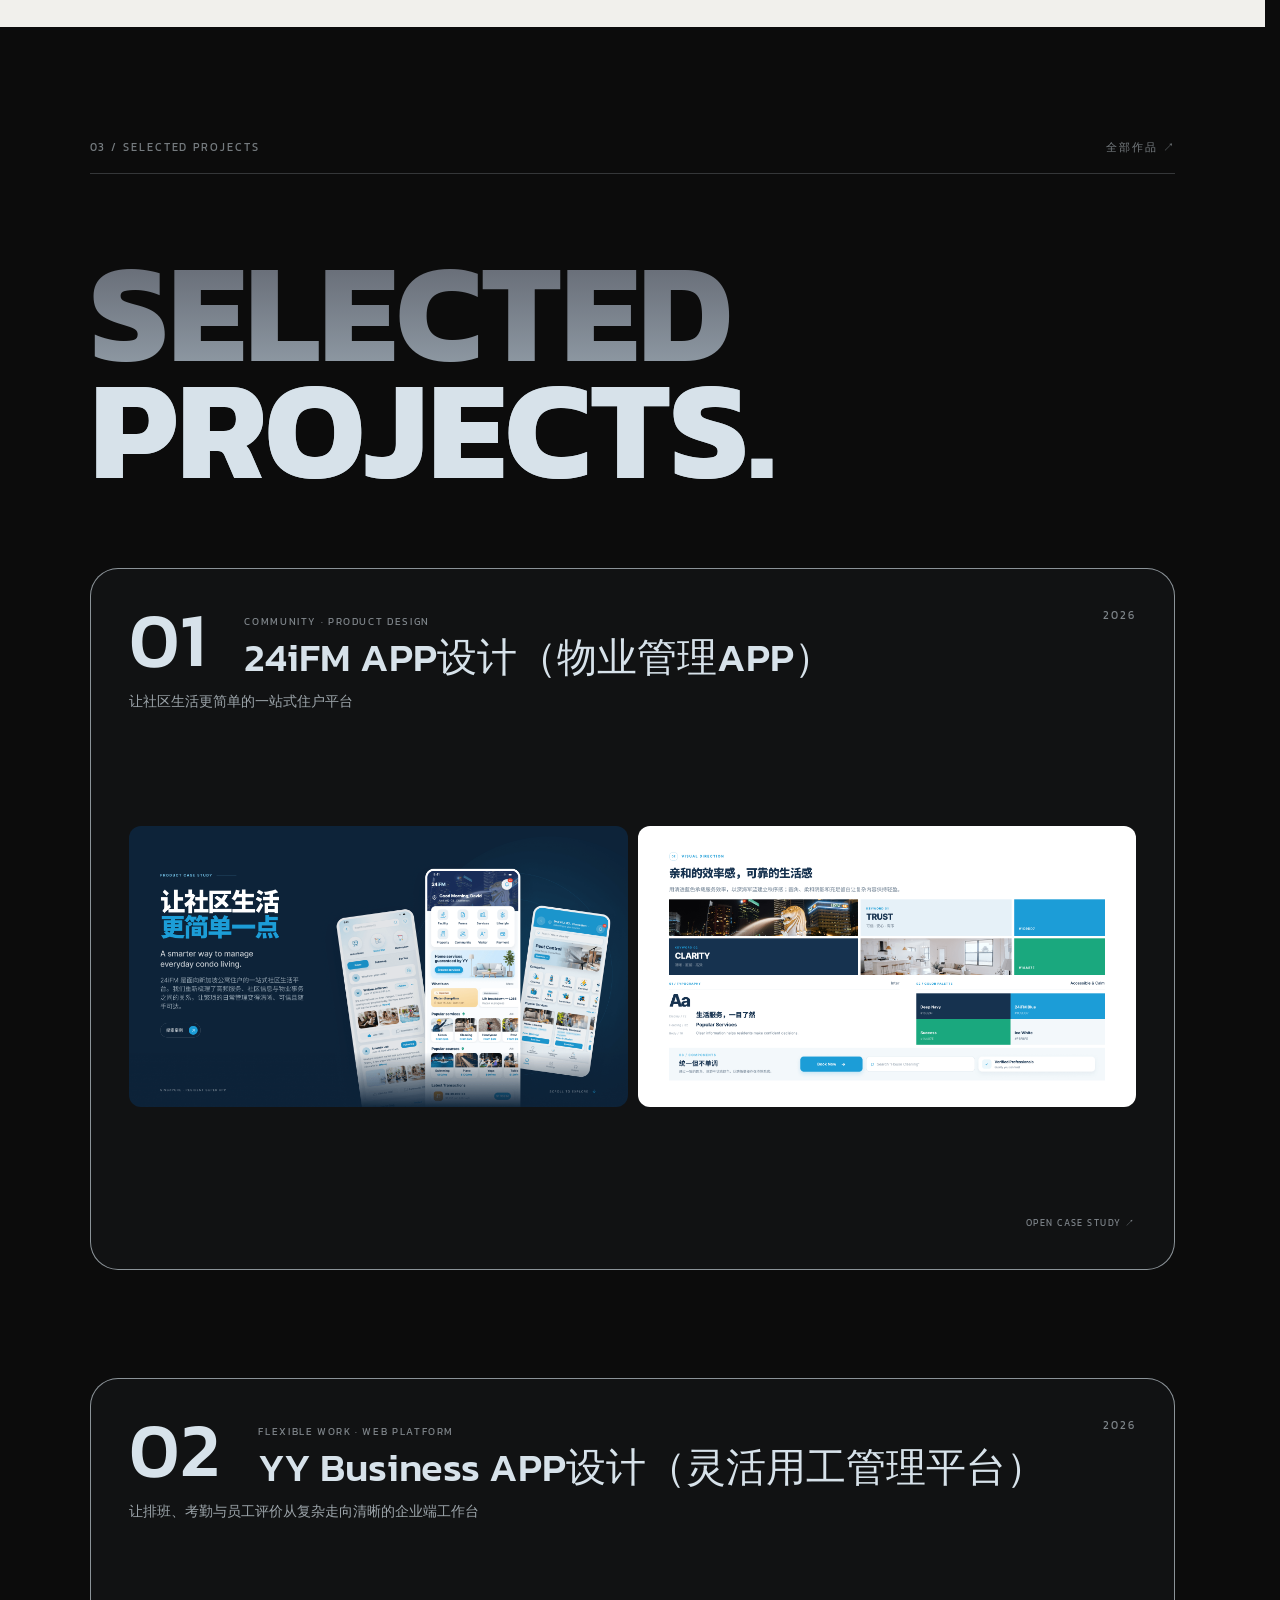
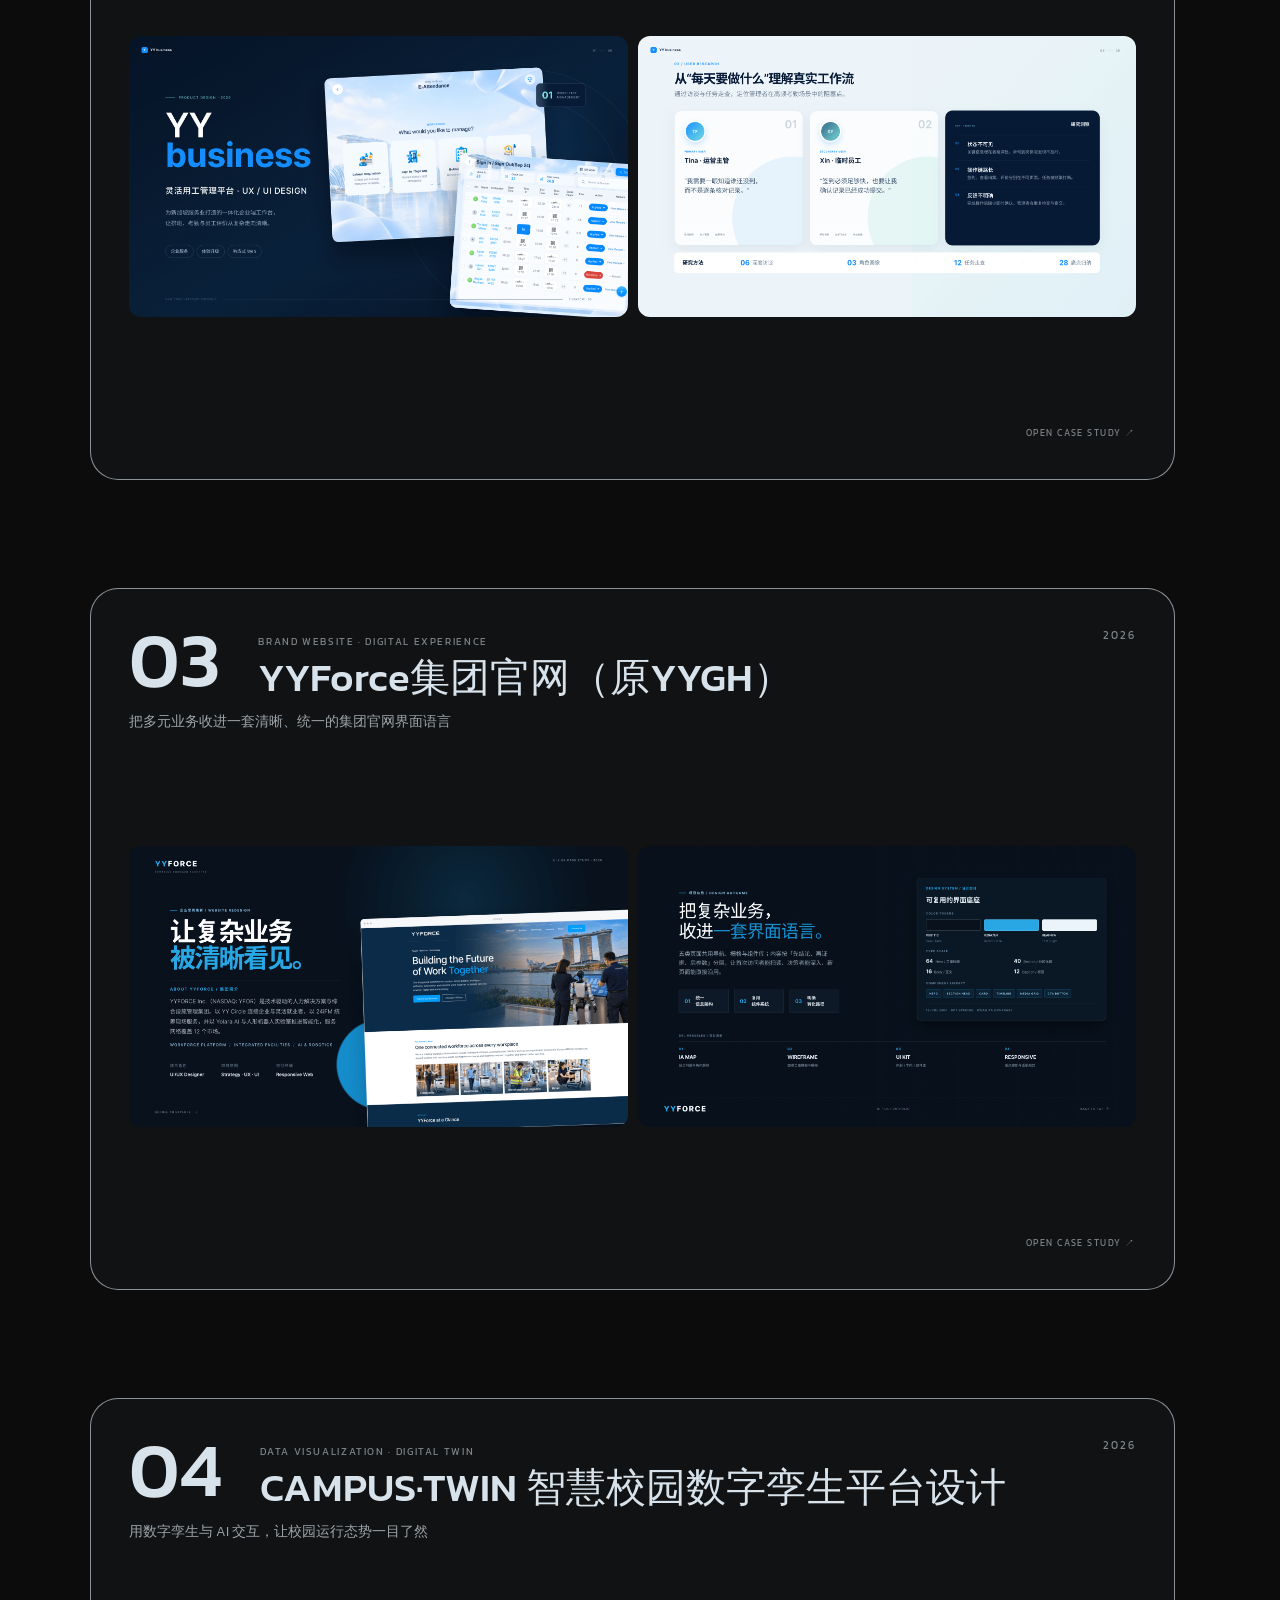
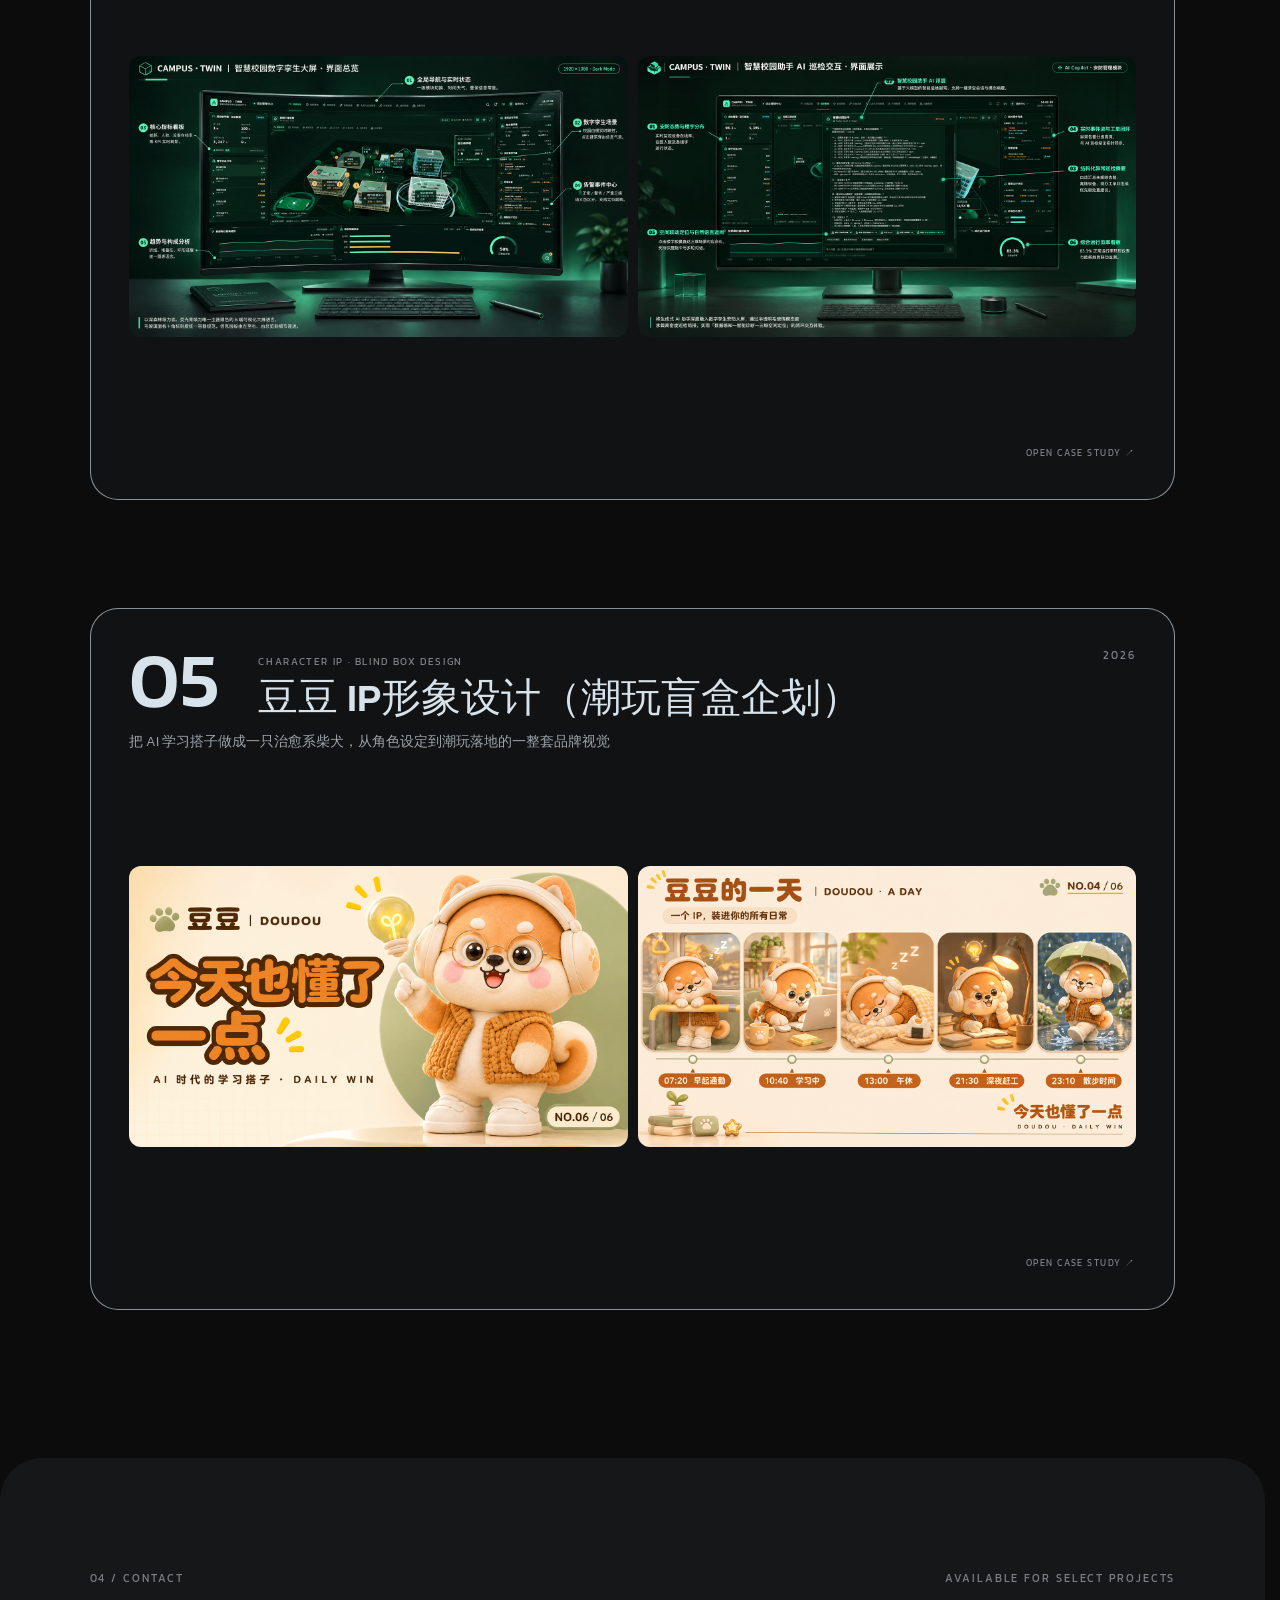
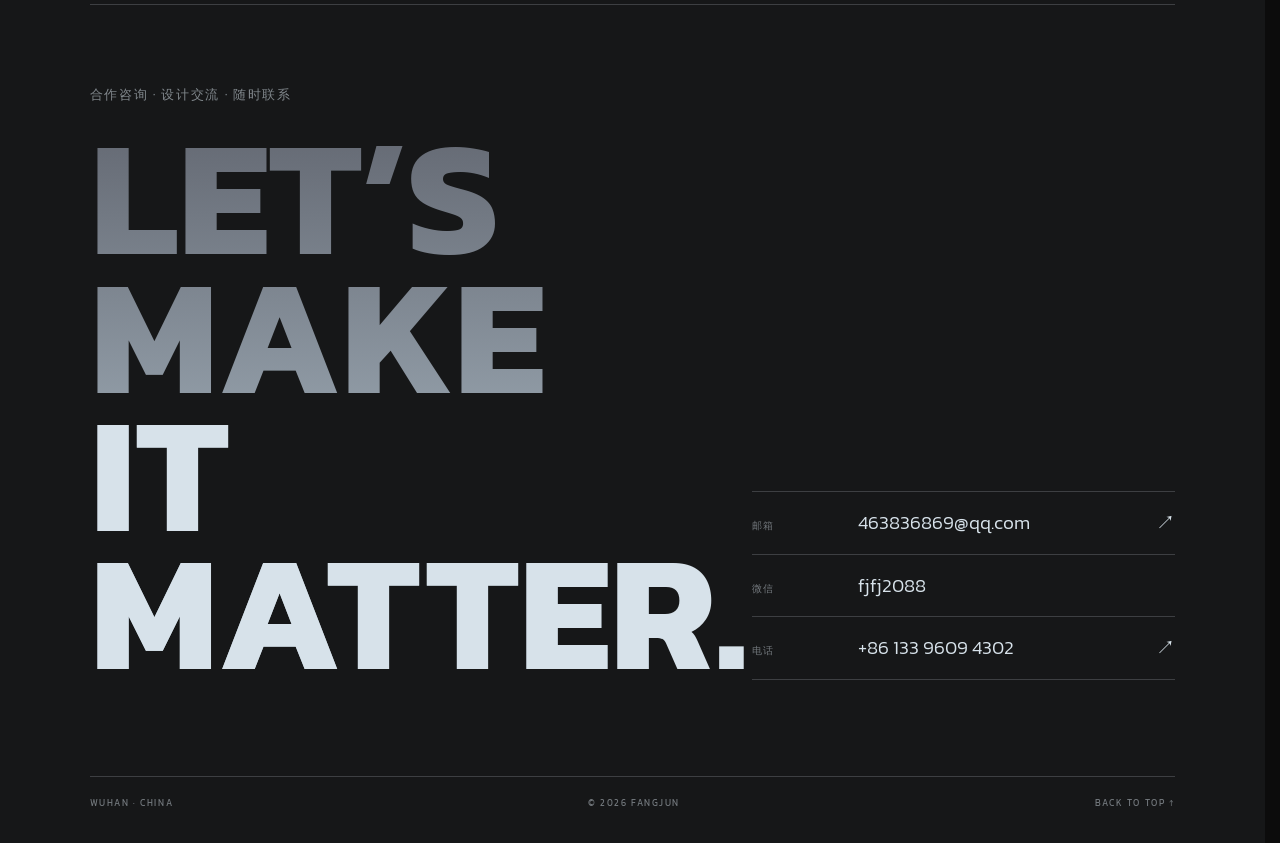
==== commit 5be0751b: "作品集内容与视觉更新：新增说走就走/豆豆作品，统一三页间距 - 新增作品：说走就走·旅行出行App与小程序设计、豆豆 IP形象设计（潮玩盲盒企划），首页精选卡片同步展示豆豆 - 替换插画组件库详情图与" ====
--- a/index.html
+++ b/index.html
@@ -537,6 +537,18 @@
           <div class="project-gallery project-gallery--brand"><img src="assets/works/yyforce/01.png" alt="YYForce 集团官网首页" loading="lazy"><img src="assets/works/yyforce/03.png" alt="YYForce 集团官网内页" loading="lazy"></div>
           <span class="project-hint">OPEN CASE STUDY ↗</span>
         </article>
+        <article class="project-card work-item" style="--card-index:3">
+          <div class="project-card-head"><span class="project-number">04</span><div><span class="project-category">DATA VISUALIZATION · DIGITAL TWIN</span><h3 class="work-name">CAMPUS·TWIN 智慧校园数字孪生平台设计</h3></div><span class="project-year">2026</span></div>
+          <p class="project-summary">用数字孪生与 AI 交互，让校园运行态势一目了然</p>
+          <div class="project-gallery project-gallery--app"><img src="assets/works/campus/01.png" alt="CAMPUS·TWIN 管理大屏界面" loading="lazy"><img src="assets/works/campus/03.png" alt="CAMPUS·TWIN AI 智能巡检助手" loading="lazy"></div>
+          <span class="project-hint">OPEN CASE STUDY ↗</span>
+        </article>
+        <article class="project-card work-item" style="--card-index:4">
+          <div class="project-card-head"><span class="project-number">05</span><div><span class="project-category">CHARACTER IP · BLIND BOX DESIGN</span><h3 class="work-name">豆豆 IP形象设计（潮玩盲盒企划）</h3></div><span class="project-year">2026</span></div>
+          <p class="project-summary">把 AI 学习搭子做成一只治愈系柴犬，从角色设定到潮玩落地的一整套品牌视觉</p>
+          <div class="project-gallery project-gallery--brand"><img src="assets/works/doudou/01.png" alt="豆豆社媒封面 Banner" loading="lazy"><img src="assets/works/doudou/04.png" alt="豆豆的一天时间轴长卷" loading="lazy"></div>
+          <span class="project-hint">OPEN CASE STUDY ↗</span>
+        </article>
       </div>
     </section>
 
@@ -548,9 +560,9 @@
           <h2 class="display-heading">Let’s make<br><span>it matter.</span></h2>
         </div>
         <div class="contact-methods">
-          <div class="contact-method"><span>EMAIL</span><a href="mailto:463836869@qq.com">463836869@qq.com <span aria-hidden="true">↗</span></a></div>
-          <div class="contact-method"><span>WECHAT</span><p>fjfj2088</p></div>
-          <div class="contact-method"><span>PHONE</span><a href="tel:+8613396094302">+86 133 9609 4302 <span aria-hidden="true">↗</span></a></div>
+          <div class="contact-method"><span>邮箱</span><a href="mailto:463836869@qq.com">463836869@qq.com <span aria-hidden="true">↗</span></a></div>
+          <div class="contact-method"><span>微信</span><p>fjfj2088</p></div>
+          <div class="contact-method"><span>电话</span><a href="tel:+8613396094302">+86 133 9609 4302 <span aria-hidden="true">↗</span></a></div>
         </div>
       </div>
       <div class="contact-bottom"><span>WUHAN · CHINA</span><span>© 2026 FANGJUN</span><a href="#top">BACK TO TOP ↑</a></div>
--- a/assets/css/modal.css
+++ b/assets/css/modal.css
@@ -236,7 +236,14 @@
     min-height: 100%;
     box-shadow: none;
   }
-  .work-modal-close { display: none; }
+  .work-modal-close {
+    display: flex;
+    top: calc(var(--navbar-height, 4.8rem) + 0.75rem);
+    right: clamp(0.75rem, 4vw, 1.5rem);
+    width: 44px;
+    height: 44px;
+    background: rgba(18, 19, 21, 0.92);
+  }
   .work-modal-header { padding: 1.75rem var(--layout-padding-x, 1.5rem) 1rem; }
   .work-modal-body { padding: 1.25rem var(--layout-padding-x, 1.5rem) 2.5rem; }
 }
--- a/assets/css/redesign.css
+++ b/assets/css/redesign.css
@@ -59,7 +59,7 @@
 .about-stats strong { font-size: clamp(2.5rem, 5vw, 4.5rem); font-weight: 500; color: #d7e2ea; line-height: 1; }
 .about-stats strong span { color: #bd58d2; }
 .about-stats div > span { color: rgba(215,226,234,.5); font-size: .58rem; }
-.services { background: #f1f0ec; color: #111212; border-radius: 42px 42px 0 0; padding: 6rem clamp(1.25rem, 7vw, 7rem) 8rem; }
+.services { background: #f1f0ec; color: #111212; border-radius: 42px 42px 0 0; padding: 7rem clamp(1.25rem, 7vw, 7rem); }
 .services-inner { max-width: 1320px; margin: 0 auto; }
 .section-label--dark { color: rgba(17,18,18,.56); border-color: rgba(17,18,18,.23); }
 .services .display-heading { color: #111212; -webkit-text-fill-color: #111212; margin: 4rem 0 4rem; }
@@ -86,12 +86,14 @@
 .project-gallery { flex: 1; min-height: 260px; display: grid; grid-template-columns: 1fr 1fr; align-content: center; gap: 10px; overflow: hidden; }
 .project-gallery img { width: 100%; aspect-ratio: 16 / 9; height: auto; object-fit: cover; object-position: center center; border-radius: 12px; background: #202122; }
 .project-hint { margin-top: 1rem; align-self: flex-end; color: rgba(215,226,234,.54); font-size: .57rem; }
-.creator-contact { padding-top: 5rem; padding-bottom: 1.5rem; background: #161718; border-radius: 42px 42px 0 0; }
+.creator-contact { padding-top: 7rem; padding-bottom: 1.5rem; background: #161718; border-radius: 42px 42px 0 0; }
 .contact-eyebrow { margin: 5rem 0 1.1rem; color: rgba(215,226,234,.55); font-size: .8rem; letter-spacing: .13em; text-transform: uppercase; }
 .creator-contact .display-heading { font-size: clamp(4.5rem, 13vw, 12rem); }
 .contact-email { display: inline-flex; align-items: center; gap: 2rem; margin-top: 2.5rem; padding-bottom: .65rem; border-bottom: 1px solid rgba(215,226,234,.5); font-size: clamp(1.1rem, 2.4vw, 2rem); font-weight: 300; }
 .contact-email:hover { border-color: #bd58d2; }
 .contact-bottom { display: flex; justify-content: space-between; gap: 1rem; border-top: 1px solid rgba(215,226,234,.2); margin-top: 7rem; padding: 1.2rem 0 .5rem; color: rgba(215,226,234,.48); font-size: .58rem; }
+.contact-bottom a { color: inherit; }
+.contact-bottom a:hover { color: #d4a0ff; }
 .reveal-up { opacity: 0; transform: translateY(28px); transition: opacity .8s ease, transform .8s cubic-bezier(.2,.7,.2,1); }
 .reveal-up.is-visible { opacity: 1; transform: translateY(0); }
 
@@ -124,7 +126,7 @@
   .about-stats { gap: .5rem; padding-top: 1rem; }
   .about-stats strong { font-size: 2.4rem; }
   .about-stats div > span { font-size: .47rem; letter-spacing: .11em; }
-  .services { border-radius: 28px 28px 0 0; padding: 4.5rem 1.25rem 5rem; }
+  .services { border-radius: 28px 28px 0 0; padding: 4.5rem 1.25rem 4.5rem; }
   .services .display-heading { margin: 3rem 0; }
   .service-row { min-height: 125px; grid-template-columns: 48px 1fr 18px; gap: .7rem; padding: 1.2rem 0; }
   .service-number { font-size: 2.1rem; }
@@ -133,14 +135,14 @@
   .service-arrow { font-size: 1rem; }
   .projects > .display-heading { margin: 3rem 0 1rem; }
   .project-stack { padding-top: 1.5rem; }
-  .project-card { top: 74px; min-height: 72vh; border-radius: 20px; padding: 1rem; margin-bottom: 9vh; }
+  .project-card { top: 74px; min-height: 0; border-radius: 20px; padding: 1rem; margin-bottom: 9vh; }
   .project-card-head { gap: .8rem; }
   .project-number { font-size: 2.4rem; }
   .project-category { font-size: .48rem; letter-spacing: .1em; }
   .project-card h3 { font-size: 1.35rem; }
   .project-year { font-size: .54rem; }
   .project-summary { font-size: .74rem; margin: .65rem 0 1rem; }
-  .project-gallery { min-height: 0; grid-template-columns: 1fr; gap: 0; }
+  .project-gallery { flex: none; min-height: 0; grid-template-columns: 1fr; gap: 0; align-content: start; }
   .project-gallery img { border-radius: 8px; }
   .project-gallery img:nth-child(n+2) { display: none; }
   .project-hint { font-size: .49rem; }
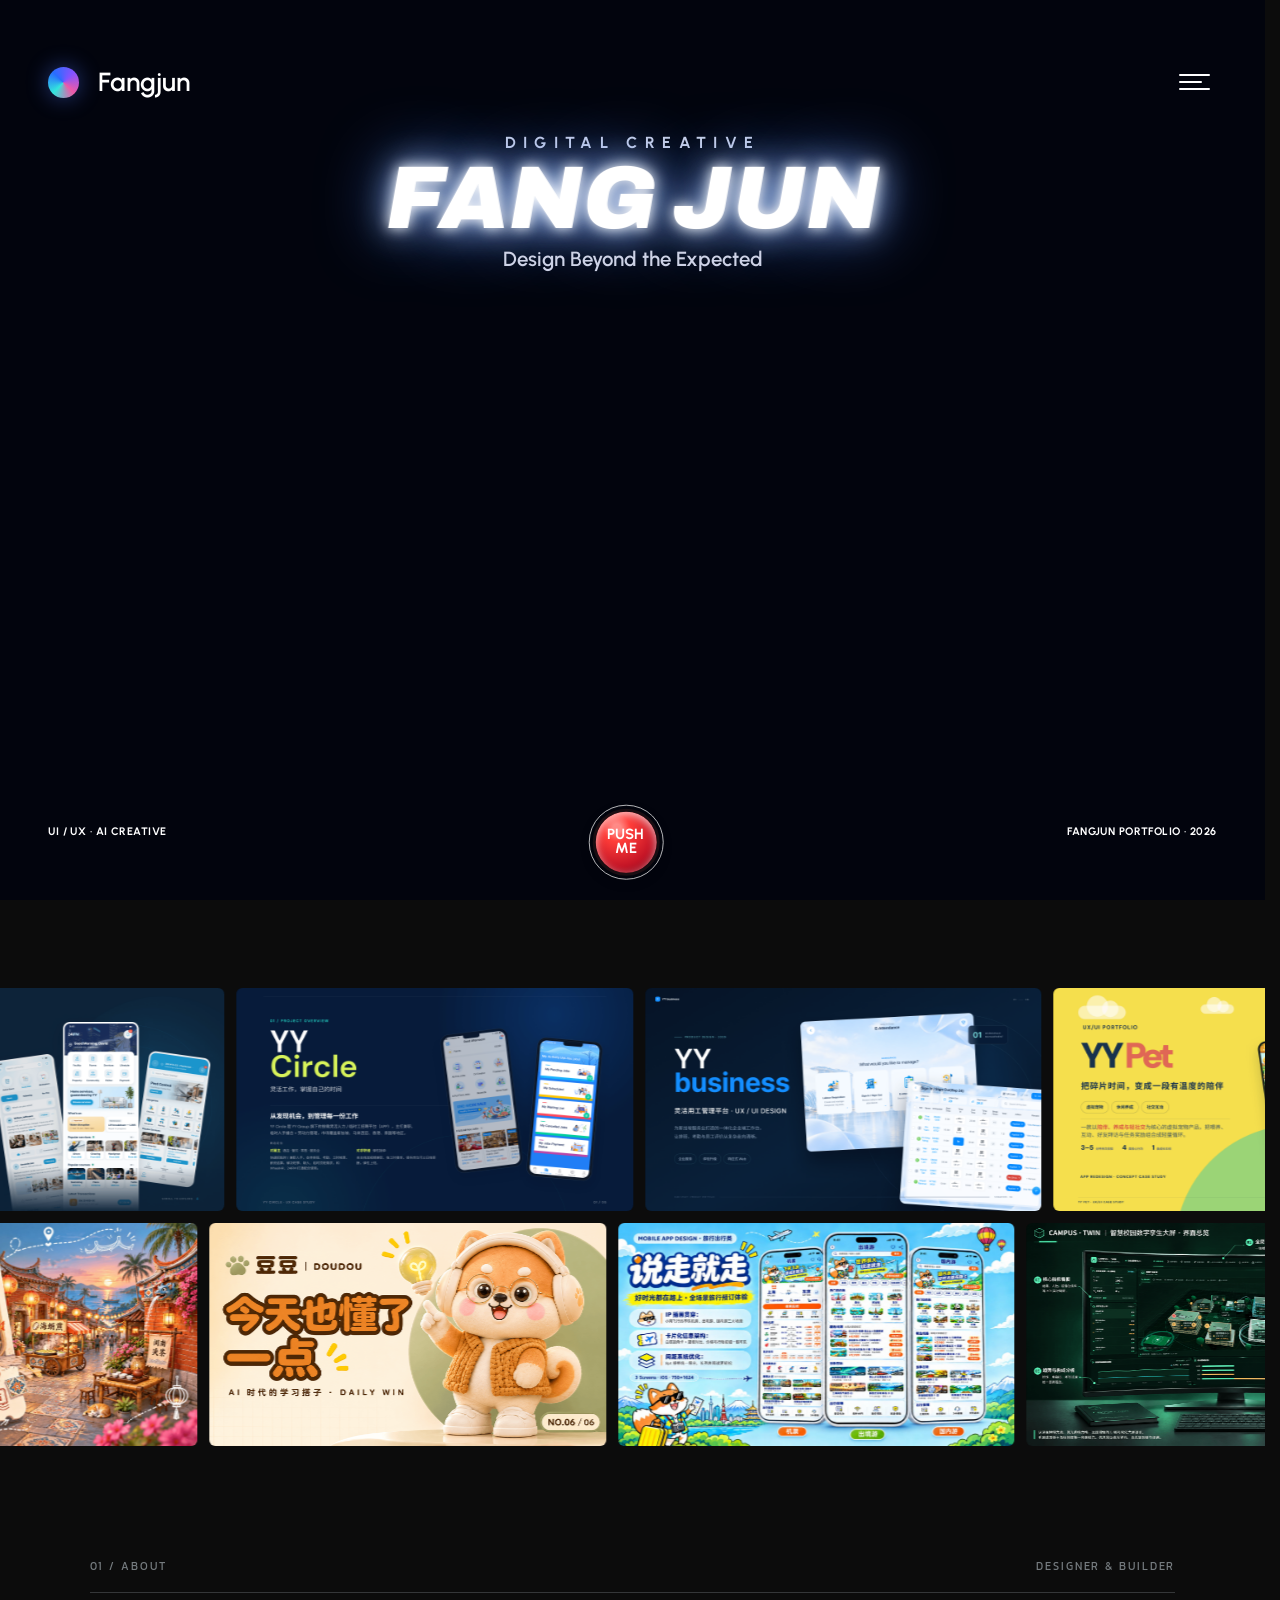
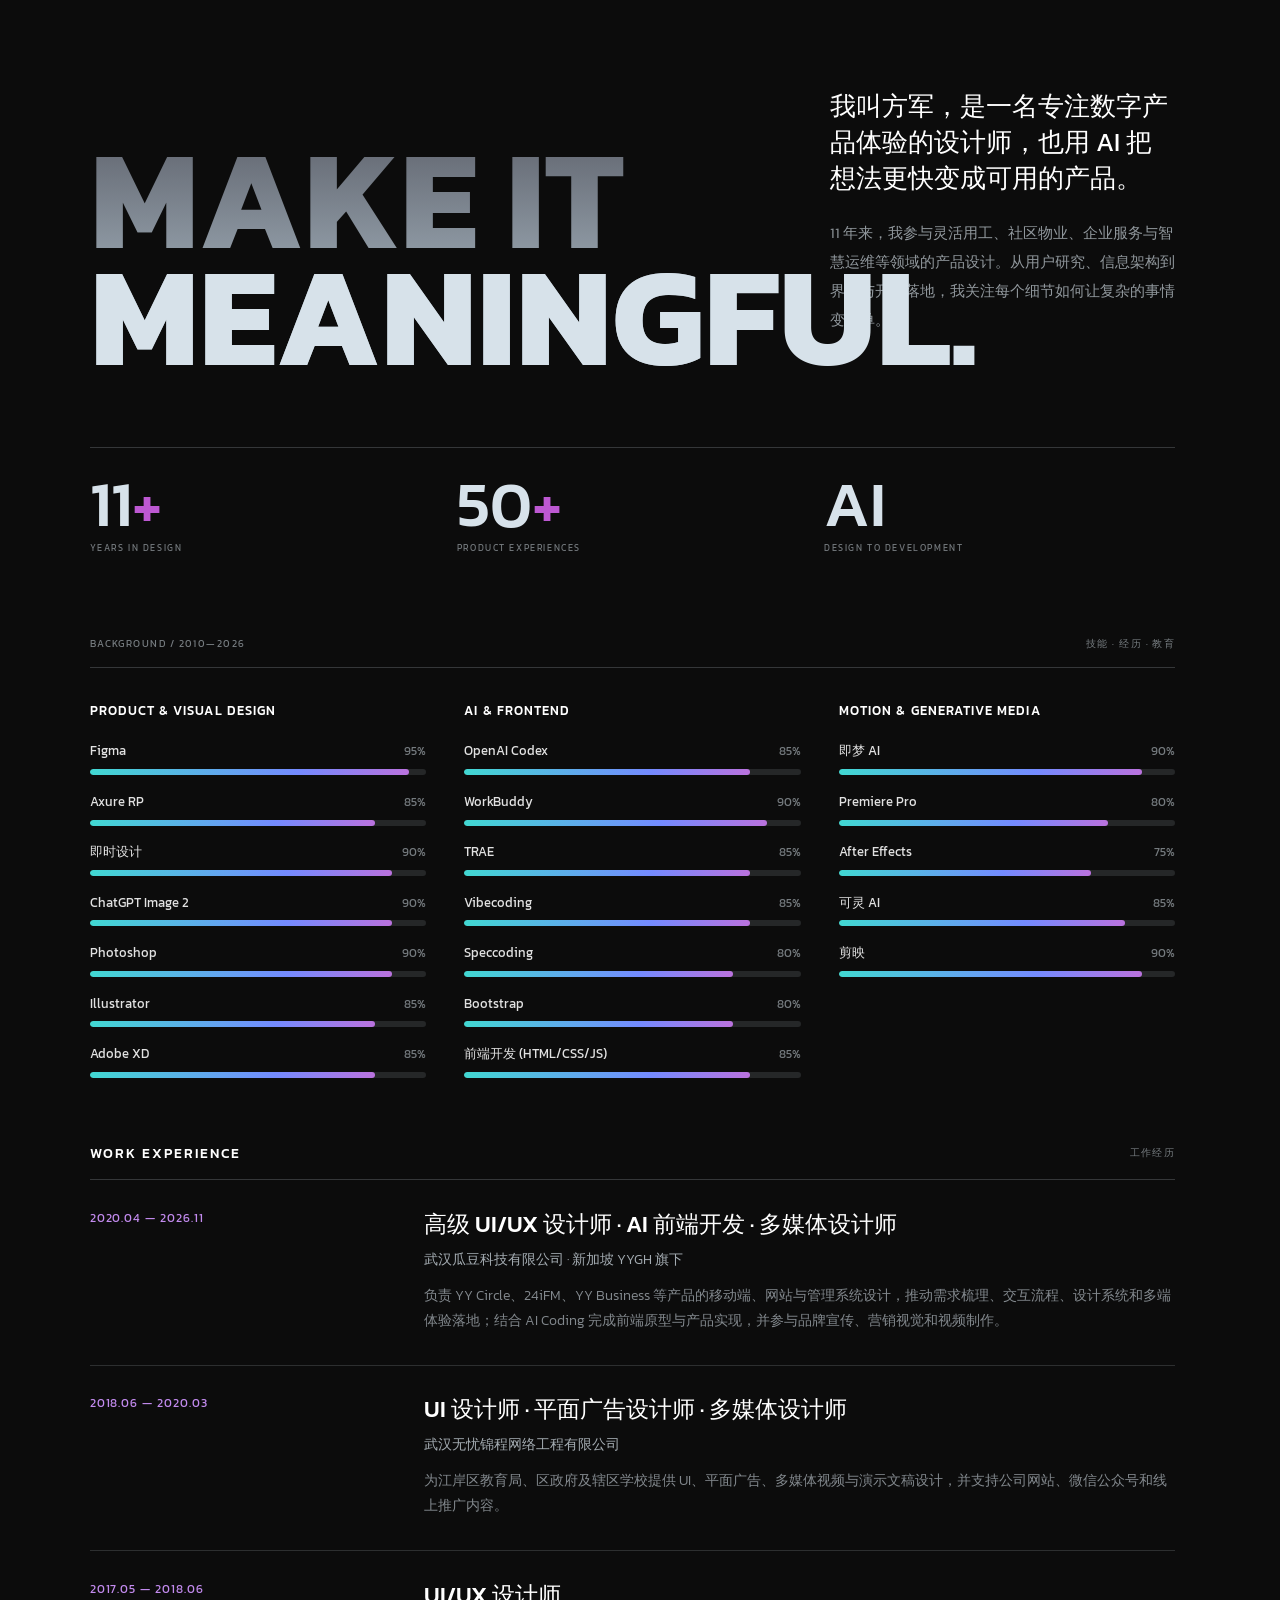
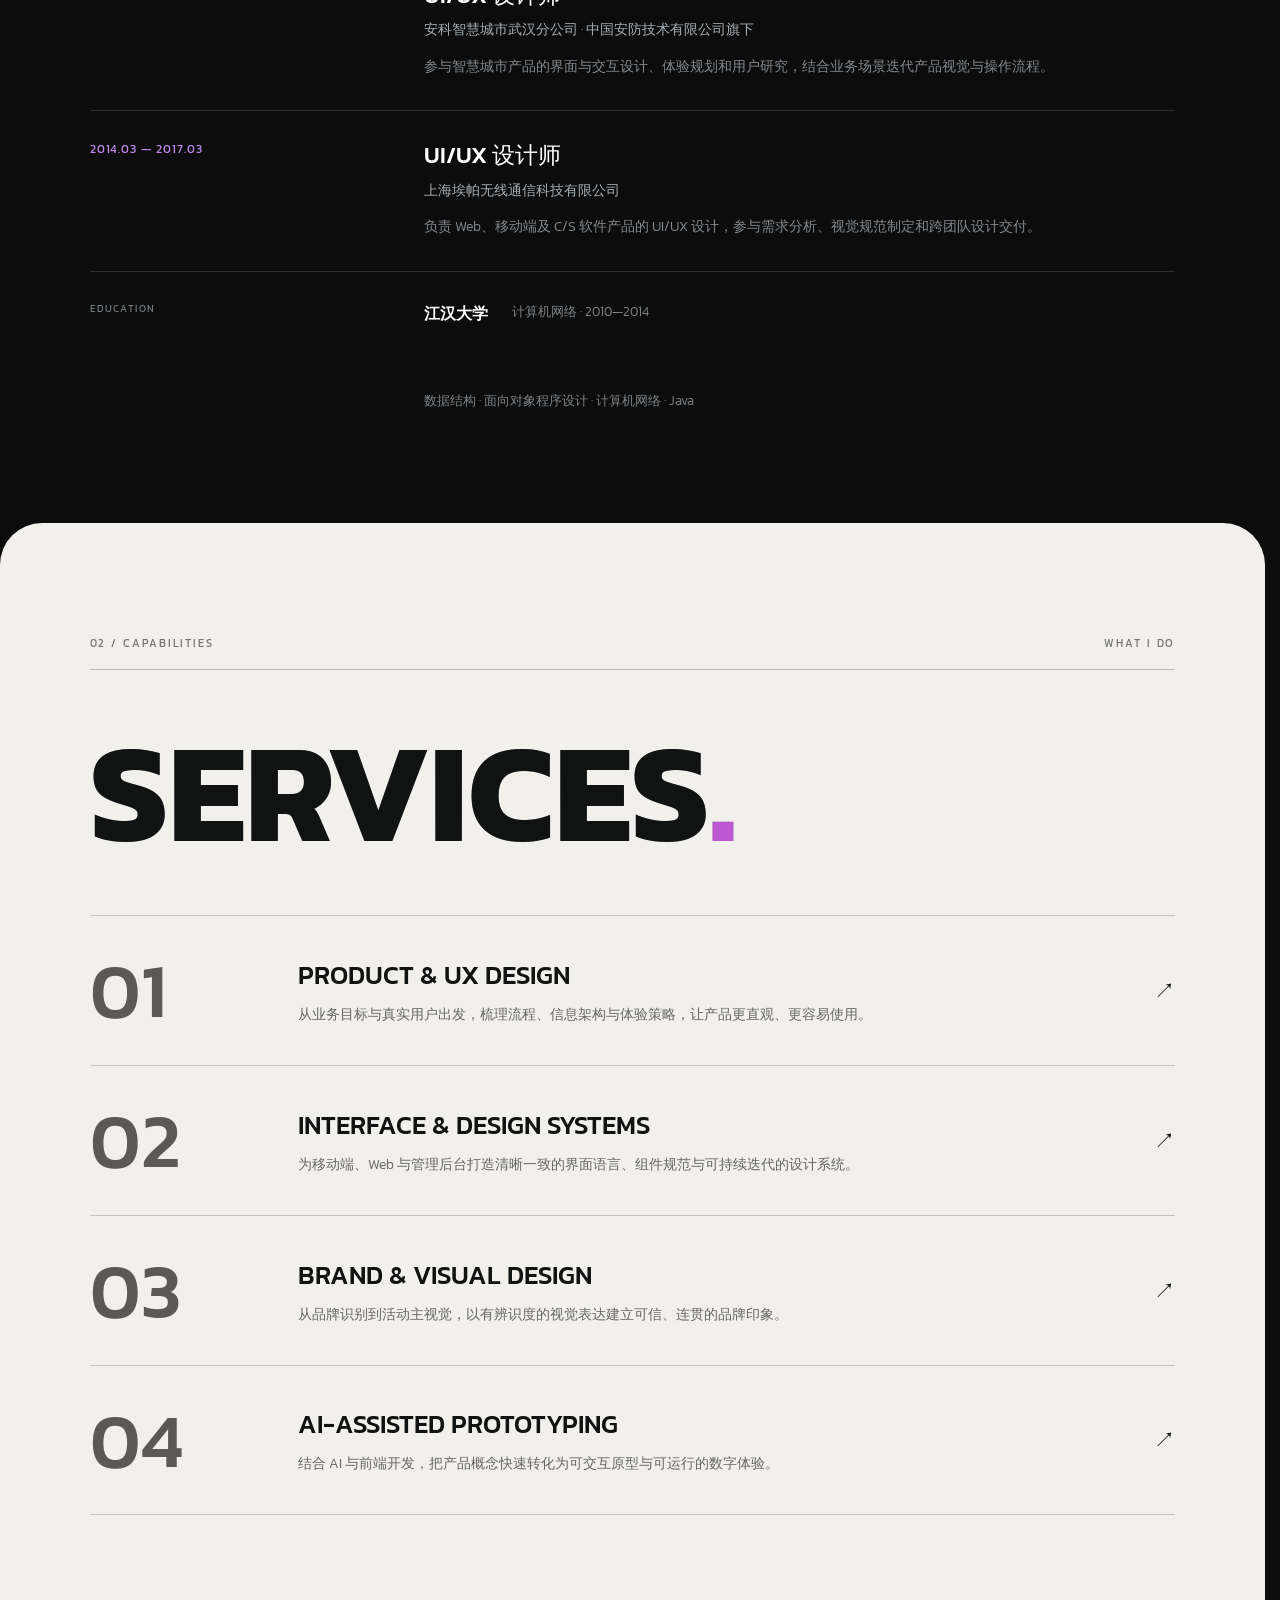
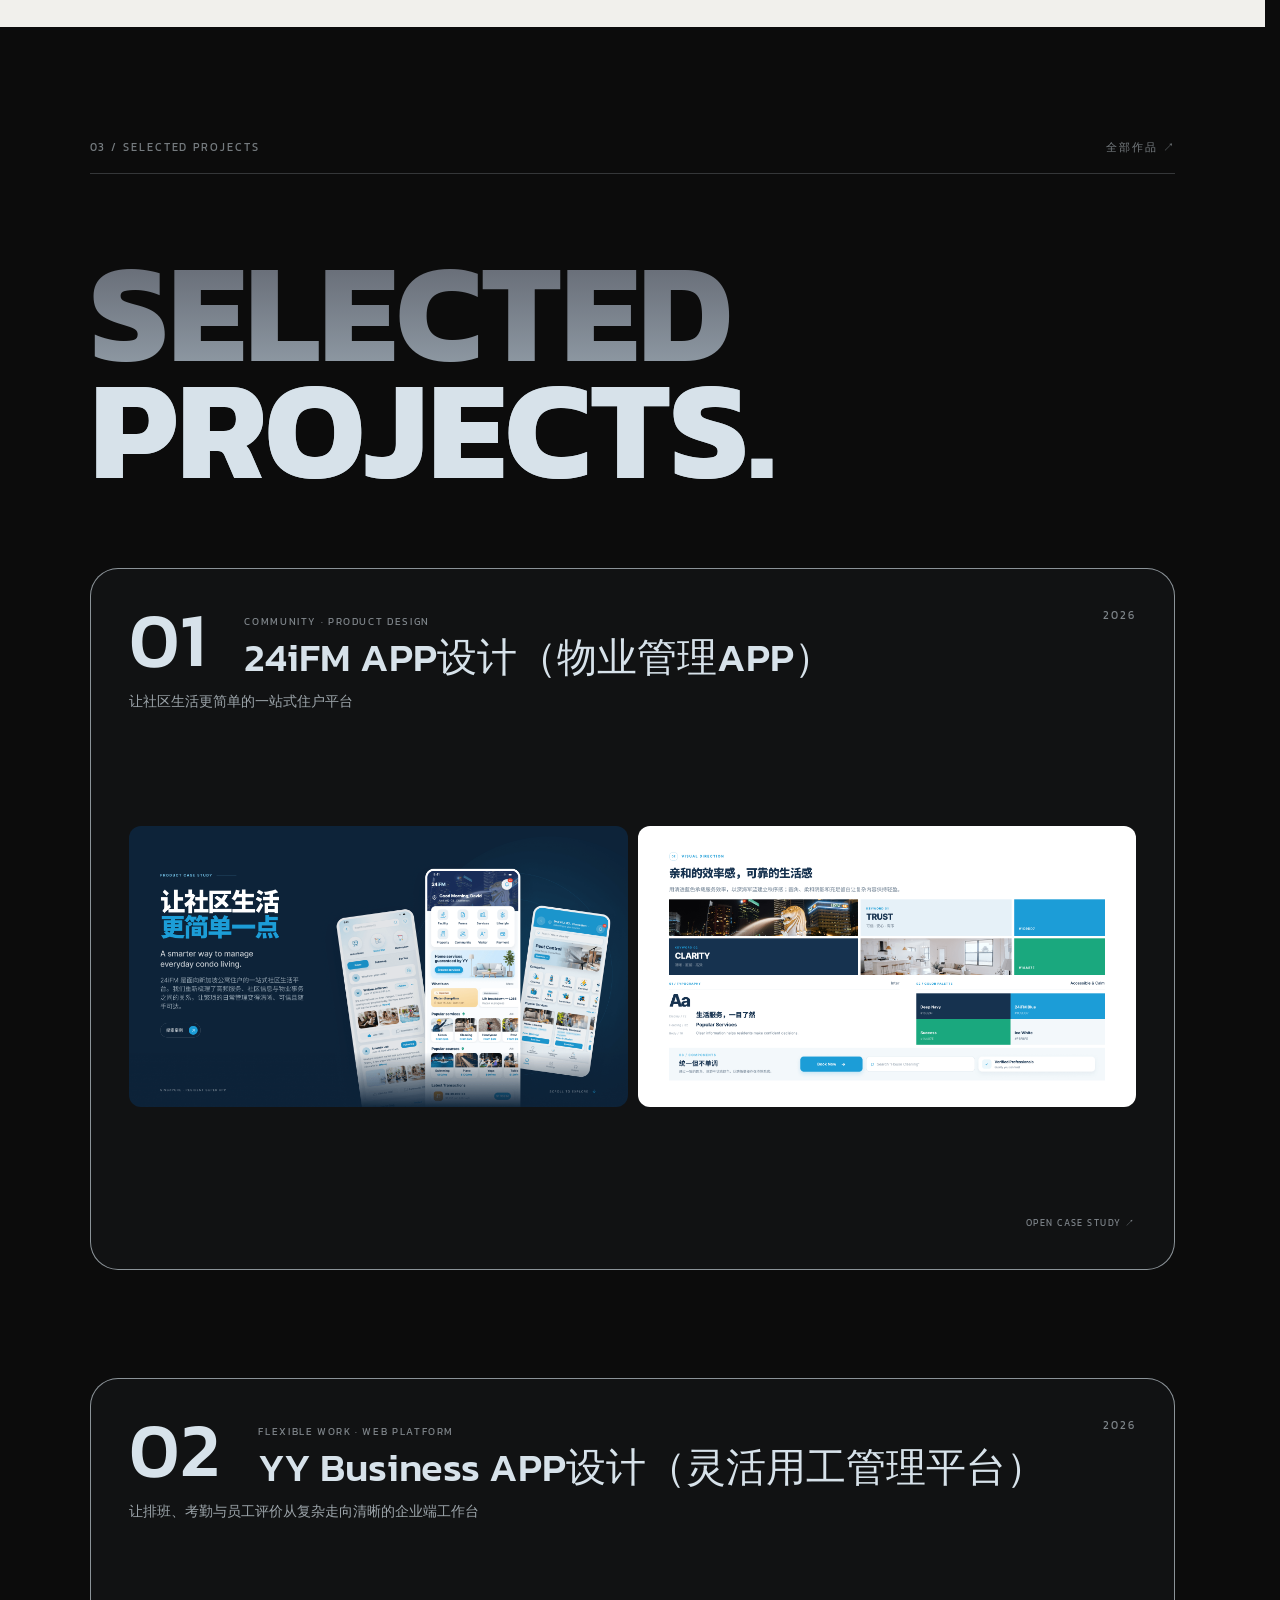
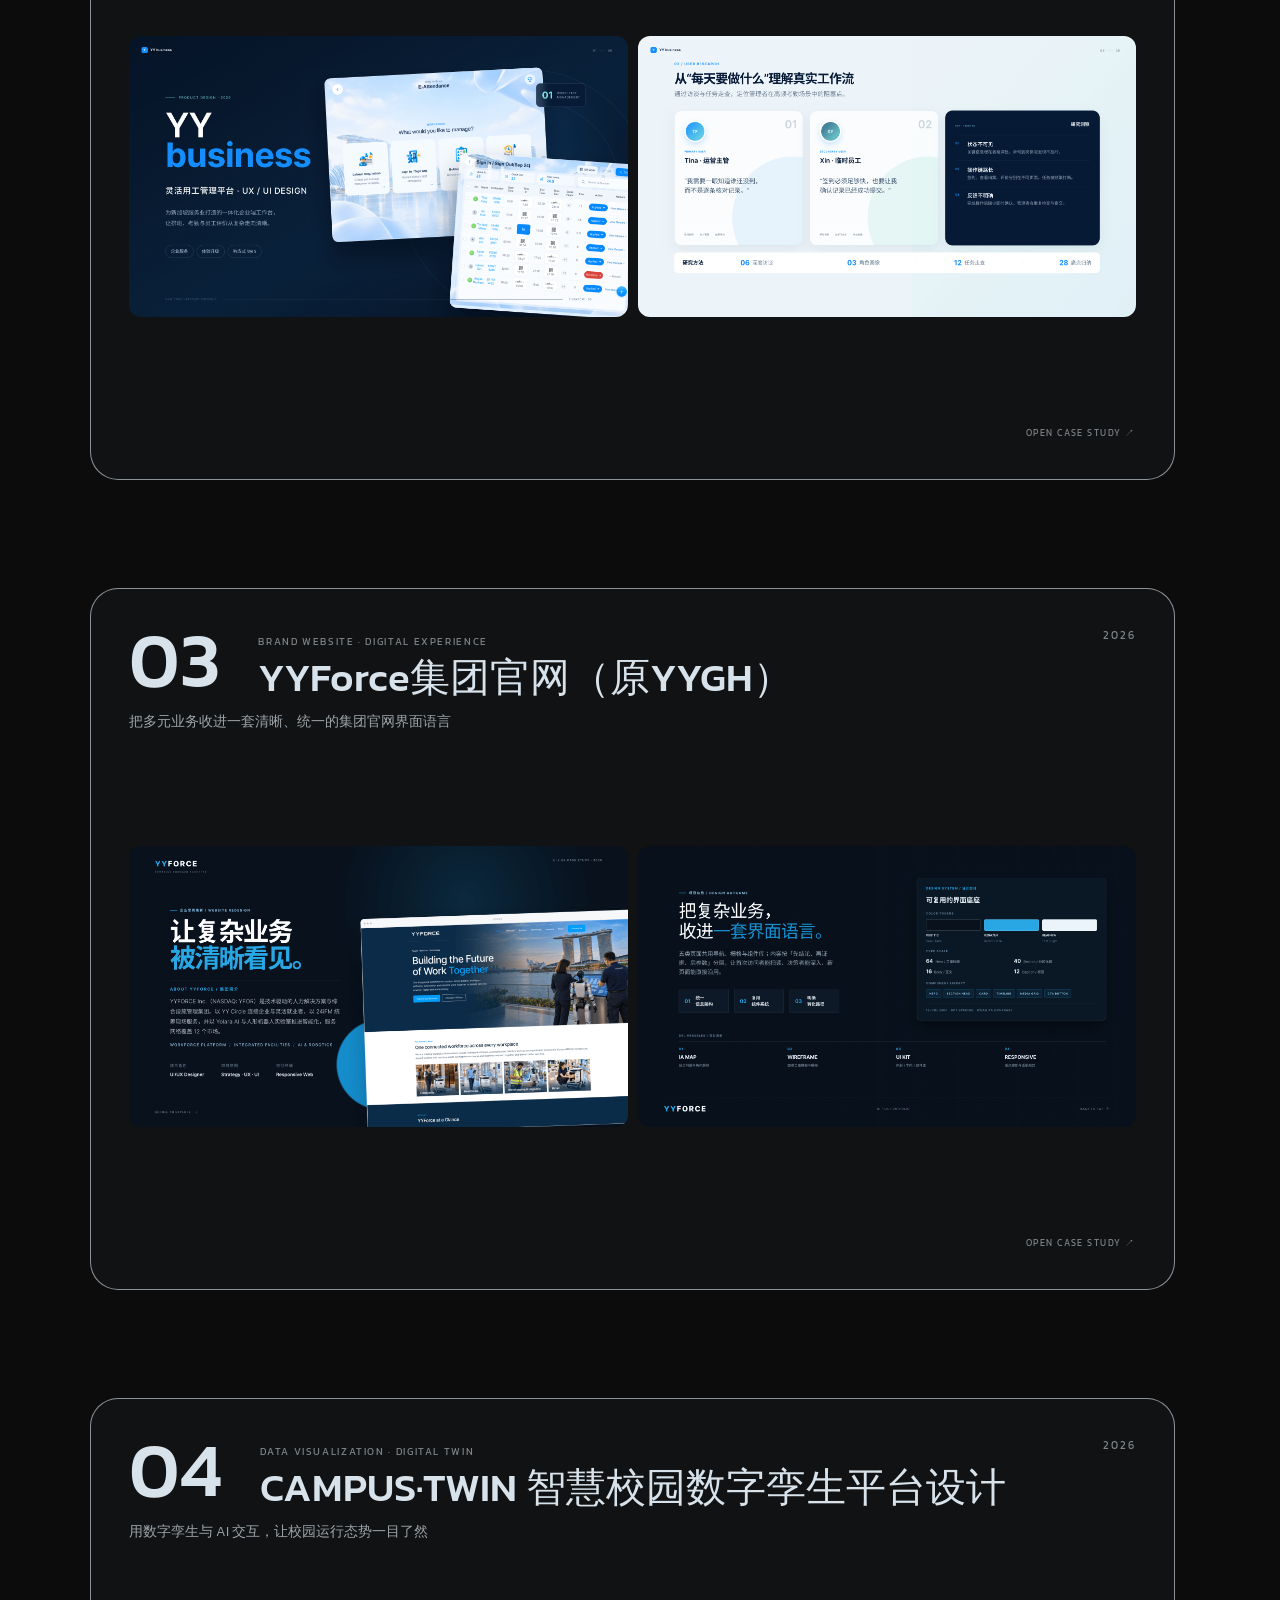
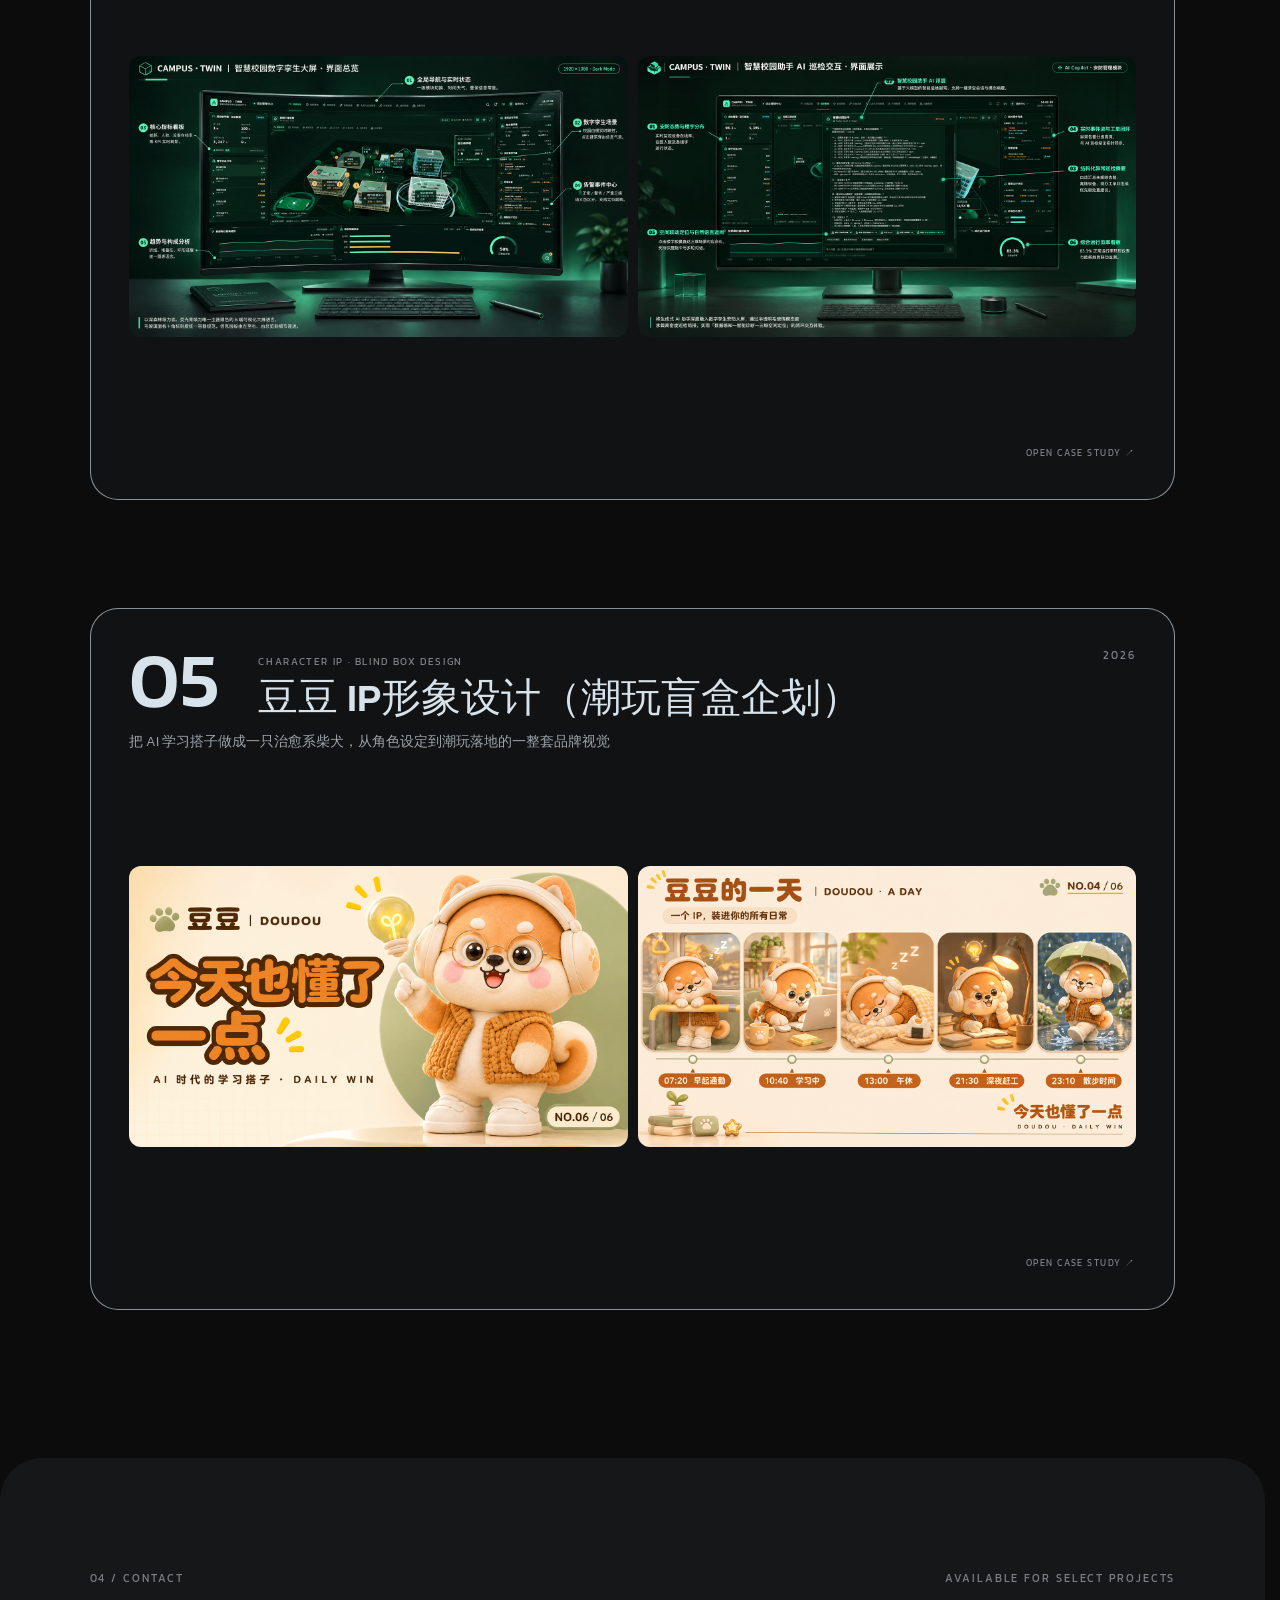
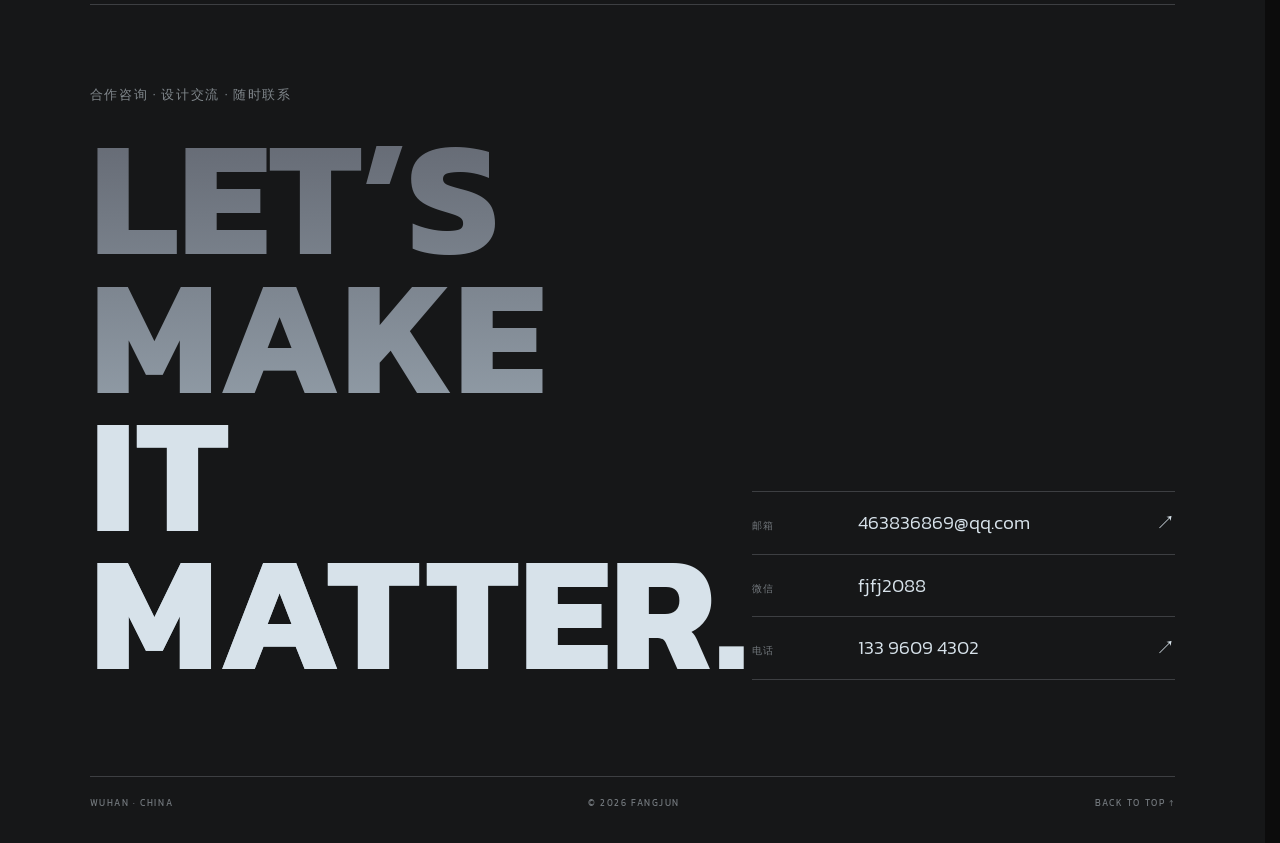
==== commit c57a3b8d: "作品集更新：新增慢游票海报作品、合并分类与细节优化 - 新增作品：城市慢游票·文旅海报系列设计（9 张城市文旅海报，平面设计分类） - 合并「管理后台」与「数据可视化」为「数据可视化与管理后台」分类 " ====
--- a/index.html
+++ b/index.html
@@ -562,7 +562,7 @@
         <div class="contact-methods">
           <div class="contact-method"><span>邮箱</span><a href="mailto:463836869@qq.com">463836869@qq.com <span aria-hidden="true">↗</span></a></div>
           <div class="contact-method"><span>微信</span><p>fjfj2088</p></div>
-          <div class="contact-method"><span>电话</span><a href="tel:+8613396094302">+86 133 9609 4302 <span aria-hidden="true">↗</span></a></div>
+          <div class="contact-method"><span>电话</span><a href="tel:13396094302">133 9609 4302 <span aria-hidden="true">↗</span></a></div>
         </div>
       </div>
       <div class="contact-bottom"><span>WUHAN · CHINA</span><span>© 2026 FANGJUN</span><a href="#top">BACK TO TOP ↑</a></div>
--- a/assets/css/redesign.css
+++ b/assets/css/redesign.css
@@ -135,7 +135,7 @@
   .service-arrow { font-size: 1rem; }
   .projects > .display-heading { margin: 3rem 0 1rem; }
   .project-stack { padding-top: 1.5rem; }
-  .project-card { top: 74px; min-height: 0; border-radius: 20px; padding: 1rem; margin-bottom: 9vh; }
+  .project-card { top: 74px; min-height: 0; border-radius: 20px; padding: 1rem; margin-bottom: 2.25rem; }
   .project-card-head { gap: .8rem; }
   .project-number { font-size: 2.4rem; }
   .project-category { font-size: .48rem; letter-spacing: .1em; }
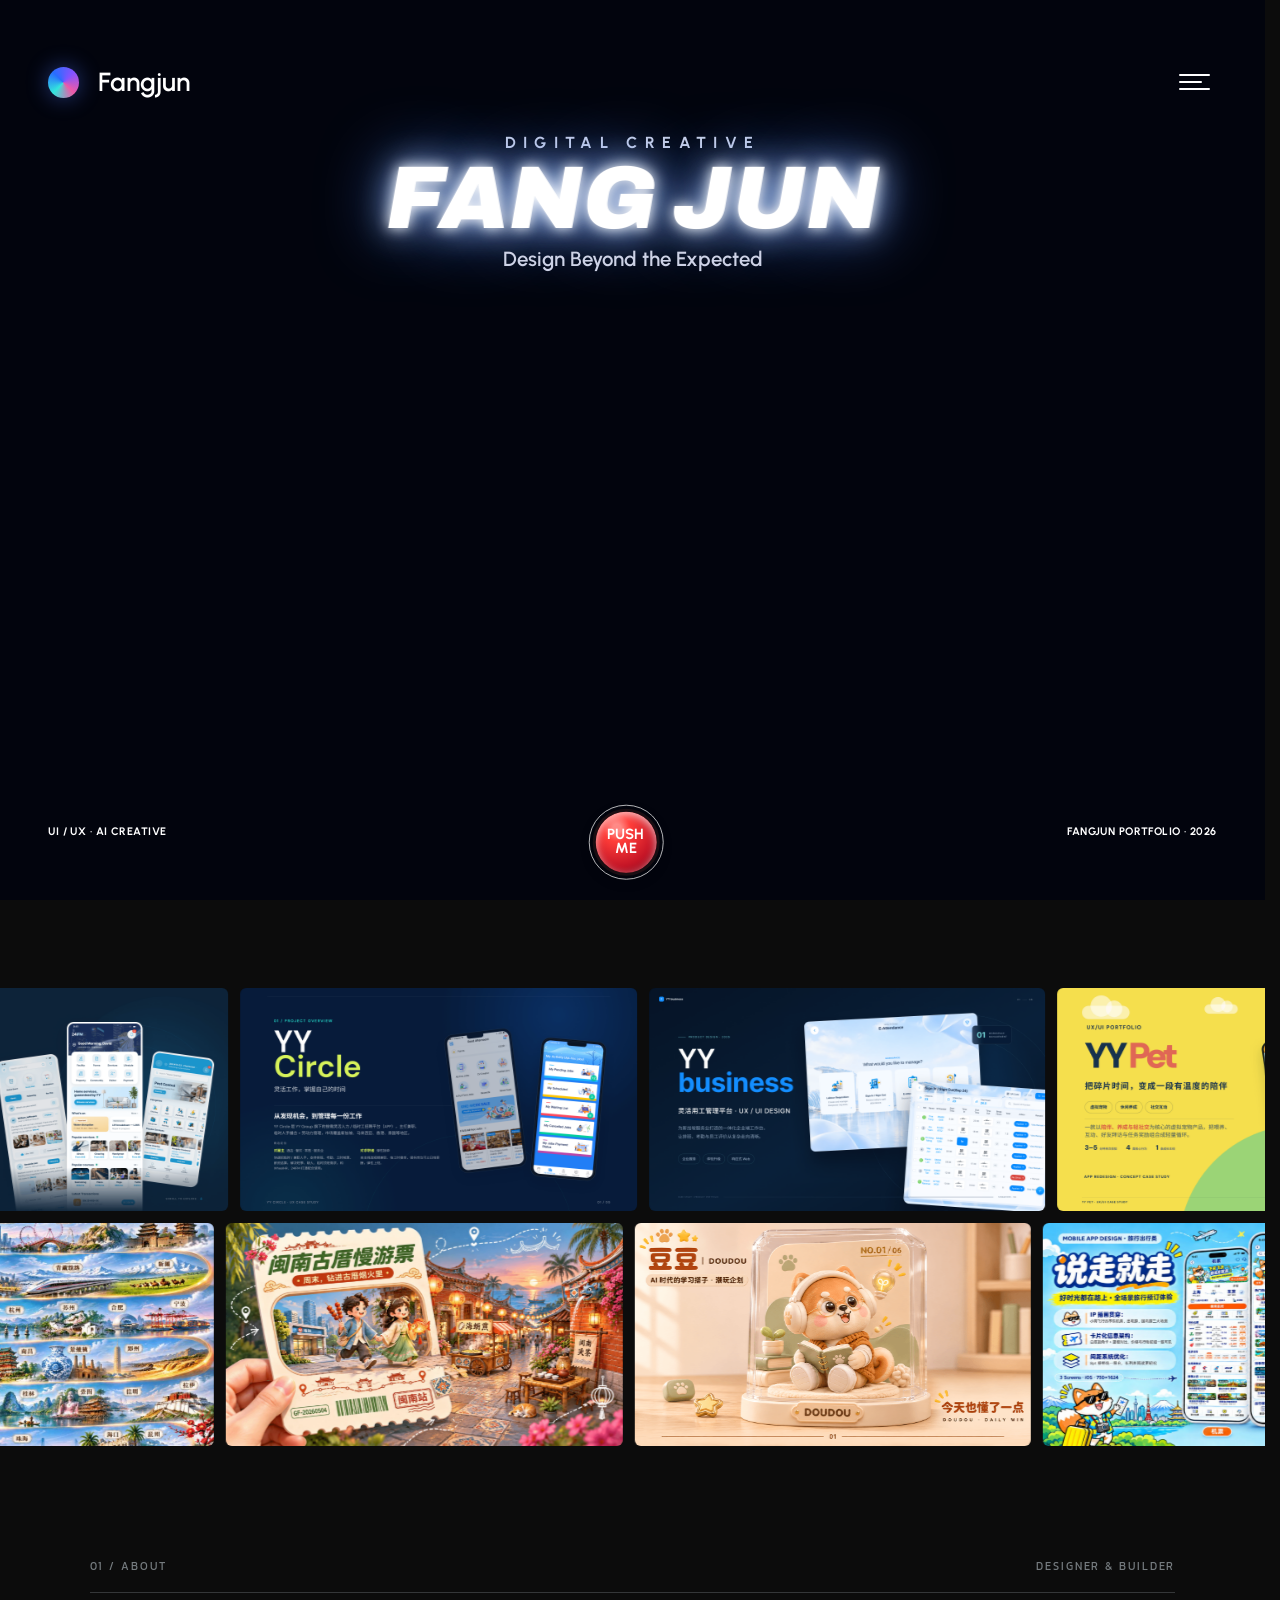
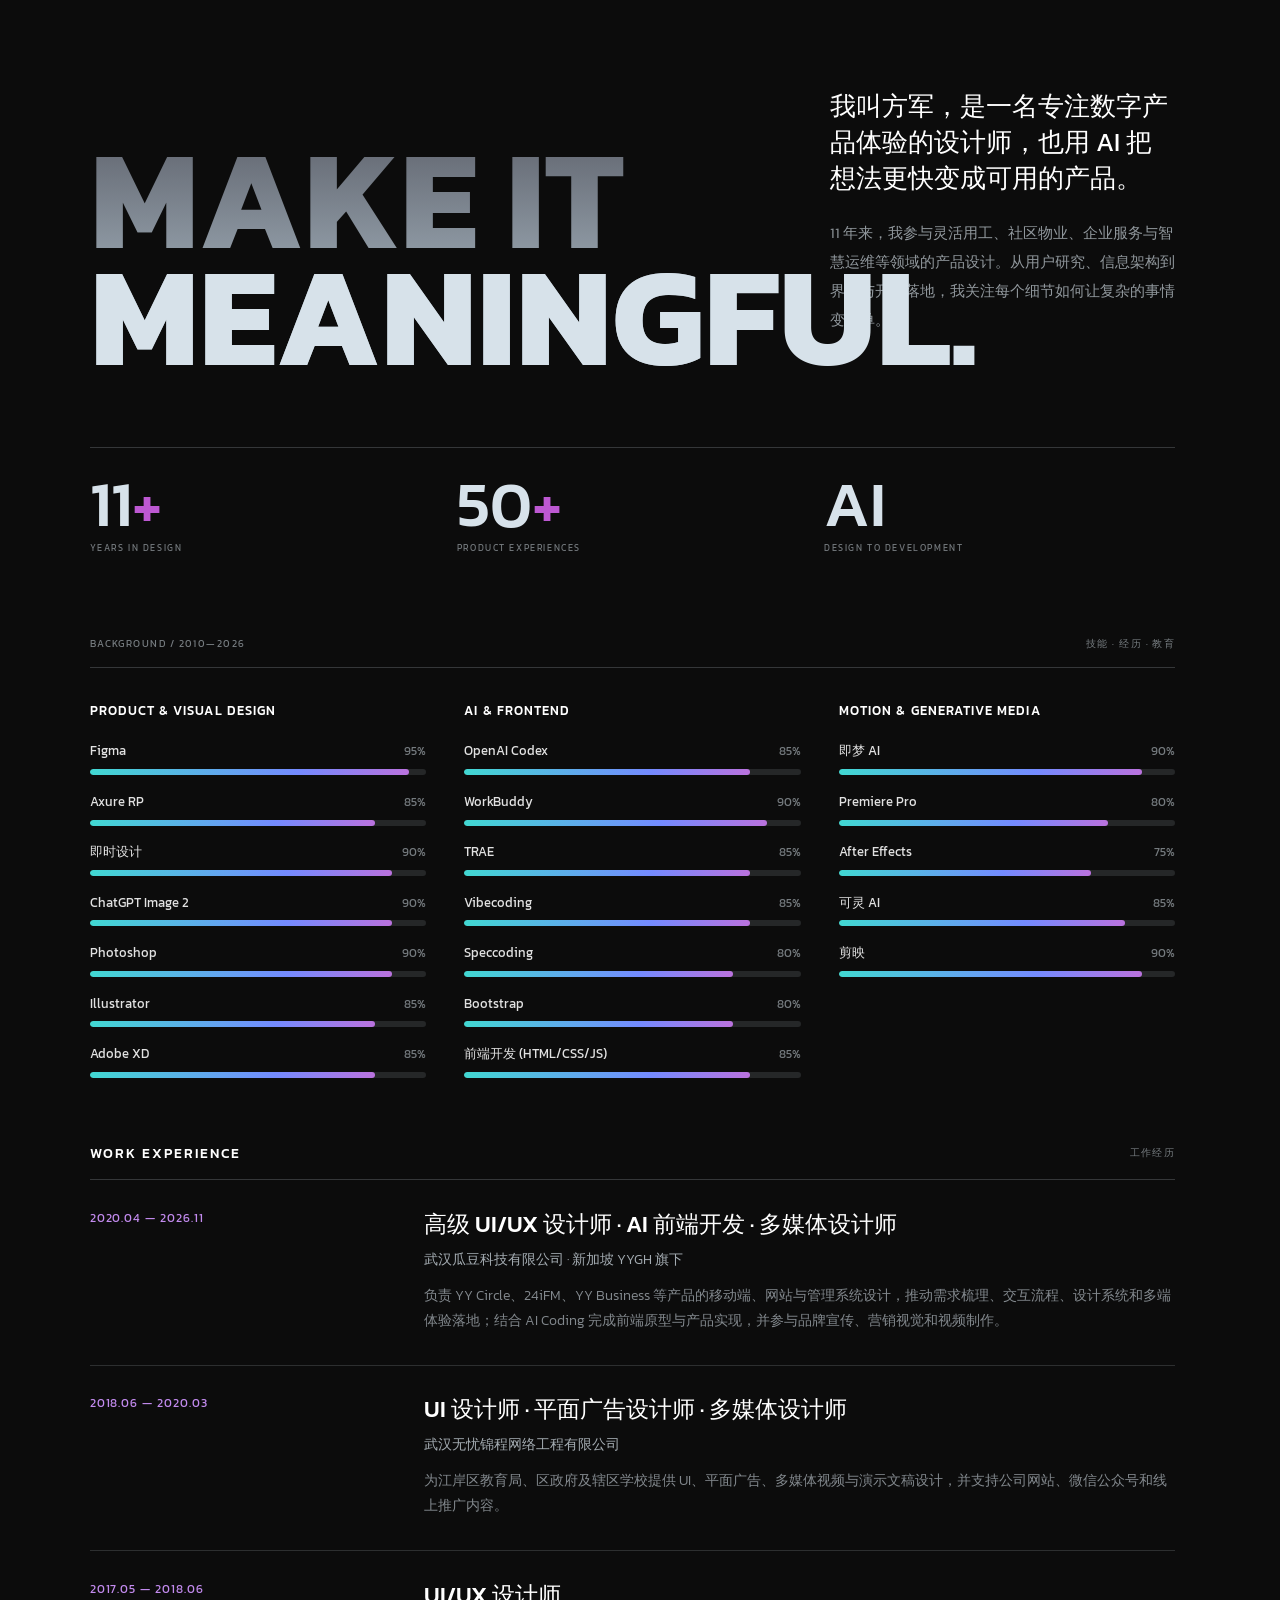
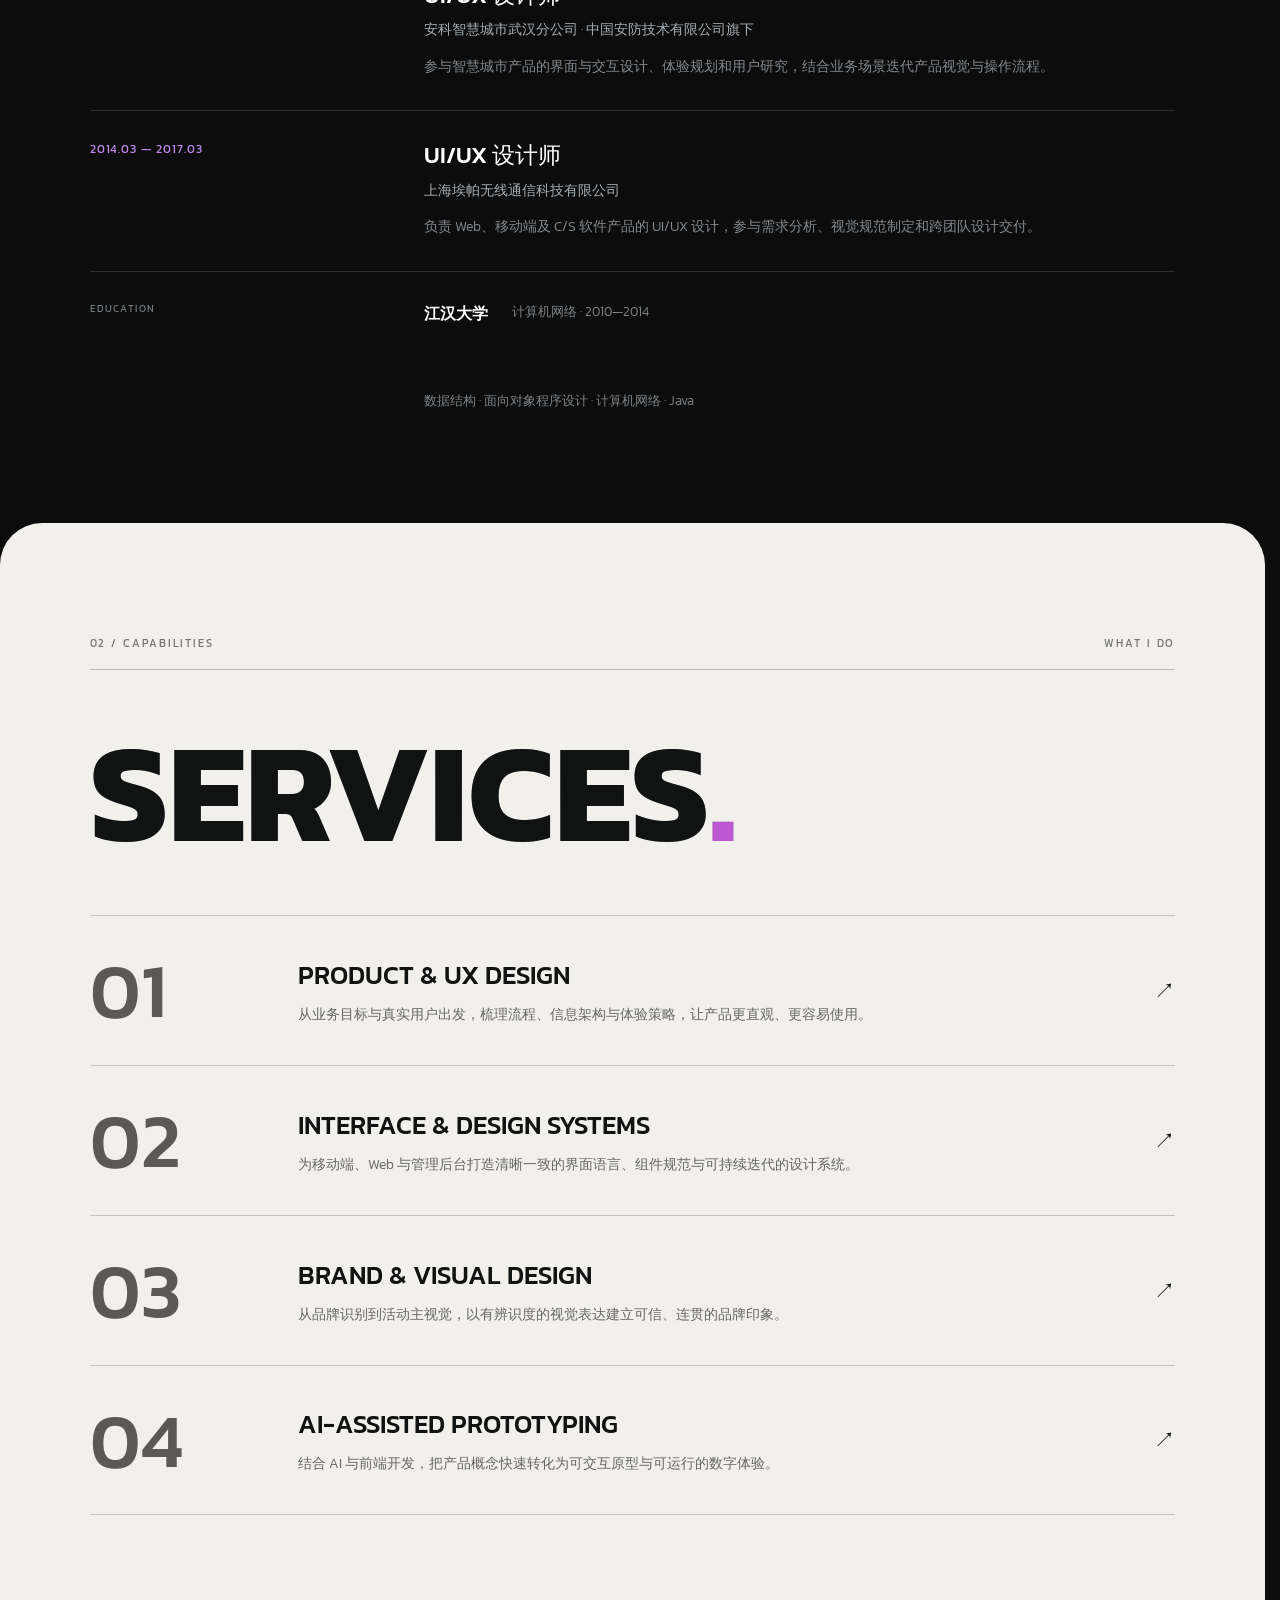
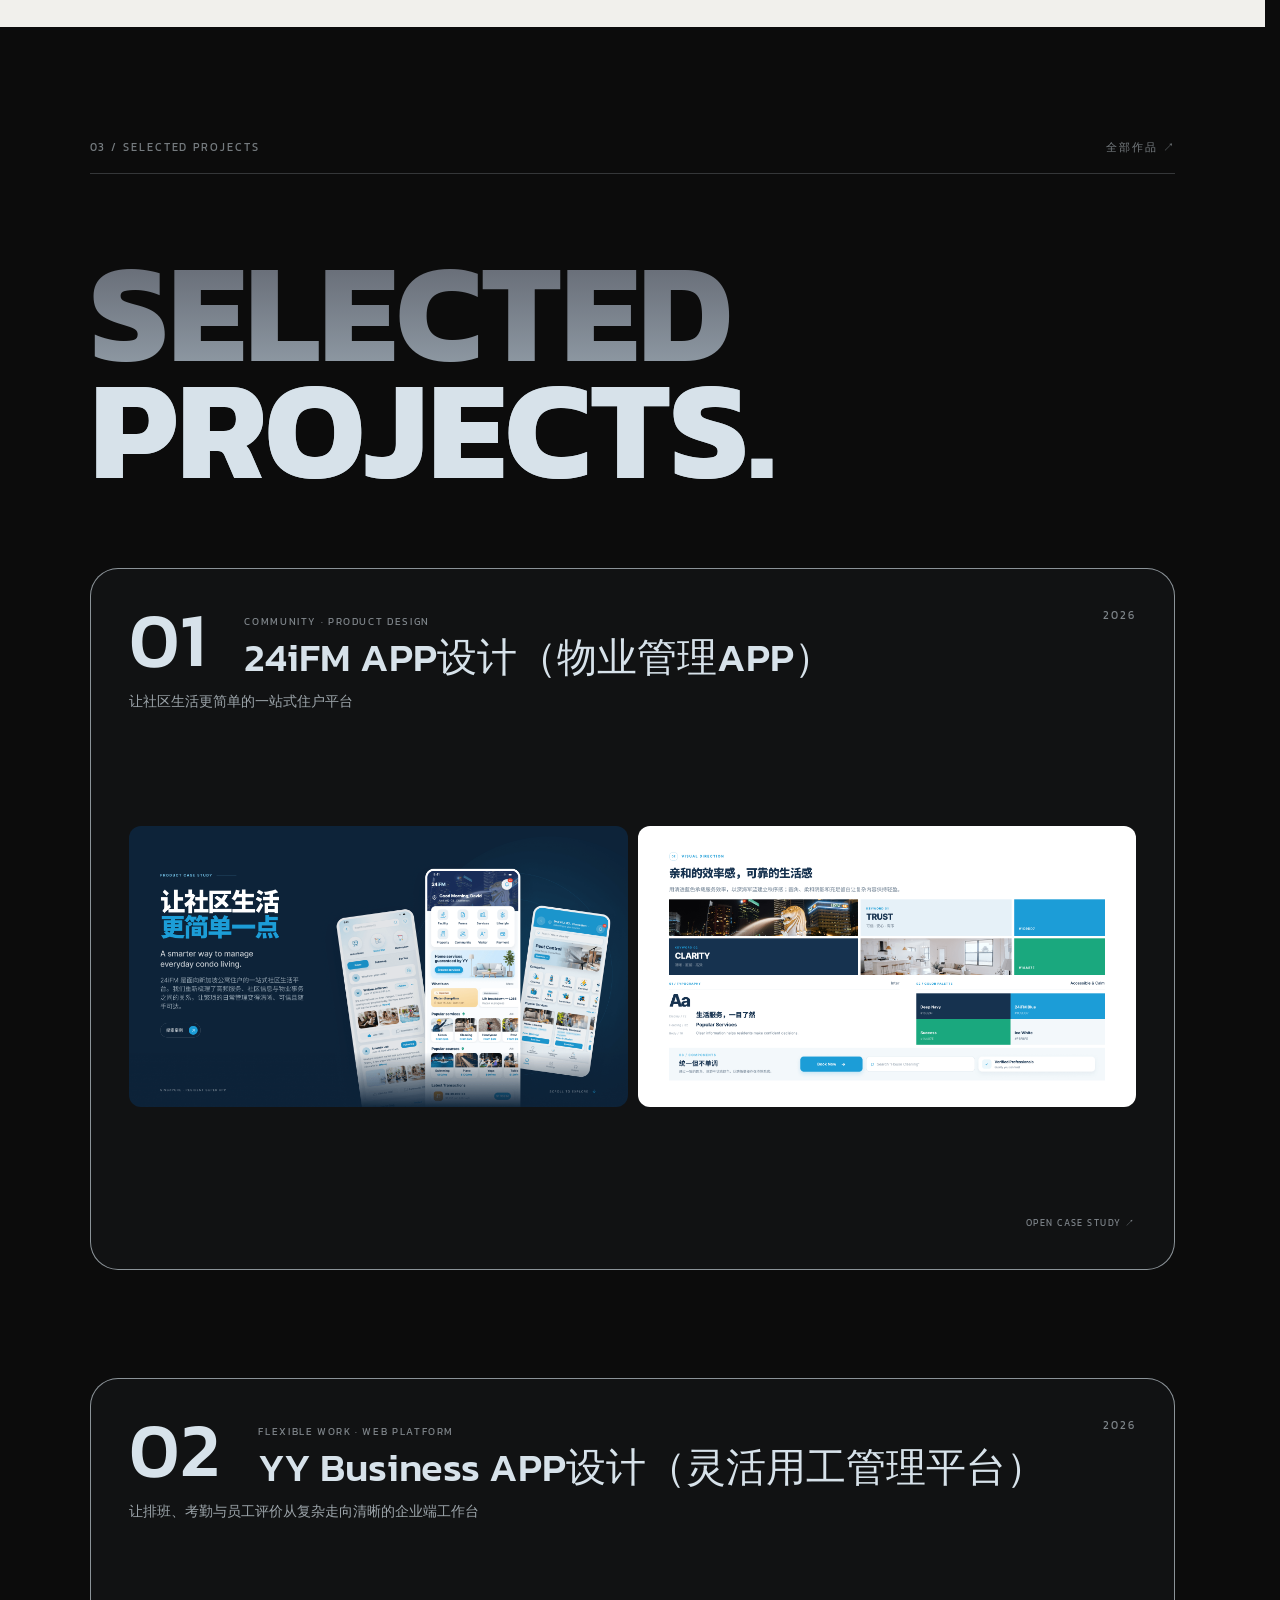
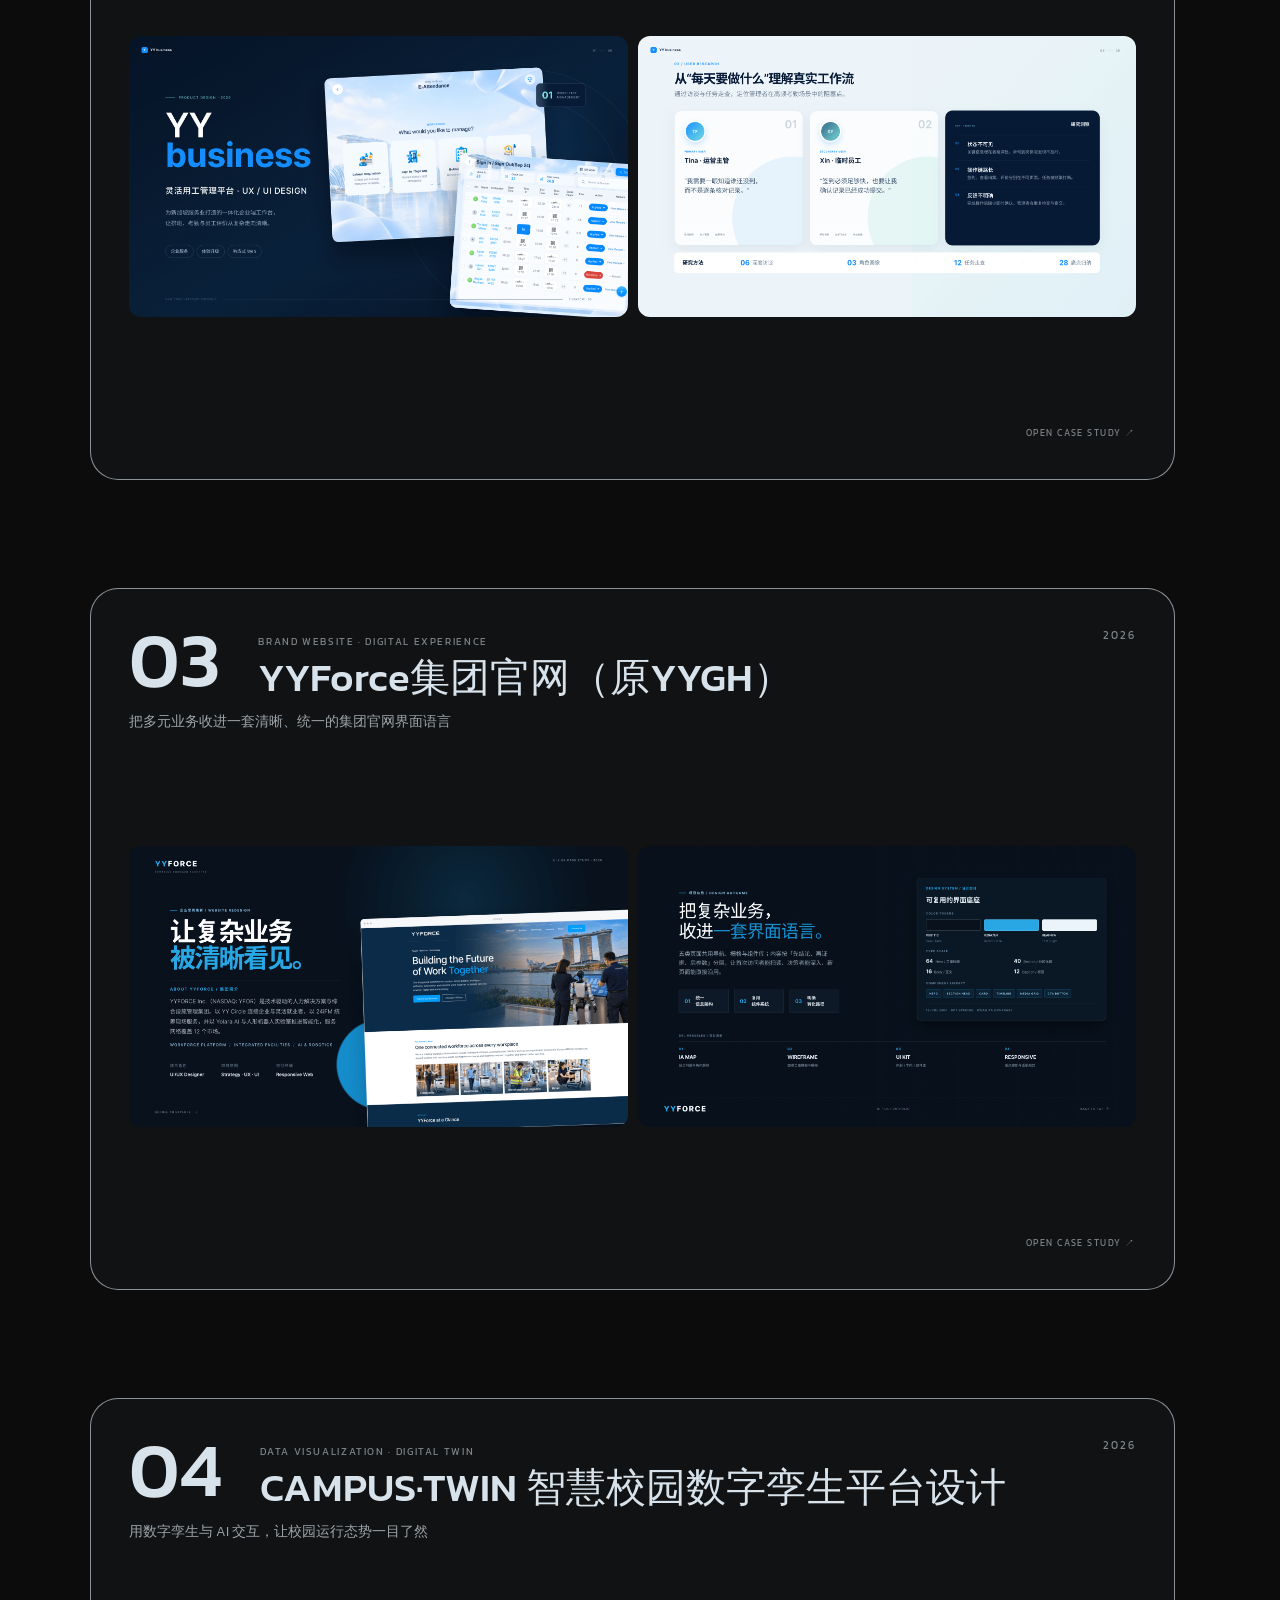
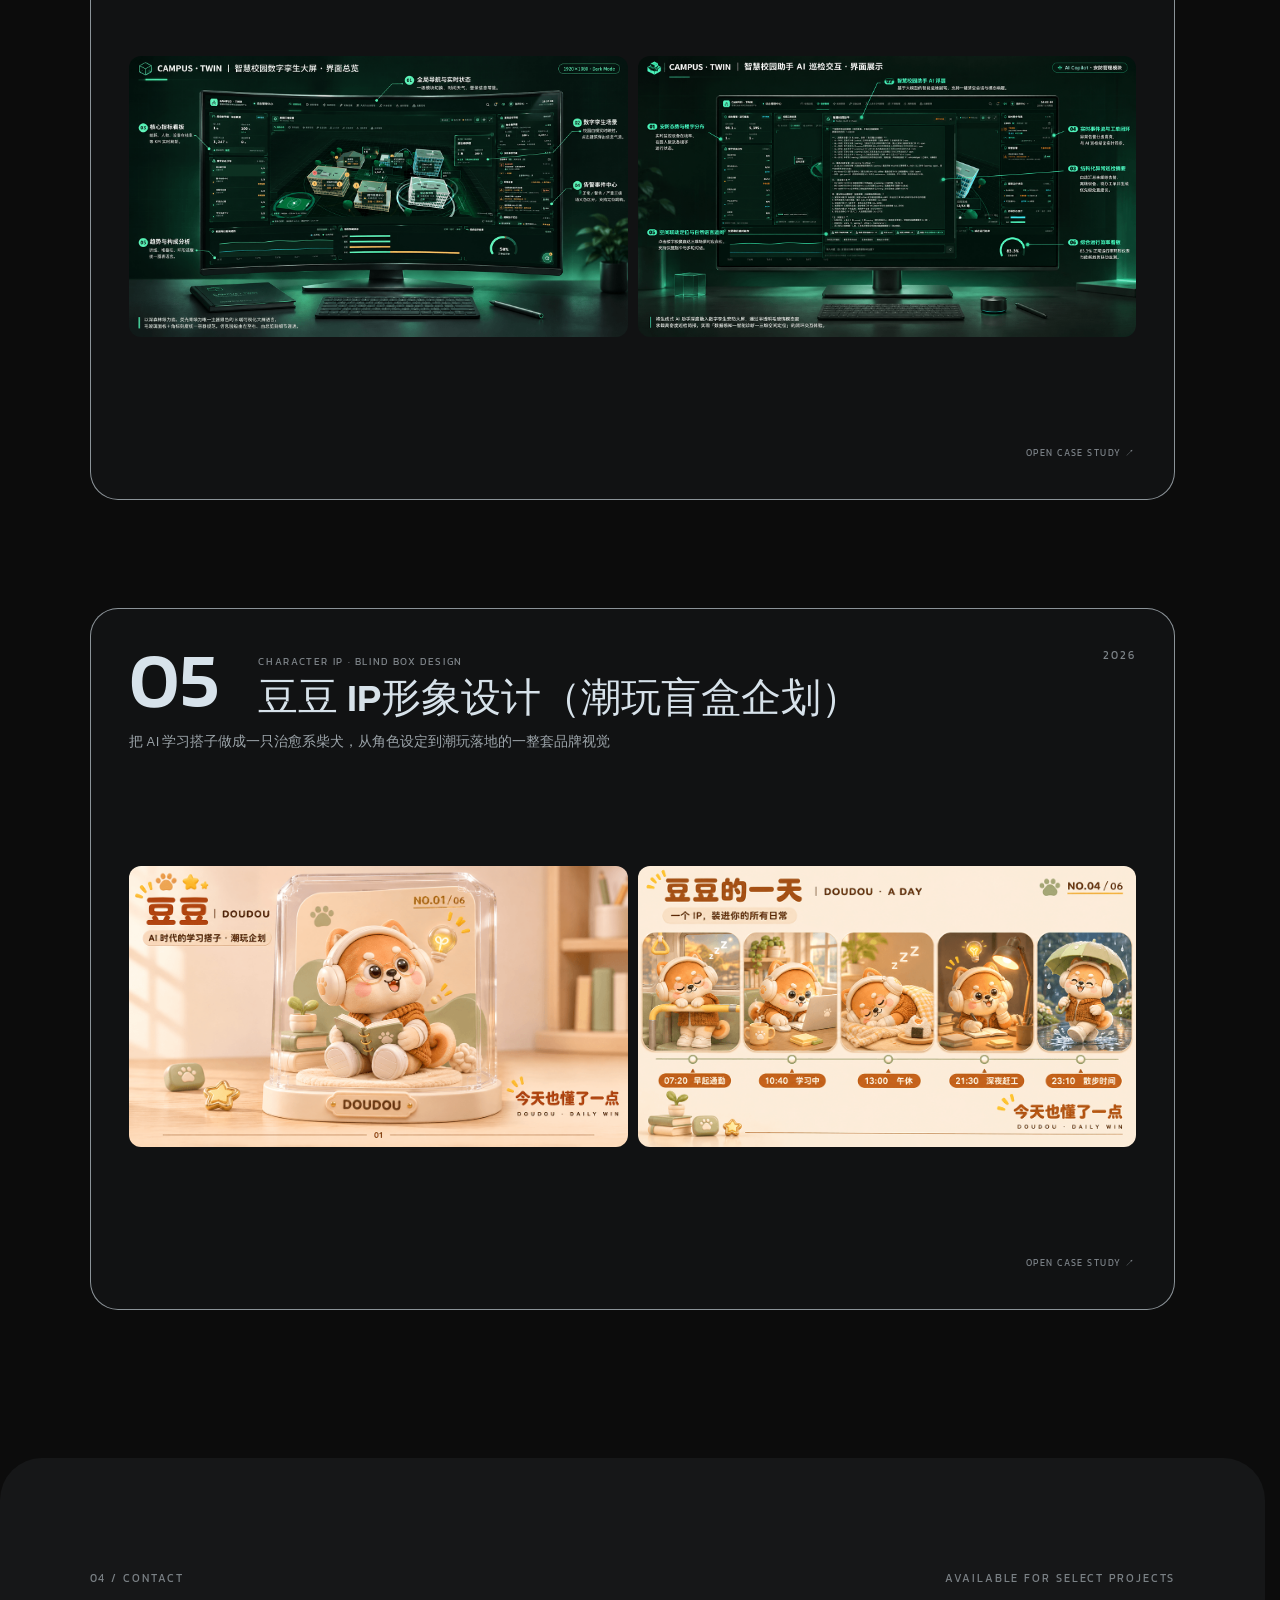
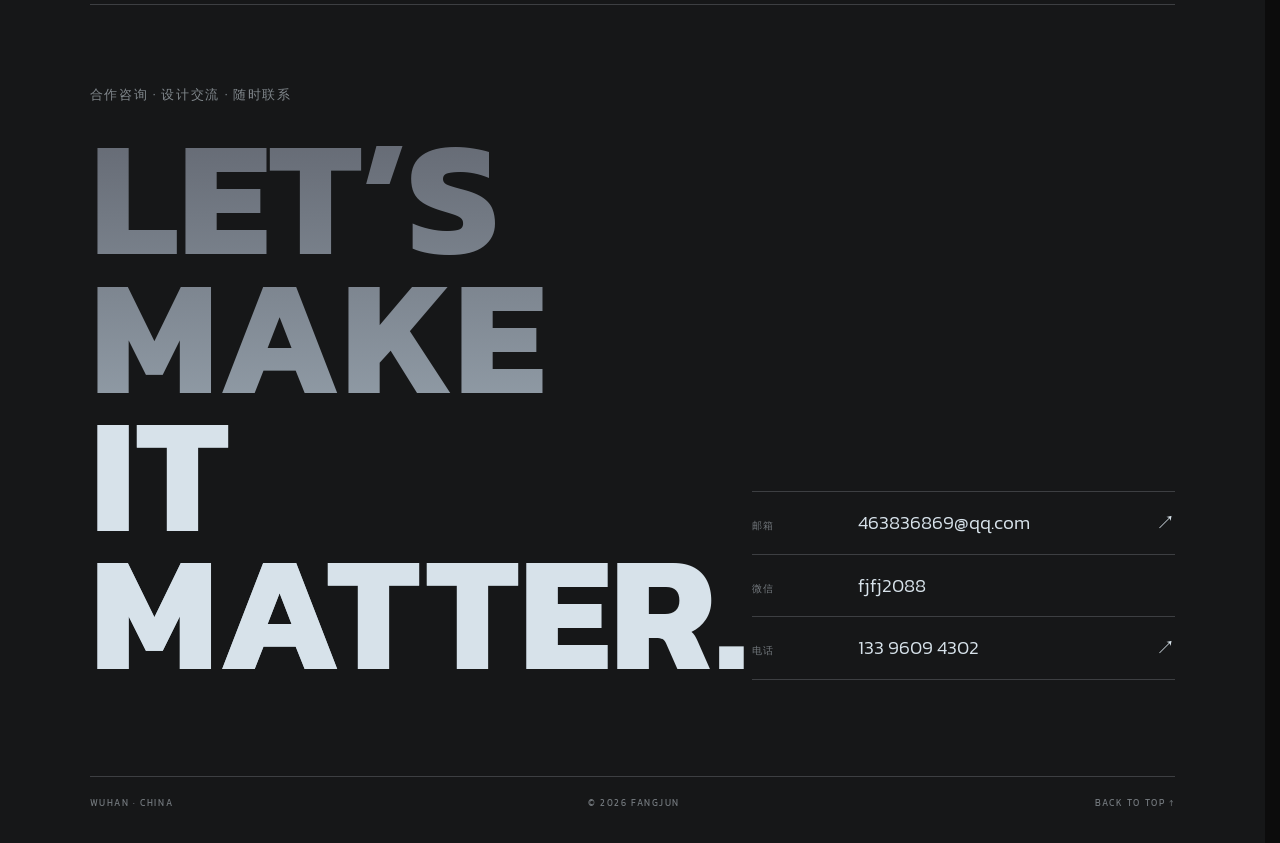
==== commit 991ffd8b: "作品集更新：新增中国省市海报系列、替换豆豆IP图片 - 新增作品：中国省市主视觉海报系列设计（35 张全国各省市海报，平面设计分类） - 豆豆 IP 形象设计图片由 5 张替换为 6 张（新增品牌主视" ====
--- a/index.html
+++ b/index.html
@@ -546,7 +546,7 @@
         <article class="project-card work-item" style="--card-index:4">
           <div class="project-card-head"><span class="project-number">05</span><div><span class="project-category">CHARACTER IP · BLIND BOX DESIGN</span><h3 class="work-name">豆豆 IP形象设计（潮玩盲盒企划）</h3></div><span class="project-year">2026</span></div>
           <p class="project-summary">把 AI 学习搭子做成一只治愈系柴犬，从角色设定到潮玩落地的一整套品牌视觉</p>
-          <div class="project-gallery project-gallery--brand"><img src="assets/works/doudou/01.png" alt="豆豆社媒封面 Banner" loading="lazy"><img src="assets/works/doudou/04.png" alt="豆豆的一天时间轴长卷" loading="lazy"></div>
+          <div class="project-gallery project-gallery--brand"><img src="assets/works/doudou/01.png" alt="豆豆品牌主视觉 KV" loading="lazy"><img src="assets/works/doudou/04.png" alt="豆豆的一天时间轴长卷" loading="lazy"></div>
           <span class="project-hint">OPEN CASE STUDY ↗</span>
         </article>
       </div>
